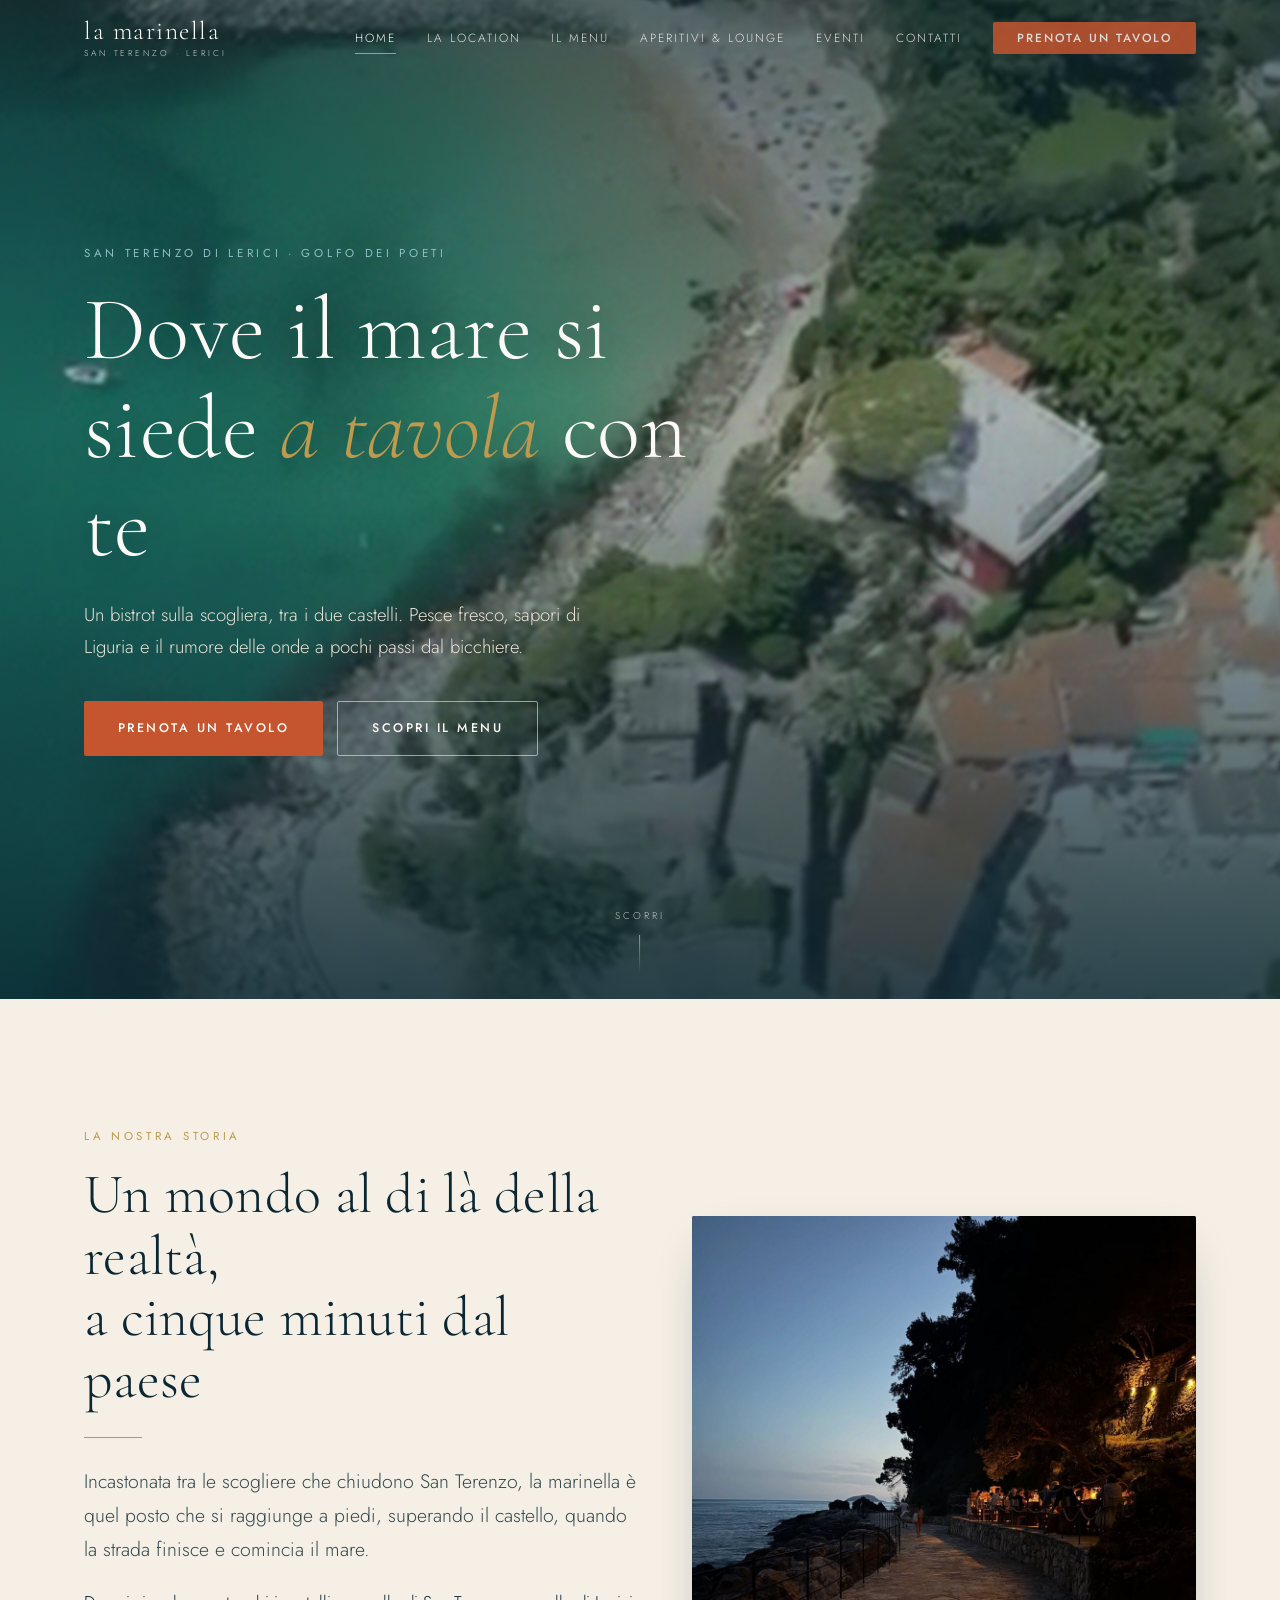
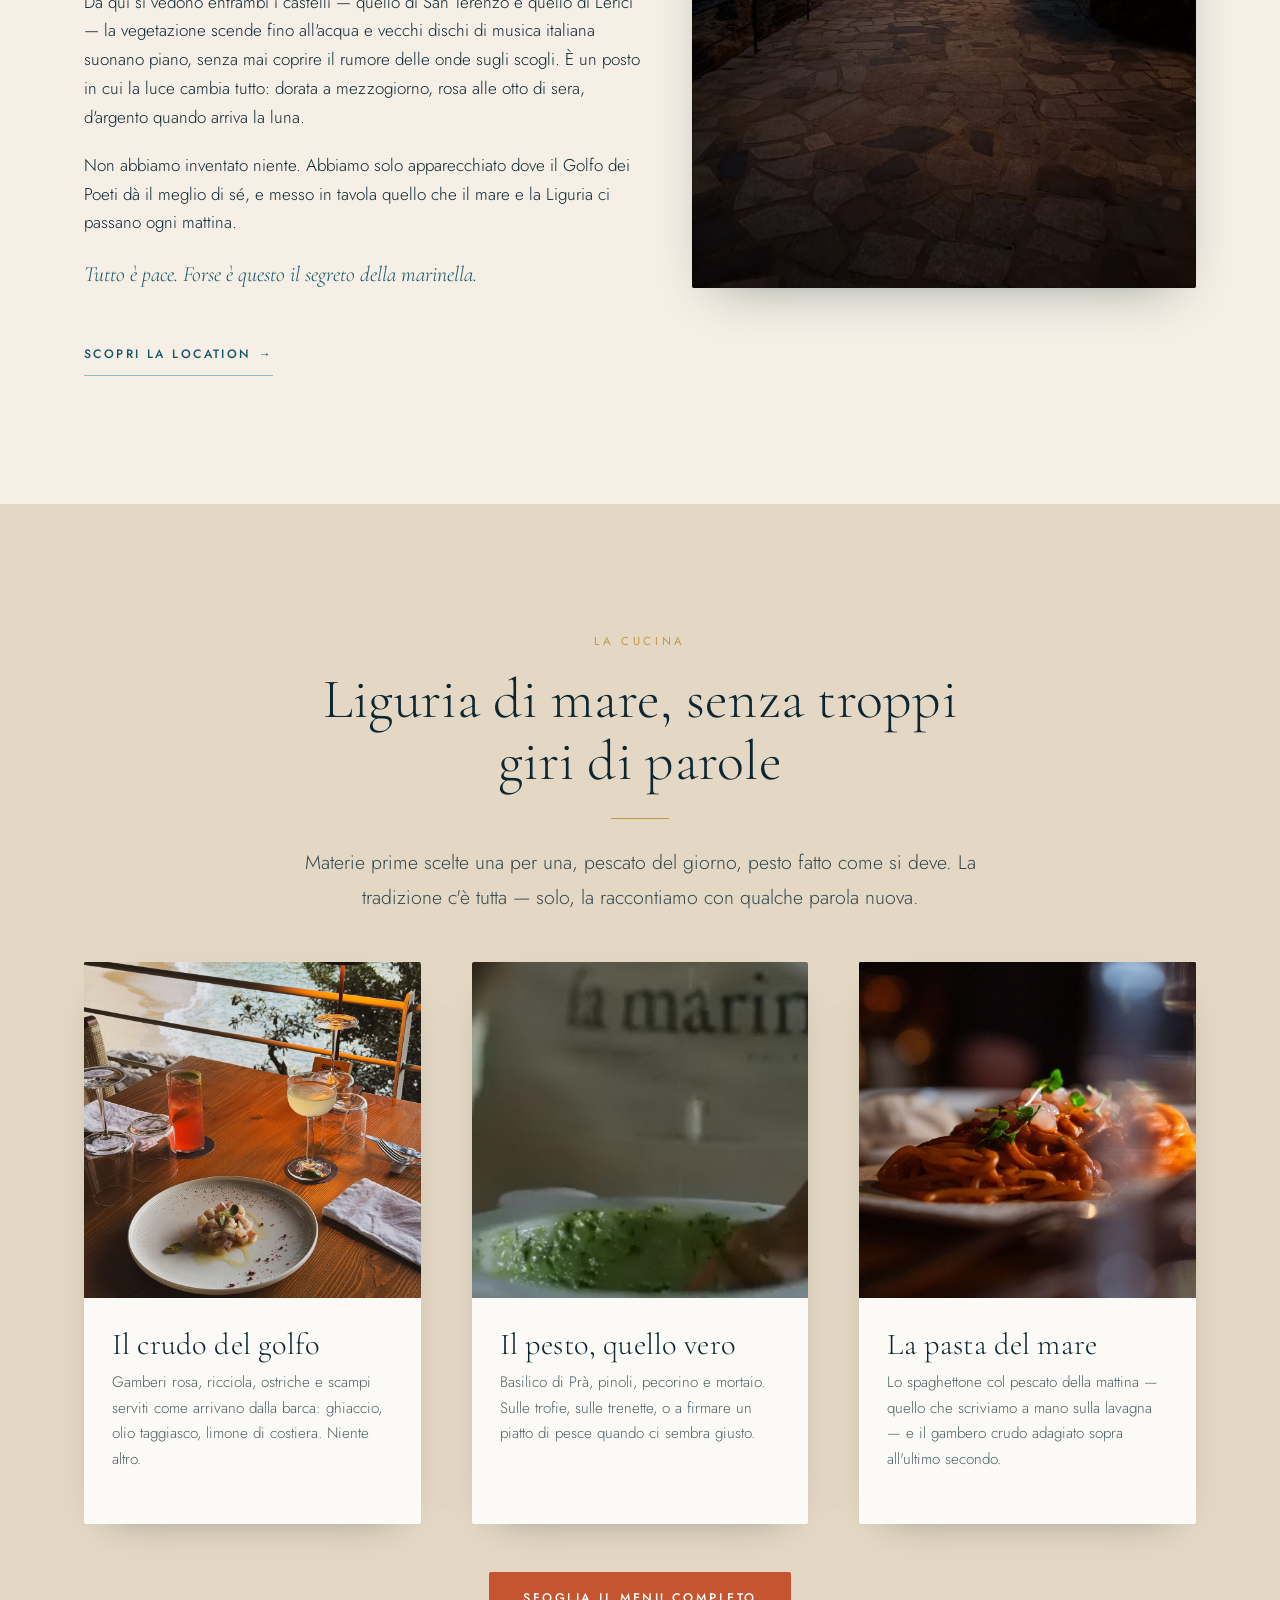
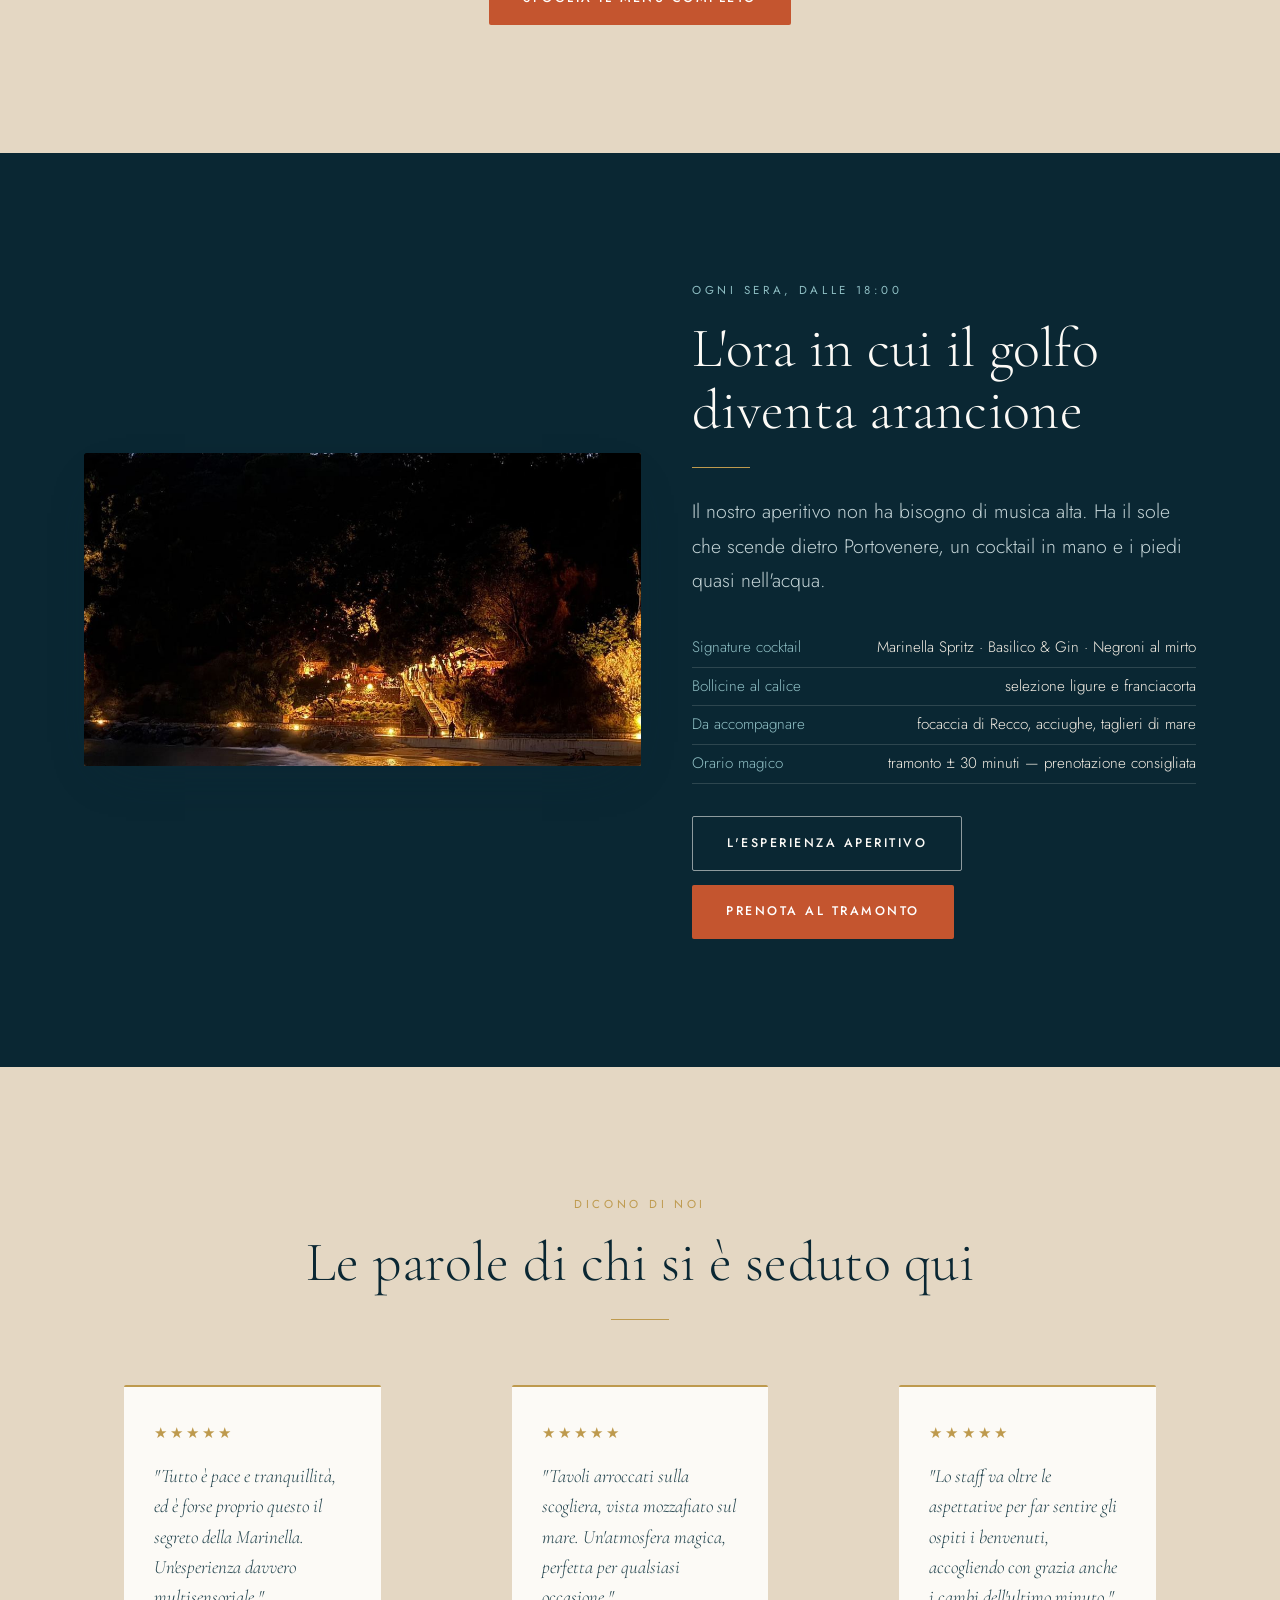
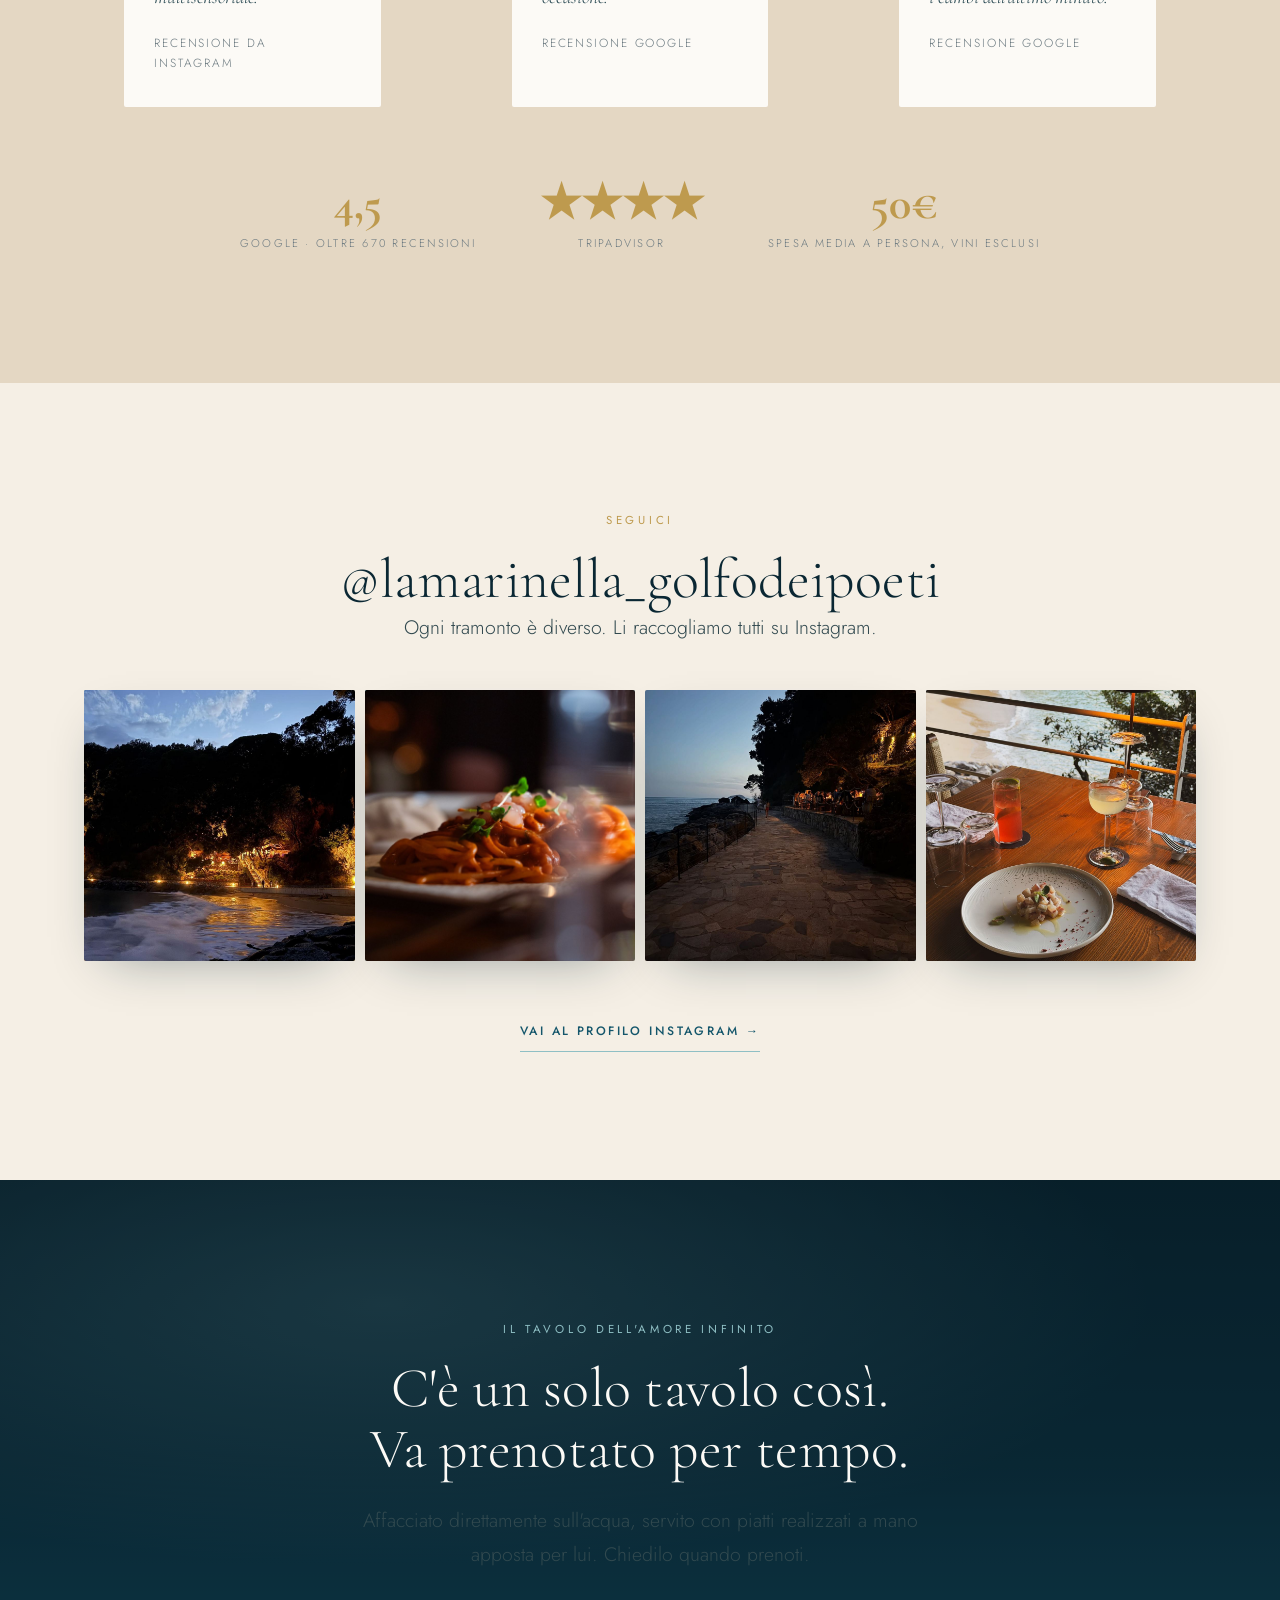
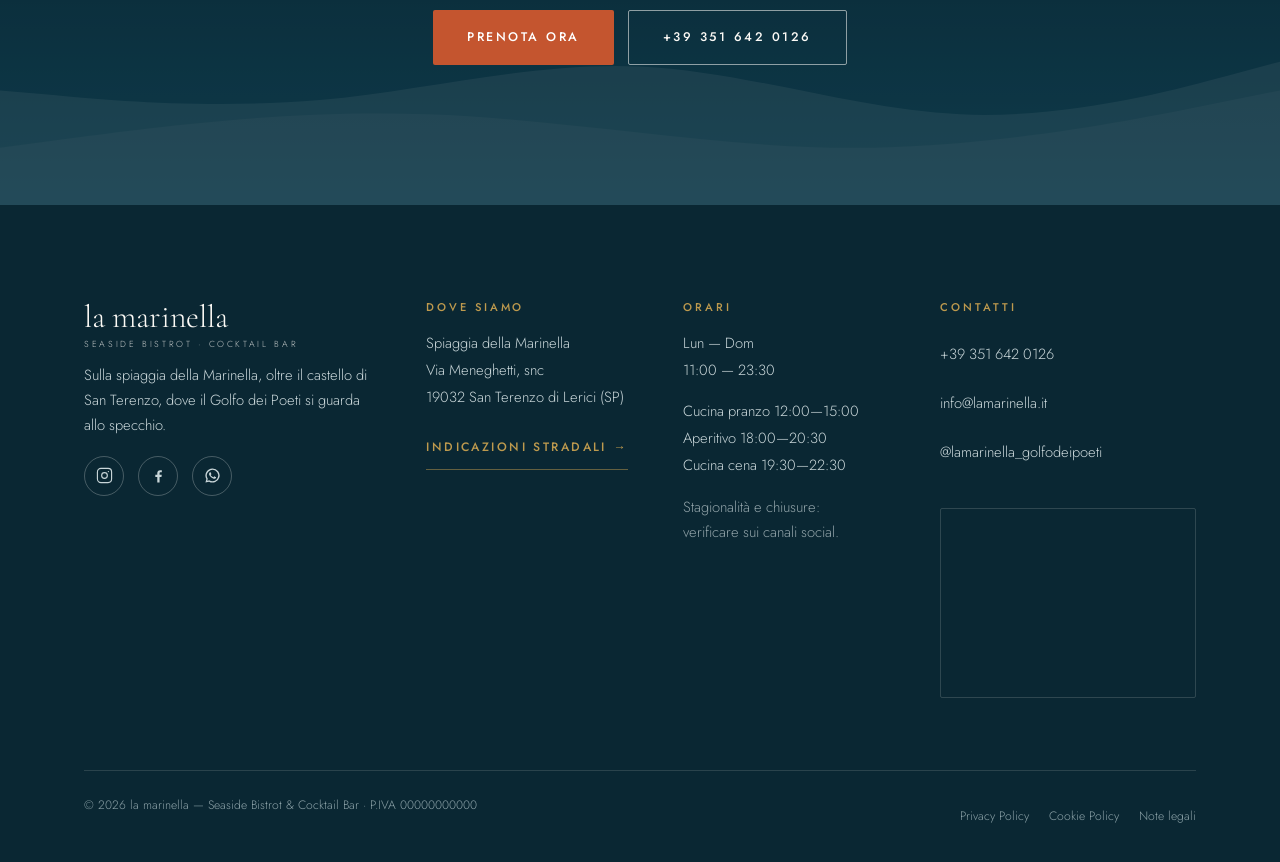
==== index.html @ 36047cd0 "sistema struttura" ====
<!DOCTYPE html>
<html lang="it">
<head>
<meta charset="UTF-8">
<meta name="viewport" content="width=device-width, initial-scale=1">
<title>la marinella | Seaside Bistrot & Cocktail Bar — San Terenzo di Lerici</title>
<meta name="description" content="Ristorante e cocktail bar sulla spiaggia della Marinella a San Terenzo di Lerici. Pesce fresco, cucina ligure, aperitivi al tramonto con vista sul Golfo dei Poeti. Prenota il tuo tavolo.">
<meta name="author" content="la marinella — San Terenzo di Lerici">
<meta name="robots" content="index, follow">
<link rel="canonical" href="https://www.lamarinella.it/">

<!-- Open Graph / social -->
<meta property="og:type" content="restaurant">
<meta property="og:locale" content="it_IT">
<meta property="og:site_name" content="la marinella | Seaside Bistrot &amp; Cocktail Bar">
<meta property="og:title" content="la marinella | Seaside Bistrot & Cocktail Bar — San Terenzo di Lerici">
<meta property="og:description" content="Ristorante e cocktail bar sulla spiaggia della Marinella a San Terenzo di Lerici. Pesce fresco, cucina ligure, aperitivi al tramonto con vista sul Golfo dei Poeti. Prenota il tuo tavolo.">
<meta property="og:url" content="https://www.lamarinella.it/">
<meta name="twitter:card" content="summary_large_image">

<!-- Tipografia -->
<link rel="preconnect" href="https://fonts.googleapis.com">
<link rel="preconnect" href="https://fonts.gstatic.com" crossorigin>
<link href="https://fonts.googleapis.com/css2?family=Cormorant+Garamond:ital,wght@0,300;0,400;0,500;1,300;1,400&family=Jost:wght@300;400;500&display=swap" rel="stylesheet">
<link rel="preload" as="image" href="assets/video/hero-poster.jpg" fetchpriority="high">
<link rel="stylesheet" href="assets/style.css">
<link rel="icon" href="data:image/svg+xml,<svg xmlns='http://www.w3.org/2000/svg' viewBox='0 0 100 100'><rect width='100' height='100' fill='%230A2733'/><text y='72' x='50' text-anchor='middle' font-size='62' font-family='Georgia,serif' fill='%23BE9A4E'>m</text></svg>">
</head>
<body>
<header class="nav nav--trasparente">
  <div class="wrap nav__inner">
    <a href="index.html" class="nav__logo" aria-label="la marinella — torna alla home">la marinella<small>San Terenzo · Lerici</small></a>
    <nav class="nav__menu" aria-label="Navigazione principale">
      <a href="index.html" aria-current="page">Home</a>
      <a href="location.html">La Location</a>
      <a href="menu.html">Il Menu</a>
      <a href="aperitivi.html">Aperitivi & Lounge</a>
      <a href="eventi.html">Eventi</a>
      <a href="contatti.html">Contatti</a>
      <a href="https://wa.me/393516420126?text=Buongiorno%20la%20marinella%2C%20vorrei%20prenotare%20un%20tavolo." target="_blank" rel="noopener" class="btn btn--primario nav__cta">Prenota un tavolo</a>
    </nav>
    <button class="burger" aria-label="Apri il menu" aria-expanded="false"><span></span><span></span><span></span></button>
  </div>
</header>

<!-- ===================== HERO ===================== -->
<section class="hero">
  <div class="hero__sfondo">
    <div class="scena">
      <div class="scena__sole"></div>
      <div class="scena__riflesso"></div>
      <div class="scena__onde"><svg viewBox="0 0 1440 320" preserveAspectRatio="none" aria-hidden="true">
<path fill="rgba(252,250,246,.28)" d="M0,192L60,197C120,203,240,213,360,202.7C480,192,600,160,720,165.3C840,171,960,213,1080,218.7C1200,224,1320,192,1380,176L1440,160L1440,320L0,320Z"></path>
<path fill="rgba(252,250,246,.18)" d="M0,256L80,245.3C160,235,320,213,480,218.7C640,224,800,256,960,256C1120,256,1280,224,1360,208L1440,192L1440,320L0,320Z"></path>
</svg></div>
    </div>
    <!-- Video di sfondo. Se il file manca o il browser non lo riproduce,
         resta visibile il poster e, sotto, la scena in CSS: non si rompe mai. -->
    <video class="hero__video" autoplay muted loop playsinline preload="auto"
           poster="assets/video/hero-poster.jpg" aria-hidden="true"
           disablepictureinpicture onerror="this.remove()">
      <source src="assets/video/hero-marinella.mp4" type="video/mp4">
    </video>
  </div>
  <div class="hero__velo"></div>
  <div class="wrap hero__contenuto">
    <span class="eyebrow eyebrow--chiaro">San Terenzo di Lerici · Golfo dei Poeti</span>
    <h1>Dove il mare si siede <em>a tavola</em> con te</h1>
    <p class="hero__sub">Un bistrot sulla scogliera, tra i due castelli. Pesce fresco, sapori di Liguria
    e il rumore delle onde a pochi passi dal bicchiere.</p>
    <div class="hero__azioni">
      <a href="https://wa.me/393516420126?text=Buongiorno%20la%20marinella%2C%20vorrei%20prenotare%20un%20tavolo." target="_blank" rel="noopener" class="btn btn--primario">Prenota un tavolo</a>
      <a href="menu.html" class="btn btn--chiaro">Scopri il menu</a>
    </div>
  </div>
  <div class="hero__scroll">Scorri</div>
</section>

<!-- ===================== STORYTELLING ===================== -->
<section>
  <div class="wrap griglia g-2-asim">
    <div class="rivela">
      <span class="eyebrow">La nostra storia</span>
      <h2>Un mondo al di là della realtà,<br>a cinque minuti dal paese</h2>
      <div class="filetto"></div>
      <p class="lead">Incastonata tra le scogliere che chiudono San Terenzo, la marinella è quel posto
      che si raggiunge a piedi, superando il castello, quando la strada finisce e comincia il mare.</p>
      <p>Da qui si vedono entrambi i castelli — quello di San Terenzo e quello di Lerici — la vegetazione
      scende fino all'acqua e vecchi dischi di musica italiana suonano piano, senza mai coprire il rumore
      delle onde sugli scogli. È un posto in cui la luce cambia tutto: dorata a mezzogiorno, rosa alle
      otto di sera, d'argento quando arriva la luna.</p>
      <p>Non abbiamo inventato niente. Abbiamo solo apparecchiato dove il Golfo dei Poeti dà il meglio
      di sé, e messo in tavola quello che il mare e la Liguria ci passano ogni mattina.</p>
      <p class="firma">Tutto è pace. Forse è questo il segreto della marinella.</p>
      <a href="location.html" class="link-freccia mt-1">Scopri la location →</a>
    </div>
    <div class="rivela">
      <div class="foto foto--alta foto--tramonto" data-nota="Foto · I tavoli sulla scogliera al crepuscolo"><img src="assets/img/passeggiata.jpg" alt="I tavoli illuminati sulla scogliera, lungo la passeggiata al crepuscolo" decoding="async" fetchpriority="high" onload="this.classList.add('caricata')" onerror="this.closest('.foto').classList.remove('foto--carica');this.remove()"></div>
    </div>
  </div>
</section>

<!-- ===================== CUCINA & MENU ===================== -->
<section class="sezione--sabbia">
  <div class="wrap">
    <div class="centro rivela" style="max-width:720px;margin-inline:auto">
      <span class="eyebrow">La cucina</span>
      <h2>Liguria di mare, senza troppi giri di parole</h2>
      <div class="filetto"></div>
      <p class="lead">Materie prime scelte una per una, pescato del giorno, pesto fatto come si deve.
      La tradizione c'è tutta — solo, la raccontiamo con qualche parola nuova.</p>
    </div>

    <div class="griglia g-3 mt-3">
      <article class="card rivela">
        <div class="foto foto--quadra" data-nota="Foto · Tartare di pesce con vista"><img src="assets/img/tartare.jpg" alt="Tartare di pesce servita in terrazza, con la spiaggia sotto" decoding="async" onload="this.classList.add('caricata')" onerror="this.closest('.foto').classList.remove('foto--carica');this.remove()"></div>
        <div class="card__corpo">
          <h3>Il crudo del golfo</h3>
          <p>Gamberi rosa, ricciola, ostriche e scampi serviti come arrivano dalla barca:
          ghiaccio, olio taggiasco, limone di costiera. Niente altro.</p>
        </div>
      </article>
      <article class="card rivela">
        <div class="foto foto--quadra foto--sabbia"><video muted loop playsinline preload="metadata" poster="assets/video/pesto-poster.jpg" aria-label="Il pesto lavorato al mortaio alla marinella" disablepictureinpicture onerror="this.remove()"><source src="assets/video/pesto.mp4" type="video/mp4"></video></div>
        <div class="card__corpo">
          <h3>Il pesto, quello vero</h3>
          <p>Basilico di Prà, pinoli, pecorino e mortaio. Sulle trofie, sulle trenette,
          o a firmare un piatto di pesce quando ci sembra giusto.</p>
        </div>
      </article>
      <article class="card rivela">
        <div class="foto foto--quadra foto--notte" data-nota="Foto · La pasta del mare"><img src="assets/img/pasta-del-mare.jpg" alt="Spaghettone del mare con gambero crudo e germogli" decoding="async" onload="this.classList.add('caricata')" onerror="this.closest('.foto').classList.remove('foto--carica');this.remove()"></div>
        <div class="card__corpo">
          <h3>La pasta del mare</h3>
          <p>Lo spaghettone col pescato della mattina — quello che scriviamo a mano sulla
          lavagna — e il gambero crudo adagiato sopra all'ultimo secondo.</p>
        </div>
      </article>
    </div>

    <div class="centro mt-3 rivela">
      <a href="menu.html" class="btn btn--primario">Sfoglia il menu completo</a>
    </div>
  </div>
</section>

<!-- ===================== APERITIVO AL TRAMONTO ===================== -->
<section class="sezione--scura">
  <div class="wrap griglia g-2-asim">
    <div class="rivela">
      <div class="foto foto--larga foto--tramonto" data-nota="Foto · La cala all'ora blu"><img src="assets/img/cala-di-notte.jpg" alt="La marinella illuminata sulla cala all'ora blu" decoding="async" onload="this.classList.add('caricata')" onerror="this.closest('.foto').classList.remove('foto--carica');this.remove()"></div>
    </div>
    <div class="rivela">
      <span class="eyebrow eyebrow--chiaro">Ogni sera, dalle 18:00</span>
      <h2>L'ora in cui il golfo<br>diventa arancione</h2>
      <div class="filetto"></div>
      <p class="lead">Il nostro aperitivo non ha bisogno di musica alta. Ha il sole che scende dietro
      Portovenere, un cocktail in mano e i piedi quasi nell'acqua.</p>
      <ul class="info-lista mt-2">
        <li><span>Signature cocktail</span><span>Marinella Spritz · Basilico &amp; Gin · Negroni al mirto</span></li>
        <li><span>Bollicine al calice</span><span>selezione ligure e franciacorta</span></li>
        <li><span>Da accompagnare</span><span>focaccia di Recco, acciughe, taglieri di mare</span></li>
        <li><span>Orario magico</span><span>tramonto ± 30 minuti — prenotazione consigliata</span></li>
      </ul>
      <div class="hero__azioni" style="margin-top:2rem">
        <a href="aperitivi.html" class="btn btn--chiaro">L'esperienza aperitivo</a>
        <a href="https://wa.me/393516420126?text=Buongiorno%20la%20marinella%2C%20vorrei%20prenotare%20un%20tavolo." target="_blank" rel="noopener" class="btn btn--primario">Prenota al tramonto</a>
      </div>
    </div>
  </div>
</section>

<!-- ===================== RECENSIONI ===================== -->
<section class="sezione--sabbia">
  <div class="wrap">
    <div class="centro rivela">
      <span class="eyebrow">Dicono di noi</span>
      <h2>Le parole di chi si è seduto qui</h2>
      <div class="filetto"></div>
    </div>
    <div class="griglia g-3 mt-3">
      <blockquote class="recensione rivela">
        <div class="stelle">★★★★★</div>
        <p>"Tutto è pace e tranquillità, ed è forse proprio questo il segreto della Marinella.
        Un'esperienza davvero multisensoriale."</p>
        <footer>Recensione da Instagram</footer>
      </blockquote>
      <blockquote class="recensione rivela">
        <div class="stelle">★★★★★</div>
        <p>"Tavoli arroccati sulla scogliera, vista mozzafiato sul mare. Un'atmosfera magica,
        perfetta per qualsiasi occasione."</p>
        <footer>Recensione Google</footer>
      </blockquote>
      <blockquote class="recensione rivela">
        <div class="stelle">★★★★★</div>
        <p>"Lo staff va oltre le aspettative per far sentire gli ospiti i benvenuti,
        accogliendo con grazia anche i cambi dell'ultimo minuto."</p>
        <footer>Recensione Google</footer>
      </blockquote>
    </div>
    <div class="punteggi rivela">
      <div class="punteggio"><strong>4,5</strong><span>Google · oltre 670 recensioni</span></div>
      <div class="punteggio"><strong>★★★★</strong><span>Tripadvisor</span></div>
      <div class="punteggio"><strong>50€</strong><span>spesa media a persona, vini esclusi</span></div>
    </div>
  </div>
</section>

<!-- ===================== INSTAGRAM ===================== -->
<section>
  <div class="wrap">
    <div class="centro rivela" style="margin-bottom:46px">
      <span class="eyebrow">Seguici</span>
      <h2>@lamarinella_golfodeipoeti</h2>
      <p class="lead" style="max-width:56ch;margin-inline:auto">Ogni tramonto è diverso.
      Li raccogliamo tutti su Instagram.</p>
    </div>
    <!-- Sostituire con il widget del feed reale (es. LightWidget / Elfsight) -->
    <div class="ig-griglia rivela">
      <a href="https://www.instagram.com/lamarinella_golfodeipoeti/" target="_blank" rel="noopener" class="foto foto--tramonto" data-nota="IG · la cala di notte"><img src="assets/img/cala-di-notte.jpg" alt="La cala della Marinella illuminata di notte" decoding="async" onload="this.classList.add('caricata')" onerror="this.closest('.foto').classList.remove('foto--carica');this.remove()"></a>
      <a href="https://www.instagram.com/lamarinella_golfodeipoeti/" target="_blank" rel="noopener" class="foto" data-nota="IG · la pasta del mare"><img src="assets/img/pasta-del-mare.jpg" alt="Lo spaghettone del mare della marinella" decoding="async" onload="this.classList.add('caricata')" onerror="this.closest('.foto').classList.remove('foto--carica');this.remove()"></a>
      <a href="https://www.instagram.com/lamarinella_golfodeipoeti/" target="_blank" rel="noopener" class="foto foto--sabbia" data-nota="IG · la passeggiata"><img src="assets/img/passeggiata.jpg" alt="La passeggiata e i tavoli al crepuscolo" decoding="async" onload="this.classList.add('caricata')" onerror="this.closest('.foto').classList.remove('foto--carica');this.remove()"></a>
      <a href="https://www.instagram.com/lamarinella_golfodeipoeti/" target="_blank" rel="noopener" class="foto foto--notte" data-nota="IG · tartare e cocktail"><img src="assets/img/tartare.jpg" alt="Tartare e cocktail con vista sulla spiaggia" decoding="async" onload="this.classList.add('caricata')" onerror="this.closest('.foto').classList.remove('foto--carica');this.remove()"></a>
    </div>
    <div class="centro mt-3 rivela">
      <a href="https://www.instagram.com/lamarinella_golfodeipoeti/" target="_blank" rel="noopener" class="link-freccia">Vai al profilo Instagram →</a>
    </div>
  </div>
</section>

<!-- ===================== BANDA CTA ===================== -->
<section class="banda">
  <div class="scena scena--notte"><div class="scena__onde"><svg viewBox="0 0 1440 320" preserveAspectRatio="none" aria-hidden="true">
<path fill="rgba(252,250,246,.28)" d="M0,192L60,197C120,203,240,213,360,202.7C480,192,600,160,720,165.3C840,171,960,213,1080,218.7C1200,224,1320,192,1380,176L1440,160L1440,320L0,320Z"></path>
<path fill="rgba(252,250,246,.18)" d="M0,256L80,245.3C160,235,320,213,480,218.7C640,224,800,256,960,256C1120,256,1280,224,1360,208L1440,192L1440,320L0,320Z"></path>
</svg></div></div>
  <div class="banda__velo"></div>
  <div class="wrap">
    <span class="eyebrow eyebrow--chiaro">Il tavolo dell'amore infinito</span>
    <h2>C'è un solo tavolo così.<br>Va prenotato per tempo.</h2>
    <p class="lead" style="max-width:52ch;margin:1.4rem auto 2.2rem">Affacciato direttamente sull'acqua,
    servito con piatti realizzati a mano apposta per lui. Chiedilo quando prenoti.</p>
    <div class="hero__azioni" style="justify-content:center">
      <a href="https://wa.me/393516420126?text=Buongiorno%20la%20marinella%2C%20vorrei%20prenotare%20un%20tavolo." target="_blank" rel="noopener" class="btn btn--primario">Prenota ora</a>
      <a href="tel:+393516420126" class="btn btn--chiaro">+39 351 642 0126</a>
    </div>
  </div>
</section>
<footer class="footer">
  <div class="wrap footer__griglia">
    <div>
      <div class="footer__logo">la marinella<small>Seaside Bistrot · Cocktail Bar</small></div>
      <p style="max-width:34ch">Sulla spiaggia della Marinella, oltre il castello di San Terenzo, dove il Golfo dei Poeti si guarda allo specchio.</p>
      <div class="social">
        <a href="https://www.instagram.com/lamarinella_golfodeipoeti/" target="_blank" rel="noopener" aria-label="Instagram">
          <svg viewBox="0 0 24 24" fill="none" stroke="currentColor" stroke-width="1.6"><rect x="2" y="2" width="20" height="20" rx="5"/><circle cx="12" cy="12" r="4"/><circle cx="17.5" cy="6.5" r="1" fill="currentColor" stroke="none"/></svg>
        </a>
        <a href="https://www.facebook.com/search/top?q=la%20marinella%20san%20terenzo" target="_blank" rel="noopener" aria-label="Facebook">
          <svg viewBox="0 0 24 24" fill="currentColor"><path d="M13.5 22v-8h2.7l.4-3.1h-3.1V8.9c0-.9.25-1.5 1.55-1.5h1.65V4.6c-.29-.04-1.27-.13-2.41-.13-2.38 0-4.01 1.45-4.01 4.13v2.3H7.5V14h2.78v8z"/></svg>
        </a>
        <a href="https://wa.me/393516420126" target="_blank" rel="noopener" aria-label="WhatsApp">
          <svg viewBox="0 0 24 24" fill="currentColor"><path d="M12 2a10 10 0 00-8.6 15.05L2 22l5.1-1.33A10 10 0 1012 2zm0 18.1a8.1 8.1 0 01-4.12-1.13l-.3-.18-3.03.79.81-2.95-.19-.3A8.1 8.1 0 1112 20.1zm4.45-6.06c-.24-.12-1.44-.71-1.66-.79s-.39-.12-.55.12-.63.79-.77.95-.28.18-.52.06a6.63 6.63 0 01-1.95-1.2 7.3 7.3 0 01-1.35-1.68c-.14-.24 0-.37.11-.49s.24-.28.36-.42a1.6 1.6 0 00.24-.4.44.44 0 000-.42c-.06-.12-.55-1.32-.75-1.81s-.4-.41-.55-.42h-.47a.9.9 0 00-.65.3 2.72 2.72 0 00-.85 2.03 4.74 4.74 0 001 2.5 10.85 10.85 0 004.15 3.67 13.9 13.9 0 001.39.51 3.33 3.33 0 001.53.1 2.5 2.5 0 001.64-1.16 2.03 2.03 0 00.14-1.16c-.06-.1-.22-.16-.46-.28z"/></svg>
        </a>
      </div>
    </div>
    <div>
      <h4>Dove siamo</h4>
      <ul>
        <li>Spiaggia della Marinella</li>
        <li>Via Meneghetti, snc</li>
        <li>19032 San Terenzo di Lerici (SP)</li>
        <li class="mt-1"><a href="https://www.google.com/maps/search/?api=1&query=Spiaggia+della+Marinella+San+Terenzo+Lerici" target="_blank" rel="noopener" class="link-freccia" style="color:var(--oro);border-color:rgba(190,154,78,.5)">Indicazioni stradali →</a></li>
      </ul>
    </div>
    <div>
      <h4>Orari</h4>
      <ul>
        <li>Lun — Dom</li>
        <li>11:00 — 23:30</li>
        <li class="mt-1">Cucina pranzo 12:00—15:00</li>
        <li>Aperitivo 18:00—20:30</li>
        <li>Cucina cena 19:30—22:30</li>
        <li class="mt-1" style="opacity:.7">Stagionalità e chiusure:<br>verificare sui canali social.</li>
      </ul>
    </div>
    <div>
      <h4>Contatti</h4>
      <ul>
        <li><a href="tel:+393516420126">+39 351 642 0126</a></li>
        <li><a href="mailto:info@lamarinella.it">info@lamarinella.it</a></li>
        <li><a href="https://www.instagram.com/lamarinella_golfodeipoeti/" target="_blank" rel="noopener">@lamarinella_golfodeipoeti</a></li>
      </ul>
      <div class="mappa mt-2">
        <iframe src="https://www.google.com/maps?q=Spiaggia+della+Marinella,+San+Terenzo,+Lerici+SP&output=embed" loading="lazy" referrerpolicy="no-referrer-when-downgrade" title="Mappa — la marinella, San Terenzo di Lerici"></iframe>
      </div>
    </div>
  </div>
  <div class="wrap">
    <div class="footer__coda">
      <span>© <span data-anno></span> la marinella — Seaside Bistrot &amp; Cocktail Bar · P.IVA 00000000000</span>
      <nav>
        <a href="#">Privacy Policy</a>
        <a href="#">Cookie Policy</a>
        <a href="#">Note legali</a>
      </nav>
    </div>
  </div>
</footer>

<div class="barra-mobile">
  <a href="index.html" class="barra-mobile__icona" aria-current="page" aria-label="Torna alla home"><svg viewBox="0 0 24 24" fill="none" stroke="currentColor" stroke-width="1.6" aria-hidden="true" style="width:17px;height:17px"><path d="M3 11l9-8 9 8"/><path d="M5 10v10h14V10"/></svg><span>Home</span></a>
  <a href="tel:+393516420126" class="barra-mobile__icona" aria-label="Chiama la marinella"><svg viewBox="0 0 24 24" fill="currentColor" aria-hidden="true" style="width:16px;height:16px"><path d="M6.6 10.8a15 15 0 006.6 6.6l2.2-2.2c.3-.3.7-.4 1-.2 1.1.4 2.3.6 3.6.6.6 0 1 .4 1 1V20c0 .6-.4 1-1 1A17 17 0 013 4c0-.6.4-1 1-1h3.5c.6 0 1 .4 1 1 0 1.3.2 2.5.6 3.6.1.3 0 .7-.2 1l-2.3 2.2z"/></svg><span>Chiama</span></a>
  <a href="https://wa.me/393516420126?text=Buongiorno%20la%20marinella%2C%20vorrei%20prenotare%20un%20tavolo." target="_blank" rel="noopener" class="btn btn--primario">Prenota</a>
</div>

<script src="assets/script.js"></script>
</body>
</html>
---- assets/style.css ----
/* ============================================================
   la marinella — Seaside Bistrot & Cocktail Bar
   San Terenzo di Lerici — Golfo dei Poeti
   Foglio di stile globale
   ============================================================ */

/* ---------- 1. Design tokens ---------- */
:root{
  /* Palette */
  --abisso:#0A2733;        /* blu profondo — testi, fondali notturni */
  --mare:#14566B;          /* blu mare — accenti, link */
  --acqua:#8FBFC4;         /* azzurro chiaro — dettagli, hover */
  --sabbia:#E4D7C3;        /* sabbia — superfici calde */
  --sabbia-light:#F5EFE5;  /* sabbia chiara — sfondo pagina */
  --corallo:#C4552F;       /* terracotta/corallo — CTA */
  --corallo-scuro:#A5411F;
  --oro:#BE9A4E;           /* oro caldo — tramonto, filetti */
  --bianco:#FCFAF6;
  --grigio:#6C7A80;

  /* Tipografia */
  --display:"Cormorant Garamond", Georgia, "Times New Roman", serif;
  --testo:"Jost", "Helvetica Neue", Arial, sans-serif;

  /* Misure */
  --max:1240px;
  --gutter:clamp(20px, 5vw, 64px);
  --radius:2px;
  --shadow:0 18px 50px -24px rgba(10,39,51,.45);
  --nav-h:76px;
}

/* ---------- 2. Reset ---------- */
*,*::before,*::after{box-sizing:border-box;}
html{scroll-behavior:smooth;-webkit-text-size-adjust:100%;}
body{
  margin:0;
  background:var(--sabbia-light);
  color:var(--abisso);
  font-family:var(--testo);
  font-weight:300;
  font-size:17px;
  line-height:1.7;
  overflow-x:hidden;
}
img{max-width:100%;display:block;}
a{color:inherit;text-decoration:none;}
button{font-family:inherit;cursor:pointer;border:0;background:none;color:inherit;}
input,select,textarea{font-family:inherit;font-size:16px;}

/* ---------- 3. Tipografia ---------- */
h1,h2,h3,h4{font-family:var(--display);font-weight:300;line-height:1.1;margin:0;letter-spacing:.005em;overflow-wrap:anywhere;}
p,li,span,a{overflow-wrap:break-word;}
h1{font-size:clamp(2.9rem,7.5vw,5.6rem);}
h2{font-size:clamp(2.1rem,4.6vw,3.5rem);}
h3{font-size:clamp(1.4rem,2.4vw,1.9rem);}
p{margin:0 0 1.1em;}
.eyebrow{
  font-family:var(--testo);font-size:.72rem;font-weight:400;
  letter-spacing:.32em;text-transform:uppercase;color:var(--oro);
  margin:0 0 1.1rem;display:block;
}
.eyebrow--chiaro{color:var(--acqua);}
.lead{font-size:clamp(1.05rem,1.6vw,1.22rem);line-height:1.75;color:#31494f;}
.firma{font-family:var(--display);font-style:italic;font-size:1.35rem;color:var(--mare);}

/* ---------- 4. Layout ---------- */
.wrap{max-width:var(--max);margin-inline:auto;padding-inline:var(--gutter);}
.wrap--stretto{max-width:820px;}
section{padding-block:clamp(72px,10vw,132px);}
section[id],[id]{scroll-margin-top:90px;}
.sezione--sabbia{background:var(--sabbia);}
.sezione--scura{background:var(--abisso);color:var(--sabbia-light);}
.sezione--scura .lead{color:#c3d3d6;}
.sezione--scura h2{color:var(--bianco);}
.griglia{display:grid;gap:clamp(28px,4vw,56px);}
@media(min-width:900px){
  .g-2{grid-template-columns:repeat(2,1fr);}
  .g-3{grid-template-columns:repeat(3,1fr);}
  .g-2-asim{grid-template-columns:1.05fr .95fr;align-items:center;}
}
@media(min-width:640px) and (max-width:899px){ .g-3{grid-template-columns:repeat(2,1fr);} }

/* ---------- 5. Bottoni ---------- */
.btn{
  display:inline-flex;align-items:center;justify-content:center;gap:.6em;
  padding:16px 34px;border-radius:var(--radius);
  font-size:.78rem;font-weight:500;letter-spacing:.2em;text-transform:uppercase;
  transition:all .35s cubic-bezier(.2,.7,.3,1);white-space:nowrap;
}
.btn--primario{background:var(--corallo);color:#fff;}
.btn--primario:hover{background:var(--corallo-scuro);transform:translateY(-2px);box-shadow:0 12px 28px -14px rgba(196,85,47,.9);}
.btn--fantasma{border:1px solid currentColor;color:inherit;}
.btn--fantasma:hover{background:currentColor;}
.btn--fantasma:hover span{color:var(--abisso);}
.btn--chiaro{border:1px solid rgba(252,250,246,.55);color:var(--bianco);}
.btn--chiaro:hover{background:var(--bianco);color:var(--abisso);}
.btn--wa{background:#1FA855;color:#fff;}
.btn--wa:hover{background:#178643;transform:translateY(-2px);}
.link-freccia{
  display:inline-flex;align-items:center;gap:.55em;
  font-size:.76rem;letter-spacing:.2em;text-transform:uppercase;font-weight:500;
  color:var(--mare);border-bottom:1px solid var(--acqua);padding-bottom:5px;
  transition:gap .3s,border-color .3s;
}
.link-freccia:hover{gap:1.1em;border-color:var(--corallo);}

/* ---------- 6. Navigazione ---------- */
.nav{
  position:fixed;inset:0 0 auto 0;z-index:100;height:var(--nav-h);
  padding-top:env(safe-area-inset-top,0px);box-sizing:content-box;
  display:flex;align-items:center;
  transition:background .4s,box-shadow .4s,height .4s;
}
.nav__inner{display:flex;align-items:center;justify-content:space-between;width:100%;}
.nav__logo{position:relative;z-index:210;font-family:var(--display);font-size:1.6rem;letter-spacing:.06em;color:var(--bianco);line-height:1;}
.nav__logo small{display:block;font-family:var(--testo);font-size:.53rem;letter-spacing:.34em;text-transform:uppercase;opacity:.8;margin-top:5px;}
.nav__menu{display:flex;align-items:center;gap:clamp(18px,2.4vw,34px);}
.nav__menu a{
  font-size:.74rem;letter-spacing:.17em;text-transform:uppercase;color:var(--bianco);
  opacity:.85;transition:opacity .25s;position:relative;padding-block:6px;
}
.nav__menu a::after{content:"";position:absolute;left:0;bottom:0;width:0;height:1px;background:var(--oro);transition:width .3s;}
.nav__menu a:hover,.nav__menu a[aria-current="page"]{opacity:1;}
.nav__menu a:hover::after,.nav__menu a[aria-current="page"]::after{width:100%;}
.nav__cta{padding:12px 24px;font-size:.7rem;}
.nav--solid{background:rgba(10,39,51,.96);backdrop-filter:blur(12px);height:66px;box-shadow:0 1px 0 rgba(255,255,255,.08);}
.nav--interna{background:rgba(10,39,51,.96);backdrop-filter:blur(12px);}
.burger{display:none;width:30px;height:20px;position:relative;z-index:210;}
.burger span{position:absolute;left:0;width:100%;height:1.5px;background:var(--bianco);transition:.35s;}
.burger span:nth-child(1){top:0;} .burger span:nth-child(2){top:9px;} .burger span:nth-child(3){top:18px;}
body.menu-open .burger span:nth-child(1){top:9px;transform:rotate(45deg);}
body.menu-open .burger span:nth-child(2){opacity:0;}
body.menu-open .burger span:nth-child(3){top:9px;transform:rotate(-45deg);}
@media(max-width:1000px){
  .burger{display:block;}
  /* Niente backdrop-filter sul telefono: crea un blocco di contenimento e
     il pannello a tutto schermo resterebbe imprigionato nella striscia del menu. */
  .nav--solid,.nav--interna{backdrop-filter:none;background:rgba(10,39,51,.97);}
  /* Pannello pieno: fondo compatto, voci allineate a sinistra e ben distanziate,
     pagina bloccata sotto. Logo e pulsante di chiusura restano sopra al pannello. */
  .nav__menu{
    position:fixed;inset:0;z-index:200;
    background:var(--abisso);
    display:flex;flex-direction:column;justify-content:center;align-items:stretch;gap:0;
    padding:calc(env(safe-area-inset-top,0px) + 104px) clamp(24px,7vw,48px)
            calc(env(safe-area-inset-bottom,0px) + 40px);
    overflow-y:auto;overscroll-behavior:contain;
    transform:translateY(-100%);visibility:hidden;pointer-events:none;
    transition:transform .45s cubic-bezier(.7,0,.3,1), visibility 0s linear .45s;
  }
  .nav__menu a{
    font-size:1.12rem;letter-spacing:.18em;opacity:1;text-align:left;
    padding:19px 2px;border-bottom:1px solid rgba(252,250,246,.13);
  }
  .nav__menu a::after{display:none;}
  .nav__menu a[aria-current="page"]{color:var(--oro);}
  .nav__cta{
    margin-top:30px;padding:19px 24px;font-size:.78rem;
    text-align:center;justify-content:center;border-bottom:0;
  }
  body.menu-open{overflow:hidden;}
  body.menu-open .nav{background:var(--abisso);backdrop-filter:none;}
  body.menu-open .nav__menu{
    transform:translateY(0);visibility:visible;pointer-events:auto;
    transition:transform .45s cubic-bezier(.7,0,.3,1), visibility 0s;
  }
}

/* ---------- 7. Hero ---------- */
.hero{
  position:relative;min-height:100svh;display:flex;align-items:flex-end;
  color:var(--bianco);overflow:hidden;
}
.hero--interno{min-height:62svh;align-items:center;}
.hero__sfondo{position:absolute;inset:0;z-index:0;}
/* Scena "mare al tramonto" costruita in CSS: sostituibile con una foto reale */
.scena{
  position:absolute;inset:0;
  background:
    radial-gradient(120% 80% at 72% 74%, rgba(190,154,78,.55) 0%, rgba(190,154,78,0) 55%),
    radial-gradient(90% 60% at 78% 68%, rgba(196,85,47,.45) 0%, rgba(196,85,47,0) 60%),
    linear-gradient(180deg,#0A2733 0%,#13485C 38%,#256A7C 58%,#7C8E86 76%,#C4713F 90%,#8F4526 100%);
}
.scena--notte{
  background:
    radial-gradient(100% 70% at 30% 20%, rgba(143,191,196,.28) 0%, rgba(143,191,196,0) 60%),
    linear-gradient(180deg,#05161E 0%,#0A2733 45%,#14566B 100%);
}
.scena--giorno{
  background:
    radial-gradient(110% 70% at 60% 22%, rgba(255,245,220,.5) 0%, rgba(255,245,220,0) 55%),
    linear-gradient(180deg,#5DA3B8 0%,#8FBFC4 42%,#CFE0DA 68%,#E4D7C3 100%);
}
.scena__sole{
  position:absolute;left:72%;top:63%;width:clamp(90px,13vw,170px);aspect-ratio:1;
  border-radius:50%;background:radial-gradient(circle,#FFE9B0 0%,#F2B25C 55%,rgba(242,178,92,0) 72%);
  filter:blur(1px);opacity:.92;
}
.scena__riflesso{
  position:absolute;left:62%;top:72%;width:clamp(120px,20vw,280px);height:30%;
  background:radial-gradient(ellipse 50% 100% at 50% 0%, rgba(255,222,155,.55) 0%, rgba(255,205,130,.16) 45%, rgba(255,205,130,0) 100%);
  filter:blur(22px);opacity:.85;
}
.scena__onde{position:absolute;inset:auto 0 0 0;height:46%;opacity:.5;}
.scena__onde svg{width:100%;height:100%;}
.hero__velo{
  position:absolute;inset:0;z-index:1;
  background:linear-gradient(180deg,rgba(10,39,51,.62) 0%,rgba(10,39,51,.15) 38%,rgba(10,39,51,.78) 100%);
}
.hero__contenuto{position:relative;z-index:2;padding-bottom:clamp(64px,9vw,118px);padding-top:calc(var(--nav-h) + 40px);width:100%;}
.hero h1{max-width:15ch;text-shadow:0 2px 40px rgba(0,0,0,.35);}
.hero h1 em{font-style:italic;color:var(--oro);}
.hero__sub{max-width:46ch;font-size:clamp(1rem,1.5vw,1.16rem);color:#e8e2d6;margin-top:1.4rem;}
.hero__azioni{display:flex;flex-wrap:wrap;gap:14px;margin-top:2.4rem;}
.hero__scroll{
  position:absolute;left:50%;bottom:26px;transform:translateX(-50%);z-index:2;
  font-size:.62rem;letter-spacing:.3em;text-transform:uppercase;color:rgba(252,250,246,.7);
  display:flex;flex-direction:column;align-items:center;gap:10px;
}
.hero__scroll::after{content:"";width:1px;height:38px;background:linear-gradient(var(--oro),transparent);animation:scorri 2.4s infinite;}
@keyframes scorri{0%{opacity:0;transform:scaleY(.2);transform-origin:top;}50%{opacity:1;}100%{opacity:0;transform:scaleY(1);transform-origin:bottom;}}
.hero--interno h1{font-size:clamp(2.4rem,5.6vw,4.2rem);}
.hero--interno .hero__contenuto{padding-block:clamp(90px,12vw,140px);}


/* ---------- 7b. Immagine di sfondo della hero ---------- */
/* Se il file non esiste ancora, l'<img> si rimuove da sola (onerror)
   e resta visibile la scena in CSS: il sito non si rompe mai. */
.hero__img{
  position:absolute;inset:0;z-index:0;
  width:100%;height:100%;object-fit:cover;object-position:center;
}
.hero__img + .hero__velo,
.hero__sfondo:has(.hero__img) + .hero__velo{
  background:linear-gradient(180deg,rgba(10,39,51,.72) 0%,rgba(10,39,51,.28) 40%,rgba(10,39,51,.82) 100%);
}

/* ---------- 7c. Video di sfondo della hero ---------- */
/* Il sorgente è girato in verticale (9:16): sul telefono riempie
   lo schermo, sul desktop viene ritagliato al centro. */
.hero__video{
  position:absolute;inset:0;z-index:1;
  width:100%;height:100%;object-fit:cover;object-position:center;
  background:var(--abisso);
}
/* Su schermi larghi il video viene ingrandito molto oltre la sua
   risoluzione nativa: una sfocatura minima nasconde la sgranatura
   e legge come profondità di campo, non come difetto. */
@media(min-width:900px){
  .hero__video{filter:blur(1px) saturate(1.05) contrast(1.02);transform:scale(1.02);}
}
/* Con il video attivo serve un velo un po' più denso per tenere
   leggibile il titolo su qualsiasi fotogramma. */
.hero__sfondo:has(.hero__video) + .hero__velo{
  background:linear-gradient(180deg,rgba(10,39,51,.68) 0%,rgba(10,39,51,.34) 42%,rgba(10,39,51,.86) 100%);
}
@media(prefers-reduced-motion:reduce){
  .hero__video{filter:none;transform:none;}
}

/* ---------- 8. Slot fotografici ---------- */
/* .foto = contenitore per le immagini reali. Sostituire il background
   con <img src="..."> mantenendo la classe per proporzioni e ombra.      */
.foto{
  position:relative;overflow:hidden;border-radius:var(--radius);
  background:linear-gradient(145deg,#1D5D72 0%,#8FBFC4 48%,#E4D7C3 100%);
  box-shadow:var(--shadow);aspect-ratio:4/3;
}
.foto img{width:100%;height:100%;object-fit:cover;position:relative;z-index:2;}
/* L'etichetta del riquadro sparisce solo quando l'immagine è davvero comparsa. */
.foto img:not(.caricata){animation:comparsa .35s ease both;}
@keyframes comparsa{from{opacity:0}to{opacity:1}}
.foto::before{
  content:"";position:absolute;inset:0;z-index:1;pointer-events:none;opacity:.35;
  background-image:url("data:image/svg+xml,%3Csvg xmlns='http://www.w3.org/2000/svg' width='160' height='160'%3E%3Cfilter id='n'%3E%3CfeTurbulence type='fractalNoise' baseFrequency='.85' numOctaves='3'/%3E%3C/filter%3E%3Crect width='160' height='160' filter='url(%23n)' opacity='.5'/%3E%3C/svg%3E");
  mix-blend-mode:overlay;
}
.foto--alta{aspect-ratio:3/4;}
.foto--larga{aspect-ratio:16/9;}
.foto--quadra{aspect-ratio:1;}
.foto--tramonto{background:linear-gradient(160deg,#14566B 0%,#C4713F 62%,#BE9A4E 100%);}
.foto--notte{background:linear-gradient(160deg,#05161E 0%,#14566B 70%,#8FBFC4 100%);}
.foto--sabbia{background:linear-gradient(150deg,#E4D7C3 0%,#C9B392 60%,#8FBFC4 100%);}
.foto::after{
  content:attr(data-nota);
  position:absolute;left:0;right:0;bottom:0;padding:14px 18px;
  font-size:.64rem;letter-spacing:.22em;text-transform:uppercase;
  color:rgba(252,250,246,.92);background:linear-gradient(transparent,rgba(10,39,51,.72));
}

/* Un video può stare in uno slot .foto esattamente come un'immagine. */
.foto video{
  width:100%;height:100%;object-fit:cover;display:block;
  position:relative;z-index:2;
}
.foto:has(video)::after,.foto:has(video)::before{content:none;}
.foto:has(img.caricata)::after{content:none;}
.foto:has(img.caricata)::before{content:none;}

/* ---------- 9. Card ---------- */
.card{
  background:var(--bianco);border-radius:var(--radius);overflow:hidden;
  box-shadow:0 14px 40px -28px rgba(10,39,51,.6);
  display:flex;flex-direction:column;transition:transform .4s,box-shadow .4s;
}
.card:hover{transform:translateY(-6px);box-shadow:0 26px 60px -30px rgba(10,39,51,.6);}
.card__corpo{padding:30px 28px 34px;flex:1;}
.card__corpo h3{margin-bottom:.5rem;}
.card__corpo p{font-size:.95rem;color:#4a5f65;}
.card .foto{border-radius:0;box-shadow:none;}

/* ---------- 10. Menu ---------- */
.menu-filtri{display:flex;flex-wrap:wrap;gap:10px;justify-content:center;margin-bottom:54px;}
.filtro{
  padding:11px 22px;border:1px solid rgba(20,86,107,.3);border-radius:999px;
  font-size:.72rem;letter-spacing:.16em;text-transform:uppercase;color:var(--mare);
  transition:.3s;
}
.filtro:hover{border-color:var(--mare);}
.filtro.attivo{background:var(--abisso);border-color:var(--abisso);color:var(--bianco);}
.portata{
  display:flex;justify-content:space-between;align-items:baseline;gap:18px;
  padding:20px 0;border-bottom:1px solid rgba(20,86,107,.14);
}
.portata__nome{font-family:var(--display);font-size:1.32rem;line-height:1.25;}
.portata__desc{font-size:.9rem;color:#5b6d72;margin:.3rem 0 0;max-width:62ch;}
.portata__prezzo{font-family:var(--display);font-size:1.28rem;color:var(--corallo);white-space:nowrap;}
.tag{
  display:inline-block;margin-left:8px;padding:3px 9px;border-radius:999px;
  font-size:.58rem;letter-spacing:.14em;text-transform:uppercase;
  background:rgba(143,191,196,.28);color:var(--mare);vertical-align:middle;
}
.tag--veg{background:rgba(122,168,110,.22);color:#4A6B3F;}
.tag--top{background:rgba(190,154,78,.25);color:#8A6E28;}
.menu-blocco{margin-bottom:64px;}
.menu-blocco h3{
  padding-bottom:14px;margin-bottom:8px;border-bottom:1px solid var(--oro);
  display:flex;align-items:baseline;justify-content:space-between;
}
.menu-blocco h3 span{font-family:var(--testo);font-size:.68rem;letter-spacing:.24em;text-transform:uppercase;color:var(--grigio);}

/* ---------- 11. Recensioni ---------- */
.recensione{padding:34px 30px;background:var(--bianco);border-radius:var(--radius);border-top:2px solid var(--oro);}
.recensione p{font-family:var(--display);font-size:1.18rem;font-style:italic;line-height:1.6;color:#22434d;}
.recensione footer{font-size:.74rem;letter-spacing:.16em;text-transform:uppercase;color:var(--grigio);margin-top:16px;}
.stelle{color:var(--oro);letter-spacing:.2em;font-size:.95rem;margin-bottom:14px;}
.punteggi{display:flex;flex-wrap:wrap;gap:clamp(24px,5vw,64px);justify-content:center;margin-top:56px;}
.punteggio{text-align:center;}
.punteggio strong{display:block;font-family:var(--display);font-size:2.9rem;color:var(--oro);line-height:1;}
.punteggio span{font-size:.7rem;letter-spacing:.2em;text-transform:uppercase;color:var(--grigio);}

/* ---------- 12. Instagram ---------- */
.ig-griglia{display:grid;grid-template-columns:repeat(2,1fr);gap:10px;}
@media(min-width:700px){.ig-griglia{grid-template-columns:repeat(4,1fr);}}
.ig-griglia .foto{aspect-ratio:1;border-radius:var(--radius);}

/* ---------- 13. Form prenotazione ---------- */
.form-prenota{background:var(--bianco);padding:clamp(28px,4vw,46px);border-radius:var(--radius);box-shadow:var(--shadow);}
.campo{margin-bottom:20px;}
.campo label{display:block;font-size:.68rem;letter-spacing:.2em;text-transform:uppercase;color:var(--mare);margin-bottom:8px;}
.campo input,.campo select,.campo textarea{
  width:100%;padding:14px 16px;border:1px solid rgba(20,86,107,.25);
  border-radius:var(--radius);background:#fff;color:var(--abisso);transition:border-color .25s,box-shadow .25s;
}
.campo input:focus,.campo select:focus,.campo textarea:focus{
  outline:none;border-color:var(--mare);box-shadow:0 0 0 3px rgba(143,191,196,.3);
}
.campo textarea{min-height:96px;resize:vertical;}
/* Data in tre tendine: nessuna ambiguità tra formato italiano e inglese. */
.campo-data{display:grid;grid-template-columns:4.4em minmax(0,1fr) 5.4em;gap:6px;}
.campo-data select{width:100%;padding-inline:8px;text-overflow:ellipsis;}
.errore-data{margin:8px 0 0;font-size:.8rem;color:var(--corallo);}
.campo-riga{display:grid;gap:20px;}
@media(min-width:620px){.campo-riga{grid-template-columns:1fr 1fr;}}
.scelta-area{display:grid;gap:10px;grid-template-columns:repeat(auto-fit,minmax(150px,1fr));}
.scelta-area{position:relative;}
.scelta-area input{position:absolute;left:0;top:0;width:1px;height:1px;opacity:0;pointer-events:none;}
.scelta-area label{
  display:block;padding:14px 12px;text-align:center;cursor:pointer;
  border:1px solid rgba(20,86,107,.25);border-radius:var(--radius);
  font-size:.72rem;letter-spacing:.14em;text-transform:uppercase;color:var(--mare);
  margin:0;transition:.25s;
}
.scelta-area input:checked + label{background:var(--abisso);border-color:var(--abisso);color:var(--bianco);}
.privacy{display:flex;gap:10px;align-items:flex-start;font-size:.82rem;color:#5b6d72;margin-bottom:22px;}
.privacy input{width:auto;margin-top:5px;}
.nota-form{font-size:.8rem;color:var(--grigio);margin-top:18px;line-height:1.6;}

/* ---------- 14. Banda CTA ---------- */
.banda{position:relative;overflow:hidden;color:var(--bianco);text-align:center;padding-block:clamp(80px,11vw,140px);}
.banda .scena{position:absolute;inset:0;z-index:0;}
.banda__velo{position:absolute;inset:0;background:rgba(10,39,51,.55);z-index:1;}
.banda .wrap{position:relative;z-index:2;}

/* ---------- 15. Info / orari ---------- */
.info-lista{list-style:none;margin:0;padding:0;}
.info-lista li{display:flex;justify-content:space-between;gap:20px;padding:12px 0;border-bottom:1px solid rgba(20,86,107,.14);font-size:.95rem;}
.info-lista li span:first-child{color:var(--grigio);}
.sezione--scura .info-lista li{border-color:rgba(252,250,246,.14);}
.sezione--scura .info-lista li span:first-child{color:var(--acqua);}

/* ---------- 16. Footer ---------- */
.footer{background:var(--abisso);color:#c9d6d9;padding-top:clamp(64px,8vw,96px);font-size:.92rem;}
.footer a:hover{color:var(--oro);}
.footer h4{font-family:var(--testo);font-size:.7rem;letter-spacing:.26em;text-transform:uppercase;color:var(--oro);margin-bottom:18px;font-weight:500;}
.footer__griglia{display:grid;gap:44px;}
@media(min-width:860px){.footer__griglia{grid-template-columns:1.4fr 1fr 1fr 1.2fr;}}
.footer__logo{font-family:var(--display);font-size:2rem;color:var(--bianco);line-height:1;margin-bottom:14px;}
.footer__logo small{display:block;font-family:var(--testo);font-size:.55rem;letter-spacing:.3em;text-transform:uppercase;opacity:.75;margin-top:7px;}
.footer ul{list-style:none;margin:0;padding:0;}
.footer li{margin-bottom:9px;}
.mappa{border-radius:var(--radius);overflow:hidden;border:1px solid rgba(252,250,246,.15);height:190px;}
.mappa iframe{width:100%;height:100%;border:0;filter:grayscale(.3) brightness(.92);}
.social{display:flex;gap:14px;margin-top:18px;}
.social a{
  width:40px;height:40px;border:1px solid rgba(252,250,246,.25);border-radius:50%;
  display:grid;place-items:center;transition:.3s;
}
.social a:hover{background:var(--oro);border-color:var(--oro);color:var(--abisso);}
.social svg{width:17px;height:17px;}
.footer__coda{
  margin-top:clamp(48px,6vw,72px);padding:24px 0;border-top:1px solid rgba(252,250,246,.13);
  display:flex;flex-wrap:wrap;gap:14px;justify-content:space-between;
  font-size:.76rem;color:#8ba1a7;
}
.footer__coda nav{display:flex;gap:20px;flex-wrap:wrap;}

/* ---------- 17. Barra mobile ---------- */
.barra-mobile{
  position:fixed;left:0;right:0;bottom:0;z-index:90;display:none;
  background:rgba(10,39,51,.97);backdrop-filter:blur(10px);
  padding:10px 14px calc(10px + env(safe-area-inset-bottom));gap:10px;
}
.barra-mobile .btn{flex:1.3;padding:14px 10px;font-size:.68rem;}
.barra-mobile__icona{
  flex:1;display:flex;flex-direction:column;align-items:center;justify-content:center;gap:4px;
  padding:9px 6px;border:1px solid rgba(252,250,246,.28);border-radius:var(--radius);
  color:var(--bianco);font-size:.58rem;letter-spacing:.16em;text-transform:uppercase;
  transition:border-color .25s,color .25s;
}
.barra-mobile__icona:hover,.barra-mobile__icona[aria-current="page"]{
  border-color:var(--oro);color:var(--oro);
}
@media(max-width:740px){ .barra-mobile{display:flex;} body{padding-bottom:78px;} }

/* ---------- 18. Animazioni d'ingresso ---------- */
.rivela{opacity:0;transform:translateY(16px);transition:opacity .55s ease,transform .55s cubic-bezier(.2,.7,.3,1);}
.rivela.visibile{opacity:1;transform:none;}
@media(prefers-reduced-motion:reduce){
  .rivela{opacity:1;transform:none;transition:none;}
  html{scroll-behavior:auto;}
  .hero__scroll::after{animation:none;}
}

/* ---------- 19. Utility ---------- */
.centro{text-align:center;}
.mt-1{margin-top:1rem;} .mt-2{margin-top:2rem;} .mt-3{margin-top:3rem;}
.mb-0{margin-bottom:0;}
.filetto{width:58px;height:1px;background:var(--oro);margin:26px 0;}
.centro .filetto{margin-inline:auto;}
.nascosto{position:absolute;width:1px;height:1px;overflow:hidden;clip:rect(0 0 0 0);}


/* ---------- 20. Rifiniture emerse dal collaudo ---------- */

/* Schermi molto stretti (320px): i pulsanti non devono sbordare.
   A pieno larghezza si toccano anche meglio. */
@media(max-width:430px){
  .btn{
    padding:15px 20px;font-size:.72rem;letter-spacing:.13em;
    white-space:normal;text-align:center;
  }
  .hero__azioni{width:100%;}
  .hero__azioni .btn{width:100%;}
  .banda .hero__azioni .btn{width:100%;}
}

/* Bersagli da toccare: sotto i 44px il dito sbaglia.
   Allargo l'area sensibile senza spostare quello che si vede. */
.burger{
  width:44px;height:44px;margin-right:-7px;
  display:none;place-items:center;
}
@media(max-width:1000px){ .burger{display:grid;} }
.burger span{left:7px;width:30px;}
.burger span:nth-child(1){top:12px;}
.burger span:nth-child(2){top:21px;}
.burger span:nth-child(3){top:30px;}
body.menu-open .burger span:nth-child(1){top:21px;}
body.menu-open .burger span:nth-child(3){top:21px;}

.nav__logo{display:inline-block;padding-block:4px;}

/* Filtri del menu e link in linea: un po' più alti sotto il dito */
.filtro{padding:14px 22px;}
.link-freccia{padding-block:12px 10px;}
.footer li a,.footer__coda nav a{display:inline-block;padding-block:11px;}
.footer li{margin-bottom:2px;}

/* Le caselle di spunta erano da 13px: impossibili da centrare */
.privacy{align-items:center;gap:12px;padding-block:6px;}
.privacy input[type="checkbox"]{
  width:22px;height:22px;margin:0;flex:0 0 auto;accent-color:var(--corallo);
}
.nota-form a{display:inline-block;padding-block:6px;}

/* I contatti in elenco non sono testo in mezzo a una frase:
   meritano un'area sensibile piena. */
.info-lista a{display:inline-block;padding-block:9px;}
.info-lista li{padding-block:6px;}
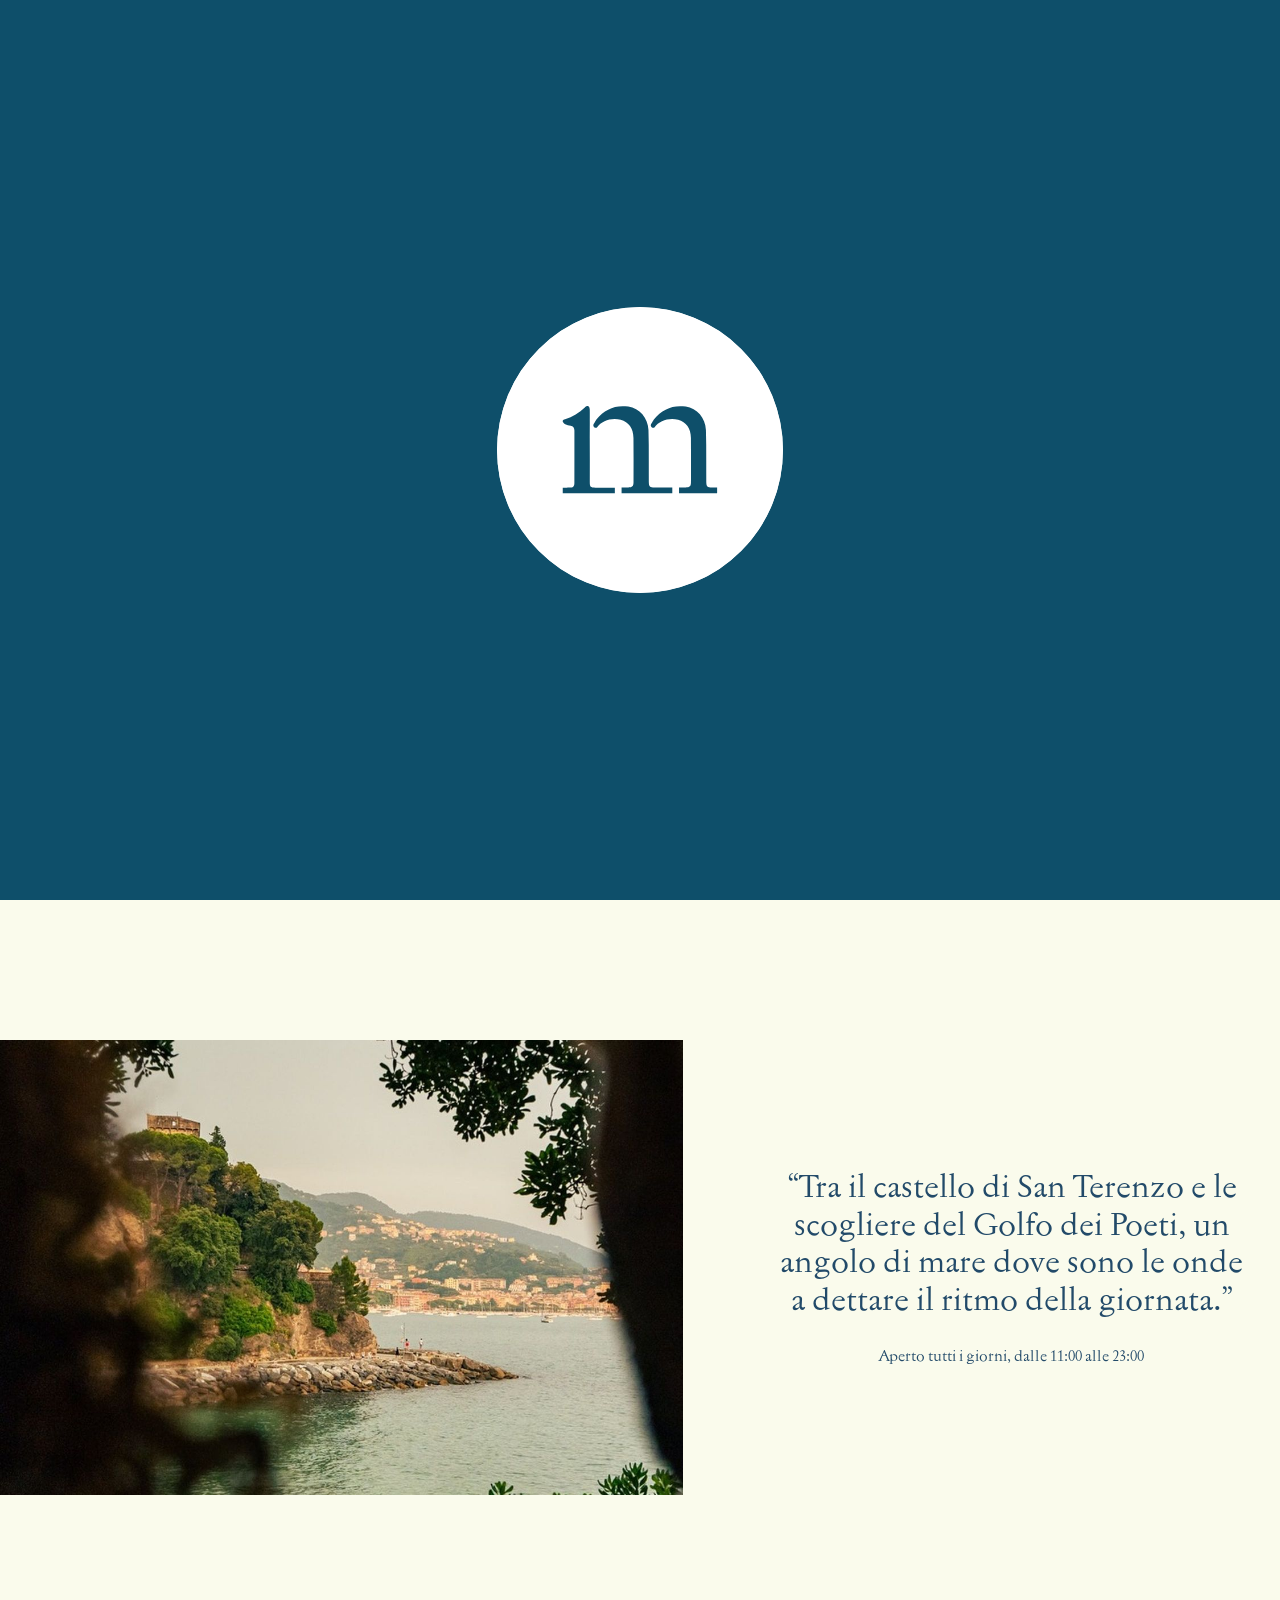
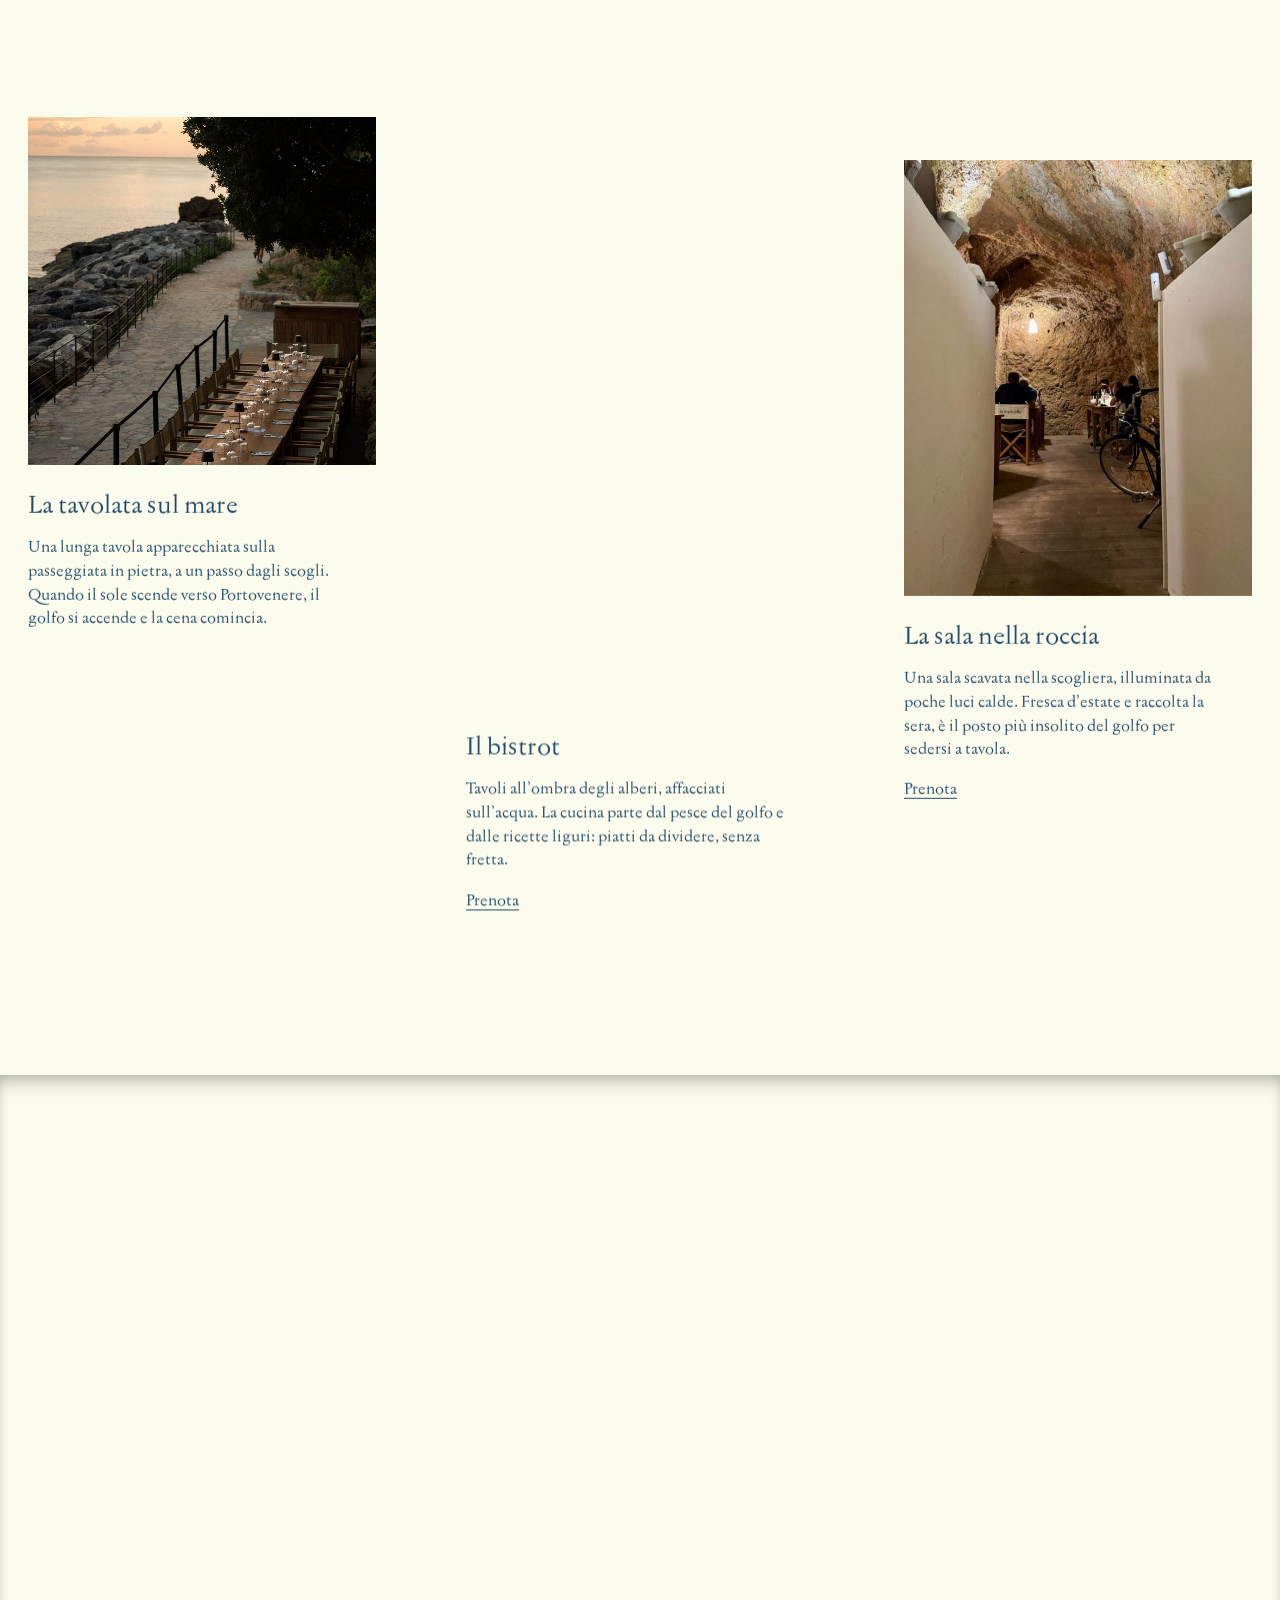
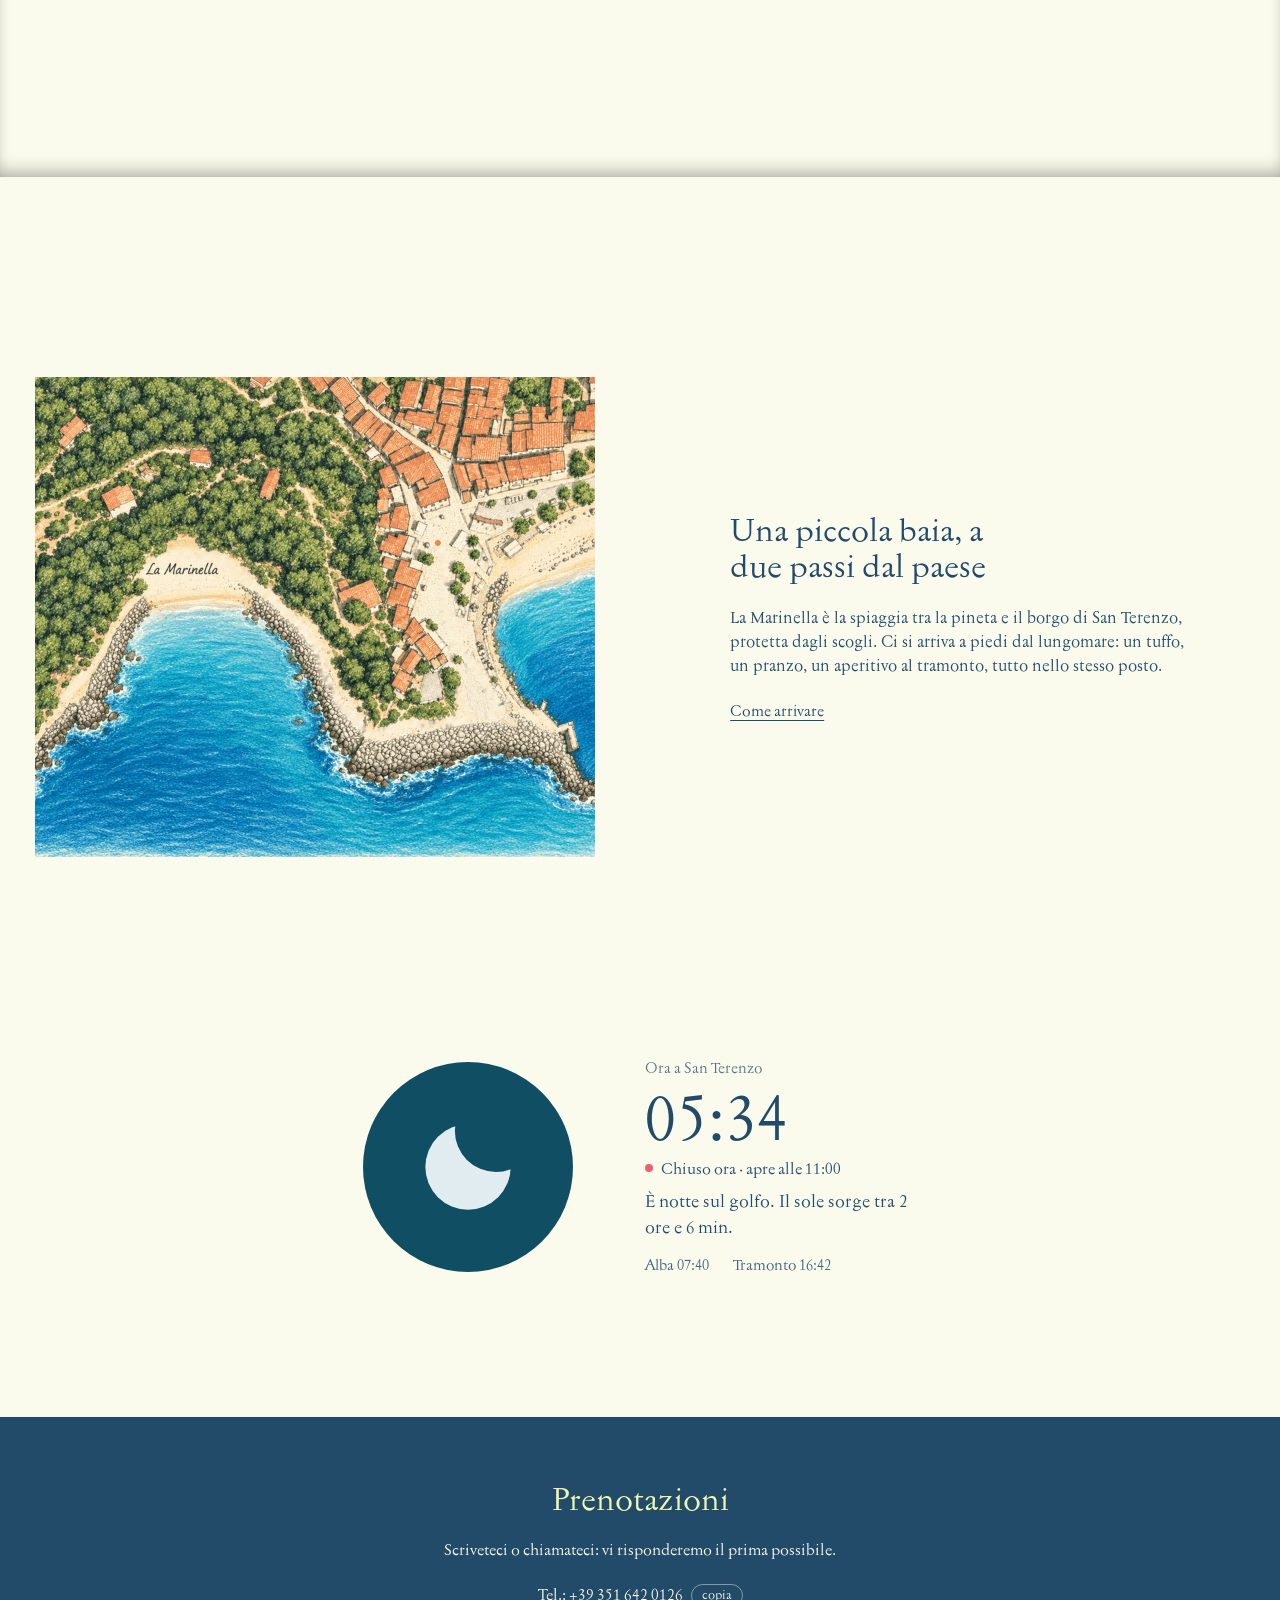
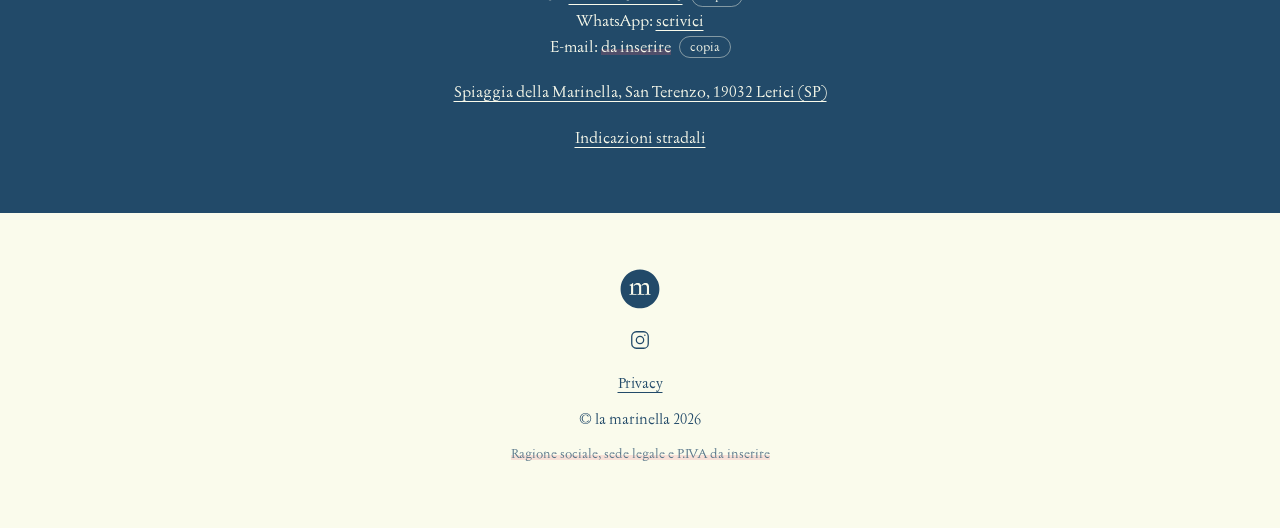
==== commit 6d15d86b: "Nuovo sito la marinella Pagina unica sullo schema di Le Sirenuse Mare: apertura animata, hero a scor" ====
--- a/index.html
+++ b/index.html
@@ -1,318 +1,701 @@
-<!DOCTYPE html>
+<!doctype html>
 <html lang="it">
 <head>
-<meta charset="UTF-8">
-<meta name="viewport" content="width=device-width, initial-scale=1">
-<title>la marinella | Seaside Bistrot & Cocktail Bar — San Terenzo di Lerici</title>
-<meta name="description" content="Ristorante e cocktail bar sulla spiaggia della Marinella a San Terenzo di Lerici. Pesce fresco, cucina ligure, aperitivi al tramonto con vista sul Golfo dei Poeti. Prenota il tuo tavolo.">
-<meta name="author" content="la marinella — San Terenzo di Lerici">
-<meta name="robots" content="index, follow">
-<link rel="canonical" href="https://www.lamarinella.it/">
-
-<!-- Open Graph / social -->
+<meta charset="utf-8">
+<meta name="viewport" content="width=device-width, initial-scale=1, viewport-fit=cover">
+<link rel="icon" href="favicon.png">
+<title>la marinella</title>
+<meta name="description" content="Stabilimento, bistrot e cocktail bar sulla spiaggia della Marinella a San Terenzo, nel Golfo dei Poeti. Pesce del golfo, cucina ligure, una sala scavata nella roccia e cene sugli scogli al tramonto.">
 <meta property="og:type" content="restaurant">
+<meta property="og:site_name" content="la marinella">
+<meta property="og:title" content="la marinella · San Terenzo, Golfo dei Poeti">
+<meta property="og:description" content="Stabilimento, bistrot e cocktail bar sulla spiaggia della Marinella a San Terenzo.">
+<meta property="og:image" content="https://pierinosimeone300-hue.github.io/la-marinella/og.jpg">
+<meta property="og:url" content="https://pierinosimeone300-hue.github.io/la-marinella/">
+<link rel="canonical" href="https://pierinosimeone300-hue.github.io/la-marinella/">
 <meta property="og:locale" content="it_IT">
-<meta property="og:site_name" content="la marinella | Seaside Bistrot &amp; Cocktail Bar">
-<meta property="og:title" content="la marinella | Seaside Bistrot & Cocktail Bar — San Terenzo di Lerici">
-<meta property="og:description" content="Ristorante e cocktail bar sulla spiaggia della Marinella a San Terenzo di Lerici. Pesce fresco, cucina ligure, aperitivi al tramonto con vista sul Golfo dei Poeti. Prenota il tuo tavolo.">
-<meta property="og:url" content="https://www.lamarinella.it/">
+<meta property="og:locale:alternate" content="en_GB">
 <meta name="twitter:card" content="summary_large_image">
-
-<!-- Tipografia -->
-<link rel="preconnect" href="https://fonts.googleapis.com">
-<link rel="preconnect" href="https://fonts.gstatic.com" crossorigin>
-<link href="https://fonts.googleapis.com/css2?family=Cormorant+Garamond:ital,wght@0,300;0,400;0,500;1,300;1,400&family=Jost:wght@300;400;500&display=swap" rel="stylesheet">
-<link rel="preload" as="image" href="assets/video/hero-poster.jpg" fetchpriority="high">
-<link rel="stylesheet" href="assets/style.css">
-<link rel="icon" href="data:image/svg+xml,<svg xmlns='http://www.w3.org/2000/svg' viewBox='0 0 100 100'><rect width='100' height='100' fill='%230A2733'/><text y='72' x='50' text-anchor='middle' font-size='62' font-family='Georgia,serif' fill='%23BE9A4E'>m</text></svg>">
+<meta name="theme-color" content="#224A69">
+<script type="application/ld+json">{"@context": "https://schema.org", "@type": "Restaurant", "name": "la marinella", "description": "Stabilimento balneare, bistrot e cocktail bar sulla spiaggia della Marinella a San Terenzo, nel Golfo dei Poeti.", "image": "https://pierinosimeone300-hue.github.io/la-marinella/og.jpg", "telephone": "+39 351 642 0126", "servesCuisine": ["Ligure", "Pesce"], "address": {"@type": "PostalAddress", "streetAddress": "Spiaggia della Marinella", "addressLocality": "Lerici", "postalCode": "19032", "addressRegion": "SP", "addressCountry": "IT"}, "sameAs": ["https://www.instagram.com/lamarinella_golfodeipoeti/"], "geo": {"@type": "GeoCoordinates", "latitude": 44.0829062, "longitude": 9.8942976}, "hasMap": "https://www.google.com/maps/search/?api=1&query=la+marinella+Seaside+Bistrot+%26+Cocktail+Bar+Lerici&query_place_id=ChIJ1ZrVNWj91BIRyTwbo7Sh448", "openingHoursSpecification": [{"@type": "OpeningHoursSpecification", "dayOfWeek": ["Monday", "Tuesday", "Wednesday", "Thursday", "Friday", "Saturday", "Sunday"], "opens": "11:00", "closes": "23:00"}]}</script>
+<style>
+@font-face{font-family:"Jannon Text";src:url([data-uri]) format("opentype");font-weight:400;font-style:normal;font-display:swap}
+/* Layout: scheletro Sirenuse Mare — barra fissa trasparente sull'hero a tutto schermo, poi fondo chiaro, un solo inchiostro, un solo serif, blocchi asimmetrici e molto respiro */
+:root{
+  --bg:#FAFBEC;        /* fondo: crema con un filo del lime del logo */
+  --ink:#224A69;       /* l'unico inchiostro: il blu del logo */
+  --lime:#EEF6B1;      /* lime del logo, per la fascia prenotazioni */
+  --coral:#F35E6F;     /* corallo dell'onda, solo dettaglio */
+  --ph-a:#E6EDD6;      /* segnaposto chiaro */
+  --ph-b:#D6E2CC;
+  --hero-a:#1D4260;    /* segnaposto hero scuro per il testo bianco */
+  --hero-b:#2F6386;
+  --white:#FFFFFF;
+  --serif:"Jannon Text","Iowan Old Style","Palatino Linotype",Palatino,Georgia,serif;
+  --side-l:max(16px, env(safe-area-inset-left, 0px));
+  --side-r:max(16px, env(safe-area-inset-right, 0px));
+  --hdr:84px;
+  color-scheme:light;
+}
+*,*::before,*::after{box-sizing:border-box}
+html{scroll-behavior:smooth}
+body{background:var(--bg);color:var(--ink);font-family:var(--serif);font-synthesis:none;font-size:17px;line-height:1.55;font-weight:400;overflow-x:hidden}
+body::before{content:"";position:fixed;inset:0 0 auto;height:env(safe-area-inset-top,0px);z-index:60;background:var(--bg)}
+a,button{-webkit-tap-highlight-color:transparent}
+a{color:inherit;text-underline-offset:4px;text-decoration-thickness:1px}
+a:hover{text-decoration-color:var(--coral)}
+h1,h2,h3{font-weight:400;margin:0;line-height:1.15;text-wrap:balance}
+h2{font-size:clamp(1.65rem,2.4vw,2rem)}
+h3{font-size:clamp(1.4rem,1.9vw,1.65rem)}
+p{margin:0}
+:focus-visible{outline:1.5px solid var(--coral);outline-offset:4px}
+.todo{background:linear-gradient(transparent 62%, color-mix(in srgb,var(--coral) 22%, transparent) 62%)}
+svg.logo{display:block;fill:currentColor}
+
+/* ---------- Barra fissa ---------- */
+#top{position:fixed;top:env(safe-area-inset-top,0px);left:0;right:0;z-index:50;color:var(--white);background:transparent;transition:background-color .35s,color .35s}
+#top.solid{background:var(--bg);color:var(--ink)}
+#top .bar{height:var(--hdr);display:grid;grid-template-columns:1fr auto 1fr;align-items:center;padding-left:max(28px,env(safe-area-inset-left,0px));padding-right:max(28px,env(safe-area-inset-right,0px))}
+.bar-l{display:flex;align-items:center;gap:2rem;font-size:.98rem}
+.bar-l a{text-decoration:none;font-weight:500}
+.lang{display:flex;gap:.4rem;align-items:center;font-size:.85rem}
+.lang button{background:none;border:0;font:inherit;color:inherit;opacity:.55;cursor:pointer;padding:12px 6px;margin:-12px -2px}
+.lang button[aria-pressed="true"]{opacity:1}
+.brand{display:block;color:inherit}
+.brand .wm{width:150px;height:auto;transition:width .35s}
+#top.solid .brand .wm{width:128px}
+.bar-r{display:flex;justify-content:flex-end}
+.bar-r a{font-size:.98rem}
+.mob-book{display:none}
+@media (max-width:760px){
+  :root{--hdr:66px}
+  #top .bar{grid-template-columns:1fr auto 1fr;padding-left:var(--side-l);padding-right:var(--side-r)}
+  .bar-r a{display:none}
+  .brand{justify-self:center}
+  .brand .wm{width:122px}
+  #top.solid .brand .wm{width:112px}
+  .mob-book{display:flex;position:fixed;left:0;right:0;bottom:0;z-index:50;justify-content:center;align-items:center;background:var(--bg);color:var(--ink);padding:14px var(--side-r) calc(14px + env(safe-area-inset-bottom,0px)) var(--side-l);border-top:1px solid color-mix(in srgb,var(--ink) 14%,transparent)}
+  body{padding-bottom:58px}
+}
+
+/* ---------- Segnaposto foto ---------- */
+.ph{position:relative;overflow:hidden;background:var(--ph-a);max-width:100%;isolation:isolate}
+.ph::before{content:"";position:absolute;inset:-30%;z-index:-1;
+  background:
+    radial-gradient(60% 40% at 30% 70%, var(--ph-b), transparent 70%),
+    radial-gradient(50% 35% at 75% 30%, color-mix(in srgb,var(--lime) 70%,var(--ph-a)), transparent 70%);
+  animation:float 16s ease-in-out infinite alternate}
+.ph::after{content:"";position:absolute;inset:0;z-index:-1;opacity:.55;
+  background:repeating-linear-gradient(180deg, transparent 0 13px, color-mix(in srgb,var(--white) 55%,transparent) 13px 14px);
+  -webkit-mask:linear-gradient(transparent 45%, #000);mask:linear-gradient(transparent 45%, #000);
+  animation:tide 7s ease-in-out infinite alternate}
+.ph .tag{position:absolute;inset:auto auto 14px 16px;display:flex;align-items:center;gap:10px;font-size:.78rem;font-style:italic;color:color-mix(in srgb,var(--ink) 70%,transparent)}
+.ph .tag .mk{width:22px;height:22px;color:var(--ink);opacity:.75}
+@keyframes float{to{transform:translate3d(8%,-6%,0) rotate(4deg)}}
+@keyframes tide{to{transform:translateY(-10px)}}
+/* rivelazione all'ingresso (a riposo è visibile).
+   Solo transform: il browser le anima sulla scheda grafica, senza ridisegnare la foto a ogni fotogramma. */
+.js .reveal{position:relative;overflow:hidden}
+.js .reveal > .cover{position:absolute;inset:-1px;z-index:3;background:var(--bg);pointer-events:none;
+  transform:scaleY(0);transform-origin:50% 0;will-change:transform;backface-visibility:hidden;
+  transition:transform 1.3s cubic-bezier(.77,0,.18,1)}
+.js .reveal.wait > .cover{transform:scaleY(1)}
+.js .reveal img{will-change:transform;backface-visibility:hidden}
+.js .fade{transition:transform 1.2s cubic-bezier(.2,.7,.2,1)}
+.js .fade.wait{transform:translate3d(0,24px,0)}
+/* niente transizioni mentre si preparano gli stati di attesa */
+.prep .reveal > .cover,.prep .reveal img,.prep .fade,.prep .trio li > *{transition:none!important}
+/* tre riquadri: laterali si aprono dall'alto in giù, centrale dal basso in su; foto che si assesta; testo che sale */
+.js .trio .ph.reveal > .cover{transform-origin:50% 100%;transition:transform 1.4s cubic-bezier(.77,0,.18,1)}
+.js .trio li:nth-child(2) .ph.reveal > .cover{transform-origin:50% 0}
+.js .trio .ph.reveal img{transition:transform 1.9s cubic-bezier(.2,.7,.2,1)}
+.js .trio li > :not(.ph){transition:transform 1.1s cubic-bezier(.2,.7,.2,1) .35s;will-change:transform}
+.js .trio li.wait .ph.reveal > .cover{transform:scaleY(1)}
+.js .trio li.wait .ph.reveal img{transform:scale3d(1.2,1.2,1)}
+.js .trio li.wait > :not(.ph){transform:translate3d(0,34px,0)}
+/* uscita (superati scrollando giù): stesso movimento al contrario, più rapido, testo per primo */
+.js .trio li.out .ph.reveal > .cover{transition:transform .95s cubic-bezier(.65,0,.35,1) .08s}
+.js .trio li.out .ph.reveal img{transition:transform 1.05s cubic-bezier(.65,0,.35,1) .08s}
+.js .trio li.out > :not(.ph){transition:transform .6s cubic-bezier(.65,0,.35,1) 0s}
+
+
+/* ---------- Apertura: il marchio si disegna a 60 fps, poi la pagina ruota fuori dallo schermo ---------- */
+#intro{position:fixed;inset:0;z-index:100;background:#0E4F6A;display:grid;place-items:center;
+  transform-origin:0% 100%;will-change:transform;backface-visibility:hidden;
+  box-shadow:0 0 0 rgba(0,0,0,0);
+  transition:transform 1.15s cubic-bezier(.72,0,.24,1), box-shadow 1.15s ease;
+}
+html:not(.js) #intro{animation:introSafety .8s ease 6s forwards}   /* senza script sparisce da sola */
+.intro-mark{width:min(34vh,62vw);height:auto;display:block;overflow:visible}
+#intro.bye{transform:rotate(-92deg);box-shadow:30px 0 80px rgba(0,0,0,.35);pointer-events:none}
+@keyframes introSafety{to{opacity:0;visibility:hidden}}
+html.intro-on, html.intro-on body{overflow:hidden}
+.intro-on .hero-copy > *{animation-play-state:paused}
+
+
+/* ---------- Spaccatura: la pagina si strappa e sotto resta ferma una foto ---------- */
+.rift{position:relative;height:clamp(380px,78vh,820px);margin-top:200px;clip-path:inset(0);-webkit-clip-path:inset(0)}
+.rift-bg{position:fixed;left:0;right:0;top:0;height:100vh;height:100lvh;z-index:-1;pointer-events:none}
+.rift-bg picture{display:block;width:100%;height:100%}
+.rift-bg img{width:100%;height:100%;max-width:none;object-fit:cover;object-position:60% 55%;display:block}
+.rift::after{content:"";position:absolute;inset:0;z-index:1;pointer-events:none;box-shadow:inset 0 14px 22px -14px rgba(0,0,0,.45), inset 0 -14px 22px -14px rgba(0,0,0,.45)}
+@media (max-width:820px){.rift{height:64svh;margin-top:110px}.rift-bg img{object-position:50% 50%}}
+
+/* ---------- 1. Hero ---------- */
+.hero{position:relative;height:100svh;min-height:520px;max-height:1000px;display:flex;align-items:flex-end;justify-content:center;color:var(--white);overflow:hidden}
+.hero .ph{position:absolute;inset:0;background:#141414}
+.hero .ph.has-img{background:transparent}
+.hero .ph::before{inset:-20%;background:
+  radial-gradient(70% 50% at 50% 100%, color-mix(in srgb,var(--hero-b) 80%,var(--lime) 20%), transparent 70%),
+  radial-gradient(60% 45% at 20% 20%, var(--hero-b), transparent 70%),
+  linear-gradient(180deg, color-mix(in srgb,var(--hero-a) 80%,#000), var(--hero-a));
+  animation:kenburns 26s ease-in-out infinite alternate}
+.hero .ph::after{opacity:.22}
+.ph.has-img::before{display:none}
+.ph.has-img::after{opacity:1;animation:none;-webkit-mask:none;mask:none;z-index:1;
+  background:linear-gradient(180deg, rgba(0,0,0,.42) 0%, rgba(0,0,0,0) 20%)}
+.ph.has-img img{position:absolute;inset:0;width:100%;height:100%;max-width:none;object-fit:cover;object-position:38% 45%}
+@keyframes kenburns-img{from{transform:scale(1.02)}to{transform:scale(1.1) translate3d(1%,-1%,0)}}
+@media (max-width:760px){.ph.has-img img{object-position:30% 50%}.slide[data-slot="hero-1"] img{object-position:50% 45%}.slide[data-slot="hero-2"] img{object-position:50% 50%!important}.slide[data-slot="hero-3"] img{object-position:50% 50%!important}.slide[data-slot="hero-4"] img{object-position:50% 50%!important}}
+.ph.photo::before,.ph.photo::after{display:none}
+.ph.photo img,.ph.photo video{position:absolute;inset:0;width:100%;height:100%;max-width:none;object-fit:cover;display:block}
+.sr-only{position:absolute;width:1px;height:1px;margin:-1px;padding:0;overflow:hidden;clip:rect(0 0 0 0);white-space:nowrap;border:0}
+/* carosello: dissolvenza incrociata, la prima foto è visibile a riposo */
+.slides{position:absolute;inset:0}
+.hero .slide{transform:translateX(100%);will-change:transform}
+.hero .slide.is-on{transform:none}
+.hero .slide::before,.hero .slide::after{animation:none!important}
+.hero .slide.alt::before{background:
+  radial-gradient(70% 50% at 70% 90%, color-mix(in srgb,var(--hero-b) 70%,var(--coral) 30%), transparent 70%),
+  radial-gradient(60% 45% at 80% 15%, var(--hero-b), transparent 70%),
+  linear-gradient(180deg, color-mix(in srgb,var(--hero-a) 80%,#000), var(--hero-a))}
+
+.hero h1,.hero .sub{text-shadow:0 1px 18px rgba(0,0,0,.35)}
+.hero .ph .tag{inset:auto auto 22px 28px;color:color-mix(in srgb,var(--white) 70%,transparent)}
+.hero .ph .tag .mk{color:var(--white)}
+.hero-copy{position:relative;text-align:center;padding:0 var(--side-r) clamp(64px,13vh,140px) var(--side-l);display:flex;flex-direction:column;align-items:center;gap:14px}
+.hero h1{font-size:clamp(1.75rem,2.6vw,2.15rem)}
+.hero .sub{font-size:.95rem;display:flex;gap:.9rem;align-items:center;flex-wrap:wrap;justify-content:center}
+.hero .sub i.dot{display:inline-block;width:3px;height:3px;border-radius:50%;background:currentColor;opacity:.8}
+.hero .wave{width:96px;height:12px;color:var(--coral)}
+.wave path{fill:none;stroke:currentColor;stroke-width:1.6;stroke-dasharray:160;stroke-dashoffset:160;animation:draw 2.2s .8s ease forwards}
+.hero-copy > *{animation:rise 1.4s cubic-bezier(.2,.7,.2,1) both}
+.hero-copy > *:nth-child(2){animation-delay:.15s}
+.hero-copy > *:nth-child(3){animation-delay:.3s}
+@keyframes kenburns{to{transform:scale(1.12) translate3d(2%,-2%,0)}}
+@keyframes draw{to{stroke-dashoffset:0}}
+@keyframes rise{from{transform:translateY(18px)}to{transform:none}}
+
+/* ---------- 2. Immagine + citazione ---------- */
+.intro{margin-top:140px;display:grid;grid-template-columns:minmax(0,54%) 1fr;align-items:center;gap:clamp(32px,6vw,90px);padding-right:var(--side-r)}
+.intro .ph{aspect-ratio:3/2}
+.intro .q{display:flex;flex-direction:column;align-items:center;text-align:center;gap:28px;max-width:470px;justify-self:center}
+.intro blockquote{margin:0;font-size:clamp(1.55rem,2.4vw,2rem);font-weight:500;line-height:1.22;text-wrap:balance}
+.intro .hours{font-size:.92rem}
+@media (max-width:820px){.intro{grid-template-columns:1fr;margin-top:56px;padding-left:0;padding-right:0}.intro .q{padding-left:var(--side-l);padding-right:var(--side-r)}}
+
+/* ---------- 3. Tre colonne sfalsate ---------- */
+.trio{margin-top:200px;display:grid;grid-template-columns:repeat(3,minmax(0,1fr));gap:clamp(24px,7vw,120px);align-items:start;padding-left:max(28px,env(safe-area-inset-left,0px));padding-right:max(28px,env(safe-area-inset-right,0px));list-style:none;margin-bottom:0}
+.trio li{display:flex;flex-direction:column;gap:16px;min-width:0}
+.trio li:nth-child(2){margin-top:140px}
+.trio li:nth-child(3){margin-top:60px}
+.trio .ph{aspect-ratio:525/657}
+.trio li:nth-child(1) .ph{aspect-ratio:1/1}
+.trio li:nth-child(2) .ph{aspect-ratio:4/5}
+.trio h3{margin-top:10px}
+.trio p{font-size:.96rem;max-width:40ch}
+.trio a{font-size:.96rem;align-self:flex-start}
+.trio .ph{transition:transform 1.2s cubic-bezier(.2,.7,.2,1)}
+.trio li:hover .ph{transform:scale(.985)}
+@media (max-width:820px){
+  .trio{grid-template-columns:1fr;margin-top:96px;gap:72px;padding-left:var(--side-l);padding-right:var(--side-r)}
+  .trio li:nth-child(n){margin-top:0}
+  .trio li:nth-child(2){padding-left:12%}
+  .trio li:nth-child(3){padding-right:12%}
+}
+
+/* ---------- 4. Dove siamo / L'arte di vivere ---------- */
+.duo{display:grid;grid-template-columns:minmax(0,1fr) minmax(0,1fr);align-items:center;gap:clamp(32px,6vw,90px);padding-left:max(28px,env(safe-area-inset-left,0px));padding-right:max(28px,env(safe-area-inset-right,0px))}
+.duo.where{margin-top:240px}
+.duo.art{margin-top:200px}
+.duo .txt{display:flex;flex-direction:column;gap:22px;max-width:470px;justify-self:center;min-width:0}
+.duo .txt p{font-size:.98rem}
+.duo .txt p + p{margin-top:-10px}
+.duo .fig{display:flex;justify-content:center}
+.duo.where .ph{width:min(400px,100%);aspect-ratio:435/876;max-height:820px}
+.duo.art .ph{width:min(560px,100%);aspect-ratio:435/373}
+.duo.art .fig{order:-1}
+.duo .expand{font-size:.92rem}
+@media (max-width:820px){
+  .duo{grid-template-columns:1fr;padding-left:var(--side-l);padding-right:var(--side-r)}
+  .duo.where{margin-top:110px}
+  .duo.art{margin-top:110px}
+  .duo.art .fig{order:0}
+  .duo.where .ph{width:min(300px,100%)}
+}
+
+/* ---------- Ora a San Terenzo: sole o luna in tempo reale ---------- */
+.sky{margin:200px auto 0;max-width:900px;padding-left:var(--side-l);padding-right:var(--side-r);display:flex;align-items:center;justify-content:center;gap:clamp(28px,6vw,72px)}
+.sky-icon{flex:none;width:clamp(150px,20vw,210px);aspect-ratio:1;border-radius:50%;background:#104E63;display:grid;place-items:center;overflow:hidden}
+.sky-icon svg{width:100%;height:100%;display:block}
+.sky .rays{stroke:#F7BF58;stroke-width:7;stroke-linecap:butt;transform-origin:0 0;transition:opacity 1.2s ease, transform 1.2s cubic-bezier(.65,0,.35,1);animation:raysTurn 40s linear infinite}
+.sky .disc{fill:#F7BF58;transition:fill 1.4s ease}
+.sky .cut{transition:transform 1.4s cubic-bezier(.65,0,.35,1)}
+.sky.night .rays{opacity:0;transform:scale(.6)}
+.sky.night .disc{fill:#E1ECF0}
+.sky.night .cut{transform:translate(-62px,26px)}
+.sky.golden .disc{fill:#F4A25A}
+.sky.golden .rays{stroke:#F4A25A}
+@keyframes raysTurn{to{rotate:360deg}}
+.sky-txt{display:flex;flex-direction:column;gap:8px;min-width:0}
+.sky-label{font-size:.9rem;opacity:.75}
+.sky-time{font-size:clamp(2.6rem,6vw,3.8rem);line-height:1;font-variant-numeric:tabular-nums;letter-spacing:.01em}
+.sky-open{display:inline-flex;align-items:center;gap:8px;font-size:.95rem}
+.sky-open i{width:8px;height:8px;border-radius:50%;background:#3E9B6B;flex:none}
+.sky-open.closed i{background:var(--coral)}
+.sky-status{font-size:1.05rem;max-width:34ch}
+.sky-times{display:flex;gap:24px;font-size:.9rem;opacity:.85;margin-top:6px}
+.sky-times b{font-weight:400;font-variant-numeric:tabular-nums}
+@media (max-width:640px){.sky-open{justify-content:center}.sky{flex-direction:column;text-align:center;margin-top:110px;gap:24px}.sky-times{justify-content:center}.sky-status{margin-inline:auto}}
+
+/* ---------- 6. Prenotazioni ---------- */
+@media (pointer:coarse){
+  .book a,.book .copy,footer a,.duo .expand,.trio a{display:inline-block;padding-block:11px;margin-block:-11px}
+  .book p button.copy{padding:9px 14px;margin-block:-8px}
+  .book div.lines{gap:16px}
+  footer .ig{width:26px;height:26px} footer a[aria-label^="Instagram"]{padding:10px;margin:-10px}
+}
+
+.book{margin-top:140px;background:var(--ink);color:var(--lime);text-align:center;padding-block:64px;padding-left:var(--side-l);padding-right:var(--side-r);display:flex;flex-direction:column;align-items:center;gap:22px}
+.book p{font-size:.95rem;color:var(--bg)}
+.book .lines{display:flex;flex-direction:column;gap:2px}
+.book a{color:var(--bg)}
+.book a.maps:hover{color:var(--lime)}
+.book .copy{background:none;border:1px solid color-mix(in srgb,var(--bg) 45%,transparent);color:var(--bg);font:inherit;font-size:.75rem;font-style:italic;border-radius:999px;padding:1px 10px;margin-left:8px;cursor:pointer;vertical-align:1px}
+.book .copy:hover{border-color:var(--lime);color:var(--lime)}
+
+/* ---------- 7. Footer ---------- */
+footer{text-align:center;padding-block:56px 64px;padding-left:var(--side-l);padding-right:var(--side-r);display:flex;flex-direction:column;align-items:center;gap:14px;font-size:.9rem}
+footer .ig{width:22px;height:22px}
+footer .small{font-size:.78rem;opacity:.75;max-width:60ch}
+footer .mk{width:40px;height:40px;margin-bottom:6px}
+
+@media (prefers-reduced-motion:reduce){
+  .sky .rays{animation:none}
+  #intro{display:none}
+  *,*::before,*::after{animation:none!important;transition:none!important}
+  .wave path{stroke-dashoffset:0}
+  .js .reveal > .cover{display:none}.js .fade.wait,.js .trio li.wait > *{transform:none}.js .trio li.wait .ph img{transform:none}
+  html{scroll-behavior:auto}
+}
+</style>
+<style>html,body{margin:0}img{max-width:100%}[hidden]{display:none!important}:root{padding-top:env(safe-area-inset-top);padding-bottom:env(safe-area-inset-bottom)}</style>
 </head>
 <body>
-<header class="nav nav--trasparente">
-  <div class="wrap nav__inner">
-    <a href="index.html" class="nav__logo" aria-label="la marinella — torna alla home">la marinella<small>San Terenzo · Lerici</small></a>
-    <nav class="nav__menu" aria-label="Navigazione principale">
-      <a href="index.html" aria-current="page">Home</a>
-      <a href="location.html">La Location</a>
-      <a href="menu.html">Il Menu</a>
-      <a href="aperitivi.html">Aperitivi & Lounge</a>
-      <a href="eventi.html">Eventi</a>
-      <a href="contatti.html">Contatti</a>
-      <a href="https://wa.me/393516420126?text=Buongiorno%20la%20marinella%2C%20vorrei%20prenotare%20un%20tavolo." target="_blank" rel="noopener" class="btn btn--primario nav__cta">Prenota un tavolo</a>
-    </nav>
-    <button class="burger" aria-label="Apri il menu" aria-expanded="false"><span></span><span></span><span></span></button>
+
+
+<svg width="0" height="0" style="position:absolute" aria-hidden="true">
+  <defs>
+    <symbol id="wm" viewBox="144 232 554 132">
+
+<path fill-rule="nonzero" fill="currentColor" d="M 523.86 320.46 C 520.64 320.46 520.14 319.96 520.14 316.71 C 520.13 307.16 520.21 297.60 520.10 288.05 C 520.01 279.82 515.31 273.98 507.64 272.51 C 502.18 271.46 497.02 272.57 492.48 275.71 C 490.14 277.33 488.20 279.53 486.10 281.45 C 486.10 279.05 486.14 276.44 486.07 273.84 C 486.06 273.27 485.73 272.25 485.47 272.23 C 484.76 272.16 483.82 272.29 483.33 272.75 C 479.83 276 475.88 278.41 471.31 279.84 C 470.77 280.01 469.99 280.78 470.05 281.16 C 470.13 281.76 470.73 282.52 471.30 282.78 C 472.35 283.26 473.54 283.45 474.68 283.70 C 476.20 284.04 476.95 284.94 476.95 286.50 C 476.95 296.92 476.97 307.35 476.94 317.77 C 476.93 319.68 476.09 320.41 474.17 320.45 C 472.80 320.48 471.44 320.46 470.01 320.46 L 470.01 323.82 L 493.71 323.82 L 493.71 320.46 C 492.11 320.46 490.59 320.47 489.07 320.46 C 486.64 320.44 486.11 319.92 486.10 317.47 C 486.10 308.38 486.10 299.28 486.10 290.19 C 486.10 287.23 487.35 284.87 489.61 283.03 C 492.02 281.07 494.85 280.06 497.91 279.83 C 504.91 279.30 510.95 283.17 510.98 291.18 C 511.02 299.96 511.02 308.75 511.00 317.54 C 511 319.91 510.38 320.44 507.93 320.46 C 506.42 320.47 504.90 320.46 503.33 320.46 L 503.33 323.81 L 527.03 323.81 C 527.06 323.23 527.09 322.73 527.10 322.23 C 527.11 321.69 527.10 321.14 527.10 320.46 C 525.89 320.46 524.87 320.46 523.86 320.46 "/>
+<path fill-rule="nonzero" fill="currentColor" d="M 205.20 309.85 C 204.60 314.57 200.61 317.98 196.32 318.12 C 191.66 318.28 189.44 315.65 190.35 311.03 C 190.85 308.46 192.03 306.23 193.80 304.33 C 197.00 300.89 201.03 298.79 205.75 296.89 C 205.58 301.42 205.73 305.67 205.20 309.85 M 223.58 315.19 C 222.23 316.49 220.65 317.21 218.82 317.40 C 216.32 317.65 214.81 316.51 214.42 314.03 C 214.27 313.12 214.22 312.19 214.24 311.28 C 214.38 305.71 214.58 300.15 214.69 294.58 C 214.79 290.34 214.92 286.10 214.79 281.87 C 214.68 277.99 212.62 275.16 209.05 273.73 C 207.05 272.94 204.84 272.44 202.69 272.28 C 195.73 271.77 189.52 273.57 184.74 278.97 C 182.87 281.08 181.64 283.51 181.67 286.44 C 181.69 287.69 182.21 288.66 183.50 288.92 C 186.28 289.48 189.57 288.13 190.14 285.08 C 190.87 281.20 193.51 278.90 197.34 278.03 C 202.52 276.84 205.49 279.17 205.57 284.47 C 205.61 286.87 205.50 289.27 205.63 291.67 C 205.69 292.92 205.22 293.43 204.12 293.88 C 198.61 296.10 193.35 298.79 188.77 302.64 C 184.98 305.83 181.97 309.53 181.18 314.65 C 180.40 319.70 183.23 324.23 188.08 325.39 C 191.99 326.33 195.68 325.69 199.09 323.55 C 202.13 321.64 204.5 319.07 206.34 315.85 C 206.47 316.04 206.52 316.08 206.53 316.12 C 206.62 316.63 206.70 317.13 206.81 317.63 C 207.57 321.01 209.22 323.71 212.71 324.82 C 218.28 326.57 225.01 322.06 225.55 316.21 C 225.60 315.72 225.29 315.05 224.92 314.73 C 224.73 314.57 223.90 314.87 223.58 315.19 "/>
+<path fill-rule="nonzero" fill="currentColor" d="M 375.04 309.92 C 374.44 314.56 370.47 317.95 366.26 318.12 C 361.56 318.31 359.18 315.69 360.25 311.12 C 360.71 309.15 361.60 307.14 362.78 305.49 C 365.88 301.21 370.48 299 375.61 296.88 C 375.44 301.49 375.57 305.75 375.04 309.92 M 394.74 314.71 C 394.50 314.55 393.89 314.89 393.48 315.09 C 392.01 315.82 390.62 316.89 389.06 317.28 C 386.37 317.96 384.64 316.60 384.23 313.83 C 384.10 312.98 384.07 312.10 384.09 311.23 C 384.23 305.67 384.43 300.10 384.55 294.53 C 384.64 290.35 384.78 286.16 384.66 281.97 C 384.54 277.97 382.44 275.08 378.72 273.66 C 376.75 272.91 374.60 272.42 372.49 272.27 C 365.54 271.79 359.33 273.58 354.57 279.00 C 352.70 281.12 351.47 283.56 351.53 286.48 C 351.55 287.74 352.10 288.68 353.40 288.93 C 355.99 289.43 359.39 288.28 360.01 285.04 C 360.74 281.22 363.30 278.81 367.10 278.09 C 372.52 277.07 375.27 278.75 375.42 284.51 C 375.49 286.86 375.37 289.22 375.48 291.56 C 375.54 292.83 375.12 293.42 373.93 293.90 C 368.42 296.12 363.16 298.82 358.58 302.67 C 354.80 305.87 351.80 309.57 351.02 314.69 C 350.26 319.74 353.12 324.25 357.98 325.40 C 361.90 326.32 365.58 325.67 368.98 323.52 C 372.02 321.61 374.37 319.04 376.31 315.66 C 376.47 316.58 376.56 317.13 376.67 317.68 C 377.68 322.78 381.28 325.55 386.40 325.16 C 390.52 324.83 395.31 320.04 395.44 316.02 C 395.45 315.57 395.11 314.96 394.74 314.71 "/>
+<path fill-rule="nonzero" fill="currentColor" d="M 672.14 309.83 C 671.55 314.56 667.57 317.97 663.28 318.12 C 658.61 318.29 656.25 315.63 657.35 311.06 C 657.83 309.09 658.72 307.08 659.91 305.44 C 663.02 301.18 667.61 298.96 672.69 296.89 C 672.53 301.41 672.67 305.66 672.14 309.83 M 691.90 314.75 C 691.60 314.58 690.96 314.94 690.52 315.15 C 689.03 315.87 687.64 316.91 686.07 317.30 C 683.46 317.94 681.75 316.57 681.33 313.90 C 681.20 313.05 681.16 312.17 681.18 311.31 C 681.32 305.74 681.52 300.17 681.64 294.61 C 681.73 290.37 681.86 286.12 681.74 281.89 C 681.63 278.01 679.58 275.17 676.02 273.75 C 674.02 272.94 671.81 272.44 669.66 272.28 C 662.70 271.77 656.49 273.55 651.70 278.95 C 649.83 281.06 648.59 283.49 648.61 286.41 C 648.62 287.60 649.08 288.59 650.27 288.88 C 653.17 289.58 656.54 288.08 657.08 285.11 C 657.79 281.23 660.43 278.92 664.26 278.03 C 669.44 276.83 672.43 279.16 672.51 284.44 C 672.55 286.84 672.45 289.25 672.57 291.64 C 672.63 292.87 672.21 293.42 671.08 293.87 C 665.57 296.08 660.31 298.78 655.73 302.63 C 651.94 305.81 648.92 309.50 648.13 314.62 C 647.34 319.69 650.15 324.20 655.00 325.38 C 658.01 326.12 660.99 325.95 663.84 324.69 C 667.96 322.87 670.96 319.83 673.38 315.70 C 673.53 316.46 673.63 316.96 673.73 317.46 C 674.65 322.57 678.15 325.45 683.11 325.18 C 687.44 324.95 692.28 320.31 692.51 316.09 C 692.54 315.63 692.25 314.94 691.90 314.75 "/>
+<path fill-rule="nonzero" fill="currentColor" d="M 566.27 285.50 C 564.64 285.91 562.97 286.20 561.30 286.31 C 555.71 286.69 550.11 286.96 544.26 287.28 C 547.76 279.68 557.26 275.50 564.71 277.98 C 566.69 278.64 568.33 279.71 568.60 282.03 C 568.83 284.09 568.28 285.01 566.27 285.50 M 569.52 273.88 C 559.52 269.52 546.66 273.50 540.08 282.89 C 535.42 289.54 533.97 296.92 534.96 304.86 C 535.58 309.92 537.17 314.64 540.64 318.48 C 546.52 325.01 553.97 326.88 562.35 325.23 C 568.57 324.00 573.65 320.87 576.85 315.20 C 577.38 314.26 577.70 313.10 577.74 312.03 C 577.76 311.48 577.05 310.75 576.48 310.39 C 576.19 310.21 575.34 310.54 575.00 310.89 C 572.60 313.35 569.65 314.78 566.33 315.45 C 559.85 316.75 553.62 316.16 548.38 311.78 C 541.83 306.32 541.60 299.01 542.91 291.18 L 544.85 291.18 L 575.05 291.17 C 577.71 291.17 578.81 290.05 578.66 287.41 C 578.31 281.10 575.41 276.44 569.52 273.88 "/>
+<path fill-rule="nonzero" fill="currentColor" d="M 168.20 320.46 C 166.02 320.43 165.40 319.87 165.42 317.75 C 165.64 291.03 164.80 264.31 166.09 237.60 C 166.15 236.33 165.35 235.71 164.06 236.07 C 163.63 236.19 163.22 236.42 162.80 236.62 C 159.00 238.38 155.13 239.92 150.95 240.57 C 150.23 240.68 149.39 240.69 149.27 241.75 C 149.16 242.83 149.51 243.67 150.52 244.13 C 151.21 244.44 151.96 244.64 152.68 244.90 C 155.40 245.86 156.14 246.86 156.25 249.73 C 156.27 250.5 156.27 251.26 156.27 252.03 C 156.27 270.83 156.27 289.64 156.27 308.44 C 156.27 311.41 156.30 314.37 156.26 317.33 C 156.23 319.73 155.51 320.44 153.14 320.46 C 151.88 320.47 150.62 320.46 149.32 320.46 L 149.32 323.82 L 172.28 323.82 L 172.28 320.46 C 170.84 320.46 169.52 320.48 168.20 320.46 "/>
+<path fill-rule="nonzero" fill="currentColor" d="M 605.20 320.46 C 602.87 320.44 602.29 319.89 602.31 317.55 C 602.55 290.88 601.68 264.21 603.02 237.55 C 603.08 236.42 602.58 236.03 601.66 236.04 C 601.08 236.04 600.48 236.28 599.94 236.53 C 596.08 238.28 592.17 239.88 587.95 240.56 C 587.19 240.68 586.26 240.65 586.16 241.80 C 586.07 242.89 586.44 243.72 587.46 244.15 C 588.26 244.5 589.07 244.79 589.91 245.03 C 592.14 245.68 593.11 247.23 593.14 249.47 C 593.14 250.29 593.17 251.11 593.17 251.92 C 593.17 273.28 593.17 294.64 593.17 316.00 C 593.17 316.57 593.18 317.13 593.15 317.69 C 593.05 319.69 592.31 320.42 590.29 320.46 C 588.94 320.48 587.58 320.46 586.24 320.46 L 586.24 323.80 L 609.19 323.80 L 609.19 320.46 C 607.75 320.46 606.47 320.47 605.20 320.46 "/>
+<path fill-rule="nonzero" fill="currentColor" d="M 635.77 320.46 C 632.75 320.46 632.35 320.07 632.35 317.00 C 632.35 297.99 632.29 278.98 632.39 259.98 C 632.42 252.57 632.80 245.17 633.03 237.76 C 633.08 236.27 632.30 235.65 630.87 236.12 C 630.44 236.26 630.04 236.49 629.62 236.68 C 625.81 238.42 621.93 239.94 617.76 240.63 C 617.21 240.72 616.30 241.37 616.31 241.73 C 616.33 242.49 616.69 243.41 617.23 243.93 C 617.77 244.45 618.70 244.57 619.47 244.84 C 622.36 245.84 623.10 246.83 623.19 249.87 C 623.21 250.43 623.21 251 623.21 251.56 C 623.22 273.12 623.22 294.68 623.21 316.25 C 623.21 316.76 623.22 317.27 623.19 317.78 C 623.08 319.69 622.34 320.41 620.40 320.45 C 619.04 320.48 617.67 320.46 616.26 320.46 L 616.26 323.82 L 639.21 323.82 L 639.21 320.46 C 638 320.46 636.88 320.46 635.77 320.46 "/>
+<path fill-rule="nonzero" fill="currentColor" d="M 427.95 272.60 C 424.56 273.36 421.80 275.03 419.60 277.62 C 418.21 279.28 417.03 281.11 415.58 283.08 C 415.58 279.94 415.62 277.00 415.55 274.07 C 415.54 273.42 415.31 272.49 414.85 272.18 C 414.07 271.66 413.29 272.16 412.58 272.83 C 409.22 276.05 405.30 278.37 400.85 279.82 C 400.30 280 399.44 280.78 399.52 281.08 C 399.69 281.75 400.26 282.5 400.87 282.81 C 401.75 283.26 402.82 283.36 403.80 283.62 C 405.98 284.19 406.44 284.70 406.44 286.89 C 406.46 297.06 406.46 307.23 406.44 317.40 C 406.44 319.77 405.67 320.44 403.25 320.46 C 402.00 320.47 400.75 320.46 399.47 320.46 L 399.47 323.80 L 426.13 323.80 L 426.13 320.61 C 425.91 320.55 425.82 320.49 425.72 320.49 C 423.21 320.48 420.71 320.49 418.21 320.45 C 416.24 320.42 415.60 319.82 415.60 317.89 C 415.58 309.25 415.53 300.62 415.62 291.98 C 415.66 288.61 416.91 285.58 419.40 283.21 C 422.27 280.48 425.19 280.71 427.61 283.83 C 428.59 285.10 429.77 285.77 431.41 285.67 C 434.04 285.51 435.59 284.27 436.22 281.59 C 437.56 275.93 433.80 271.29 427.95 272.60 "/>
+<path fill-rule="nonzero" fill="currentColor" d="M 459.26 320.46 C 456.53 320.45 456.06 319.99 456.06 317.25 C 456.05 305.09 456.04 292.93 456.08 280.77 C 456.09 278.53 456.36 276.29 456.43 274.05 C 456.45 273.42 456.19 272.78 456.05 272.15 C 455.27 272.33 454.30 272.29 453.73 272.74 C 449.95 275.75 445.96 278.34 441.31 279.82 C 440.76 280 439.92 280.78 439.99 281.10 C 440.15 281.76 440.72 282.53 441.33 282.82 C 442.32 283.30 443.46 283.46 444.56 283.69 C 446.16 284.01 446.91 284.95 446.91 286.58 C 446.91 296.95 446.92 307.32 446.89 317.69 C 446.89 319.69 446.07 320.42 444.05 320.46 C 442.69 320.48 441.33 320.46 439.99 320.46 L 439.99 323.90 L 462.82 323.90 L 462.82 320.46 C 461.51 320.46 460.39 320.46 459.26 320.46 "/>
+<path fill-rule="nonzero" fill="currentColor" d="M 451.64 260.15 C 454.83 260.16 457.35 257.55 457.33 254.23 C 457.32 251.12 454.80 248.56 451.73 248.52 C 448.64 248.48 445.69 251.31 445.72 254.29 C 445.75 257.38 448.55 260.14 451.64 260.15 "/>
+<path fill-rule="nonzero" fill="currentColor" d="M 270.58 320.46 C 267.61 320.46 267.19 320.05 267.19 317.13 C 267.18 308.39 267.25 299.66 267.16 290.92 L 267.18 282.22 C 267.18 279.17 267.23 276.57 267.16 273.96 C 267.14 273.35 266.93 272.46 266.50 272.19 C 265.71 271.69 264.94 272.12 264.23 272.82 C 260.90 276.08 256.98 278.41 252.50 279.77 C 251.75 280 250.82 280.23 251.09 281.19 C 251.28 281.84 251.93 282.55 252.56 282.84 C 253.56 283.30 254.70 283.46 255.79 283.71 C 257.32 284.05 258.04 284.98 258.03 286.53 C 258.03 296.90 258.05 307.27 258.03 317.65 C 258.02 319.72 257.20 320.43 255.07 320.46 C 253.75 320.48 252.44 320.46 251.10 320.46 L 251.10 323.81 L 282.08 323.81 L 282.08 320.46 C 280.62 320.46 271.95 320.46 270.58 320.46 "/>
+<path fill-rule="nonzero" fill="currentColor" d="M 339.79 320.46 C 337.01 320.46 336.38 319.87 336.35 317.03 C 336.32 312.79 336.36 308.55 336.34 304.31 C 336.30 298.33 336.40 292.35 336.15 286.38 C 335.85 279.20 330.86 273.44 324.16 272.45 C 316.43 271.30 310.14 274.04 305.24 280.05 C 305.03 280.31 304.28 281.61 303.61 282.82 C 302.96 283.99 304.10 285.45 305.34 284.96 C 305.48 284.90 305.60 284.82 305.66 284.73 C 308.39 280.66 314.52 278.81 319.67 280.25 C 324.40 281.58 327.18 285.37 327.24 291.04 C 327.34 299.82 327.29 308.61 327.27 317.40 C 327.26 319.78 326.53 320.44 324.09 320.46 C 322.78 320.47 321.48 320.46 320.18 320.46 L 320.18 323.81 L 342.80 323.81 L 342.80 320.46 C 341.71 320.46 340.75 320.46 339.79 320.46 "/>
+<path fill-rule="nonzero" fill="currentColor" d="M 305.68 320.46 C 302.89 320.46 302.26 319.87 302.24 317.03 C 302.21 312.79 302.25 308.55 302.23 304.31 C 302.19 298.33 302.29 292.35 302.04 286.38 C 301.74 279.20 296.75 273.44 290.05 272.45 C 282.32 271.30 276.03 274.04 271.13 280.05 C 270.92 280.31 270.17 281.61 269.50 282.82 C 268.85 283.99 269.99 285.45 271.23 284.96 C 271.37 284.90 271.49 284.82 271.55 284.73 C 274.28 280.66 280.41 278.81 285.56 280.25 C 290.29 281.58 293.07 285.37 293.13 291.04 C 293.23 299.82 293.18 308.61 293.16 317.40 C 293.16 319.78 292.42 320.44 289.98 320.46 C 288.67 320.47 287.37 320.46 286.07 320.46 L 286.07 323.81 L 316.19 323.81 L 316.19 320.46 C 315.10 320.46 306.64 320.46 305.68 320.46 "/>
+<path fill-rule="nonzero" fill="currentColor" d="M 149.25 356.91 L 149.59 356.55 C 150.67 357.57 151.86 358.10 153.35 358.10 C 155.12 358.10 156.27 357.13 156.27 355.85 L 156.27 355.82 C 156.27 354.62 155.58 353.98 153.12 353.47 C 150.62 352.98 149.65 352.19 149.65 350.71 L 149.65 350.69 C 149.65 349.23 151.03 348.05 152.96 348.05 C 154.36 348.05 155.47 348.48 156.43 349.24 L 156.12 349.64 C 155.19 348.89 154.12 348.50 152.93 348.50 C 151.25 348.50 150.14 349.50 150.14 350.64 L 150.14 350.67 C 150.14 351.85 150.83 352.51 153.31 353.02 C 155.85 353.53 156.76 354.35 156.76 355.78 L 156.76 355.81 C 156.76 357.38 155.41 358.55 153.32 358.55 C 151.73 358.55 150.41 357.98 149.25 356.91 "/>
+<path fill="none" stroke-width="1" stroke-linecap="butt" stroke-linejoin="round" stroke="rgb(13.22%, 29.06%, 41.23%)" stroke-opacity="1" stroke-miterlimit="10" d="M 0.00 0.00 L 0.33 0.36 C 1.41 -0.65 2.61 -1.18 4.10 -1.18 C 5.87 -1.18 7.02 -0.21 7.02 1.06 L 7.02 1.09 C 7.02 2.29 6.34 2.93 3.86 3.44 C 1.37 3.94 0.39 4.73 0.39 6.20 L 0.39 6.23 C 0.39 7.69 1.78 8.87 3.70 8.87 C 5.11 8.87 6.22 8.44 7.18 7.68 L 6.88 7.28 C 5.94 8.03 4.87 8.42 3.68 8.42 C 1.99 8.42 0.89 7.42 0.89 6.27 L 0.89 6.25 C 0.89 5.06 1.57 4.40 4.06 3.89 C 6.60 3.38 7.52 2.57 7.52 1.13 L 7.52 1.10 C 7.52 -0.46 6.16 -1.63 4.07 -1.63 C 2.48 -1.63 1.15 -1.06 0.00 0.00 Z M 0.00 0.00 " transform="matrix(0.99, 0, 0, -0.99, 149.25, 356.91)"/>
+<path fill-rule="nonzero" fill="currentColor" stroke-width="1" stroke-linecap="butt" stroke-linejoin="round" stroke="rgb(13.22%, 29.06%, 41.23%)" stroke-opacity="1" stroke-miterlimit="10" d="M 0.00 -0.00 L -2.95 6.28 L -5.88 -0.00 Z M -3.17 6.86 L -2.70 6.86 L 2.14 -3.43 L 1.60 -3.43 L 0.22 -0.45 L -6.10 -0.45 L -7.50 -3.43 L -8.01 -3.43 Z M -3.17 6.86 " transform="matrix(0.99, 0, 0, -0.99, 175.32, 354.97)"/>
+<path fill-rule="nonzero" fill="currentColor" stroke-width="1" stroke-linecap="butt" stroke-linejoin="round" stroke="rgb(13.22%, 29.06%, 41.23%)" stroke-opacity="1" stroke-miterlimit="10" d="M 0.00 0.00 L 0.45 0.00 L 7.93 -9.37 L 7.93 0.00 L 8.41 0.00 L 8.41 -10.22 L 8.01 -10.22 L 0.48 -0.77 L 0.48 -10.22 L 0.00 -10.22 Z M 0.00 0.00 " transform="matrix(0.99, 0, 0, -0.99, 188.70, 348.19)"/>
+<path fill-rule="nonzero" fill="currentColor" stroke-width="1" stroke-linecap="butt" stroke-linejoin="round" stroke="rgb(13.22%, 29.06%, 41.23%)" stroke-opacity="1" stroke-miterlimit="10" d="M -0.00 -0.00 L -3.63 -0.00 L -3.63 0.45 L 4.14 0.45 L 4.14 -0.00 L 0.49 -0.00 L 0.49 -9.77 L -0.00 -9.77 Z M -0.00 -0.00 " transform="matrix(0.99, 0, 0, -0.99, 225.09, 348.64)"/>
+<path fill-rule="nonzero" fill="currentColor" stroke-width="1" stroke-linecap="butt" stroke-linejoin="round" stroke="rgb(13.22%, 29.06%, 41.23%)" stroke-opacity="1" stroke-miterlimit="10" d="M 0.00 0.00 L 7.20 0.00 L 7.20 -0.45 L 0.49 -0.45 L 0.49 -4.84 L 6.55 -4.84 L 6.55 -5.30 L 0.49 -5.30 L 0.49 -9.77 L 7.27 -9.77 L 7.27 -10.22 L 0.00 -10.22 Z M 0.00 0.00 " transform="matrix(0.99, 0, 0, -0.99, 240.44, 348.19)"/>
+<path fill-rule="nonzero" fill="currentColor" stroke-width="1" stroke-linecap="butt" stroke-linejoin="round" stroke="rgb(13.22%, 29.06%, 41.23%)" stroke-opacity="1" stroke-miterlimit="10" d="M 0.00 -0.00 C 2.10 -0.00 3.30 1.01 3.30 2.46 L 3.30 2.49 C 3.30 4.03 2.11 4.95 0.10 4.95 L -3.59 4.95 L -3.59 -0.00 Z M -4.08 5.40 L 0.13 5.40 C 1.42 5.40 2.42 5.03 3.05 4.42 C 3.52 3.94 3.79 3.28 3.79 2.52 L 3.79 2.49 C 3.79 0.77 2.46 -0.23 0.58 -0.39 L 3.98 -4.81 L 3.35 -4.81 L 0.02 -0.45 L -3.59 -0.45 L -3.59 -4.81 L -4.08 -4.81 Z M -4.08 5.40 " transform="matrix(0.99, 0, 0, -0.99, 263.18, 353.59)"/>
+<path fill-rule="nonzero" fill="currentColor" stroke-width="1" stroke-linecap="butt" stroke-linejoin="round" stroke="rgb(13.22%, 29.06%, 41.23%)" stroke-opacity="1" stroke-miterlimit="10" d="M 0.00 0.00 L 7.20 0.00 L 7.20 -0.45 L 0.49 -0.45 L 0.49 -4.84 L 6.55 -4.84 L 6.55 -5.30 L 0.49 -5.30 L 0.49 -9.77 L 7.27 -9.77 L 7.27 -10.22 L 0.00 -10.22 Z M 0.00 0.00 " transform="matrix(0.99, 0, 0, -0.99, 278.74, 348.19)"/>
+<path fill-rule="nonzero" fill="currentColor" stroke-width="1" stroke-linecap="butt" stroke-linejoin="round" stroke="rgb(13.22%, 29.06%, 41.23%)" stroke-opacity="1" stroke-miterlimit="10" d="M 0.00 0.00 L 0.45 0.00 L 7.92 -9.37 L 7.92 0.00 L 8.41 0.00 L 8.41 -10.22 L 8.01 -10.22 L 0.48 -0.77 L 0.48 -10.22 L 0.00 -10.22 Z M 0.00 0.00 " transform="matrix(0.99, 0, 0, -0.99, 297.40, 348.19)"/>
+<path fill-rule="nonzero" fill="currentColor" stroke-width="1" stroke-linecap="butt" stroke-linejoin="round" stroke="rgb(13.22%, 29.06%, 41.23%)" stroke-opacity="1" stroke-miterlimit="10" d="M -0.00 0.00 L 7.24 9.49 L 0.24 9.49 L 0.24 9.94 L 7.94 9.94 L 7.94 9.66 L 0.69 0.17 L 7.91 0.17 L 7.91 -0.27 L -0.00 -0.27 Z M -0.00 0.00 " transform="matrix(0.99, 0, 0, -0.99, 317.22, 358.13)"/>
+<path fill-rule="nonzero" fill="currentColor" d="M 345.07 353.33 L 345.07 353.30 C 345.07 350.71 343.19 348.47 340.48 348.47 C 337.75 348.47 335.89 350.69 335.89 353.27 L 335.89 353.30 C 335.89 355.88 337.78 358.12 340.51 358.12 C 343.22 358.12 345.07 355.91 345.07 353.33 M 335.39 353.31 L 335.39 353.28 C 335.39 350.5 337.40 348.02 340.49 348.02 C 343.58 348.02 345.58 350.5 345.58 353.28 L 345.58 353.31 C 345.58 356.10 343.57 358.58 340.48 358.58 C 337.39 358.58 335.39 356.10 335.39 353.31 "/>
+<path fill="none" stroke-width="1" stroke-linecap="butt" stroke-linejoin="round" stroke="rgb(13.22%, 29.06%, 41.23%)" stroke-opacity="1" stroke-miterlimit="10" d="M 0.00 -0.00 L 0.00 0.03 C 0.00 2.61 -1.88 4.86 -4.60 4.86 C -7.33 4.86 -9.18 2.64 -9.18 0.05 L -9.18 0.03 C -9.18 -2.55 -7.30 -4.80 -4.57 -4.80 C -1.85 -4.80 0.00 -2.58 0.00 -0.00 Z M -9.69 0.01 L -9.69 0.04 C -9.69 2.83 -7.68 5.31 -4.58 5.31 C -1.48 5.31 0.50 2.83 0.50 0.04 L 0.50 0.01 C 0.50 -2.77 -1.50 -5.25 -4.60 -5.25 C -7.69 -5.25 -9.69 -2.77 -9.69 0.01 Z M -9.69 0.01 " transform="matrix(0.99, 0, 0, -0.99, 345.07, 353.33)"/>
+<path fill-rule="nonzero" fill="currentColor" d="M 436.22 353.33 L 436.22 353.30 C 436.22 350.55 438.19 348.02 441.26 348.02 C 442.87 348.02 443.86 348.50 444.89 349.34 L 444.56 349.72 C 443.67 348.98 442.74 348.47 441.24 348.47 C 438.52 348.47 436.73 350.77 436.73 353.28 L 436.73 353.31 C 436.73 355.95 438.44 358.14 441.31 358.14 C 442.74 358.14 443.98 357.51 444.80 356.83 L 444.80 353.69 L 441.16 353.69 L 441.16 353.21 L 445.28 353.21 L 445.28 357.02 C 444.33 357.88 442.94 358.58 441.30 358.58 C 438.08 358.58 436.22 356.19 436.22 353.33 "/>
+<path fill="none" stroke-width="1" stroke-linecap="butt" stroke-linejoin="round" stroke="rgb(13.22%, 29.06%, 41.23%)" stroke-opacity="1" stroke-miterlimit="10" d="M -0.00 -0.00 L -0.00 0.03 C -0.00 2.77 1.97 5.31 5.05 5.31 C 6.65 5.31 7.65 4.83 8.67 3.98 L 8.35 3.60 C 7.46 4.35 6.53 4.86 5.02 4.86 C 2.30 4.86 0.51 2.55 0.51 0.04 L 0.51 0.01 C 0.51 -2.62 2.22 -4.81 5.09 -4.81 C 6.53 -4.81 7.77 -4.18 8.58 -3.50 L 8.58 -0.36 L 4.95 -0.36 L 4.95 0.11 L 9.06 0.11 L 9.06 -3.69 C 8.12 -4.55 6.73 -5.25 5.08 -5.25 C 1.86 -5.25 -0.00 -2.86 -0.00 -0.00 Z M -0.00 -0.00 " transform="matrix(0.99, 0, 0, -0.99, 436.22, 353.33)"/>
+<path fill-rule="nonzero" fill="currentColor" d="M 466.31 353.33 L 466.31 353.30 C 466.31 350.71 464.42 348.47 461.71 348.47 C 458.98 348.47 457.13 350.69 457.13 353.27 L 457.13 353.30 C 457.13 355.88 459.01 358.12 461.74 358.12 C 464.45 358.12 466.31 355.91 466.31 353.33 M 456.62 353.31 L 456.62 353.28 C 456.62 350.5 458.63 348.02 461.73 348.02 C 464.82 348.02 466.82 350.5 466.82 353.28 L 466.82 353.31 C 466.82 356.10 464.80 358.58 461.71 358.58 C 458.62 358.58 456.62 356.10 456.62 353.31 "/>
+<path fill="none" stroke-width="1" stroke-linecap="butt" stroke-linejoin="round" stroke="rgb(13.22%, 29.06%, 41.23%)" stroke-opacity="1" stroke-miterlimit="10" d="M 0.00 -0.00 L 0.00 0.03 C 0.00 2.61 -1.88 4.86 -4.60 4.86 C -7.33 4.86 -9.18 2.64 -9.18 0.05 L -9.18 0.03 C -9.18 -2.55 -7.30 -4.80 -4.57 -4.80 C -1.85 -4.80 0.00 -2.58 0.00 -0.00 Z M -9.69 0.01 L -9.69 0.04 C -9.69 2.83 -7.68 5.31 -4.58 5.31 C -1.48 5.31 0.50 2.83 0.50 0.04 L 0.50 0.01 C 0.50 -2.77 -1.50 -5.25 -4.60 -5.25 C -7.69 -5.25 -9.69 -2.77 -9.69 0.01 Z M -9.69 0.01 " transform="matrix(0.99, 0, 0, -0.99, 466.31, 353.33)"/>
+<path fill-rule="nonzero" fill="currentColor" stroke-width="1" stroke-linecap="butt" stroke-linejoin="round" stroke="rgb(13.22%, 29.06%, 41.23%)" stroke-opacity="1" stroke-miterlimit="10" d="M 0.00 0.00 L 0.49 0.00 L 0.49 -9.77 L 6.66 -9.77 L 6.66 -10.22 L 0.00 -10.22 Z M 0.00 0.00 " transform="matrix(0.99, 0, 0, -0.99, 478.57, 348.19)"/>
+<path fill-rule="nonzero" fill="currentColor" stroke-width="1" stroke-linecap="butt" stroke-linejoin="round" stroke="rgb(13.22%, 29.06%, 41.23%)" stroke-opacity="1" stroke-miterlimit="10" d="M 0.00 0.00 L 7.12 0.00 L 7.12 -0.45 L 0.49 -0.45 L 0.49 -4.98 L 6.48 -4.98 L 6.48 -5.43 L 0.49 -5.43 L 0.49 -10.22 L 0.00 -10.22 Z M 0.00 0.00 " transform="matrix(0.99, 0, 0, -0.99, 496.42, 348.19)"/>
+<path fill-rule="nonzero" fill="currentColor" d="M 523.94 353.33 L 523.94 353.30 C 523.94 350.71 522.06 348.47 519.34 348.47 C 516.62 348.47 514.76 350.69 514.76 353.27 L 514.76 353.30 C 514.76 355.88 516.64 358.12 519.37 358.12 C 522.08 358.12 523.94 355.91 523.94 353.33 M 514.25 353.31 L 514.25 353.28 C 514.25 350.5 516.26 348.02 519.36 348.02 C 522.45 348.02 524.45 350.5 524.45 353.28 L 524.45 353.31 C 524.45 356.10 522.44 358.58 519.34 358.58 C 516.25 358.58 514.25 356.10 514.25 353.31 "/>
+<path fill="none" stroke-width="1" stroke-linecap="butt" stroke-linejoin="round" stroke="rgb(13.22%, 29.06%, 41.23%)" stroke-opacity="1" stroke-miterlimit="10" d="M 0.00 -0.00 L 0.00 0.03 C 0.00 2.61 -1.88 4.86 -4.60 4.86 C -7.33 4.86 -9.18 2.64 -9.18 0.05 L -9.18 0.03 C -9.18 -2.55 -7.30 -4.80 -4.57 -4.80 C -1.85 -4.80 0.00 -2.58 0.00 -0.00 Z M -9.69 0.01 L -9.69 0.04 C -9.69 2.83 -7.68 5.31 -4.58 5.31 C -1.48 5.31 0.51 2.83 0.51 0.04 L 0.51 0.01 C 0.51 -2.77 -1.50 -5.25 -4.60 -5.25 C -7.69 -5.25 -9.69 -2.77 -9.69 0.01 Z M -9.69 0.01 " transform="matrix(0.99, 0, 0, -0.99, 523.94, 353.33)"/>
+<path fill-rule="nonzero" fill="currentColor" stroke-width="1" stroke-linecap="butt" stroke-linejoin="round" stroke="rgb(13.22%, 29.06%, 41.23%)" stroke-opacity="1" stroke-miterlimit="10" d="M -0.00 -0.00 L -0.00 -9.32 L 2.84 -9.32 C 5.78 -9.32 7.75 -7.27 7.75 -4.69 L 7.75 -4.65 C 7.75 -2.07 5.78 -0.00 2.83 -0.00 Z M -0.49 0.45 L 2.83 0.45 C 6.04 0.45 8.26 -1.76 8.26 -4.64 L 8.26 -4.67 C 8.26 -7.55 6.04 -9.77 2.83 -9.77 L -0.49 -9.77 Z M -0.49 0.45 " transform="matrix(0.99, 0, 0, -0.99, 549.81, 348.64)"/>
+<path fill-rule="nonzero" fill="currentColor" stroke-width="1" stroke-linecap="butt" stroke-linejoin="round" stroke="rgb(13.22%, 29.06%, 41.23%)" stroke-opacity="1" stroke-miterlimit="10" d="M -0.00 0.00 L 7.19 0.00 L 7.19 -0.45 L 0.49 -0.45 L 0.49 -4.84 L 6.55 -4.84 L 6.55 -5.30 L 0.49 -5.30 L 0.49 -9.77 L 7.27 -9.77 L 7.27 -10.22 L -0.00 -10.22 Z M -0.00 0.00 " transform="matrix(0.99, 0, 0, -0.99, 569.79, 348.19)"/>
+<path fill-rule="nonzero" fill="currentColor" stroke-width="1" stroke-linecap="butt" stroke-linejoin="round" stroke="rgb(13.22%, 29.06%, 41.23%)" stroke-opacity="1" stroke-miterlimit="10" d="M 588.76 246.65 L 589.25 246.65 L 589.25 236.43 L 588.76 236.43 Z M 588.76 246.65 " transform="matrix(0.99, 0, 0, -0.99, 0.45, 594.55)"/>
+<path fill-rule="nonzero" fill="currentColor" stroke-width="1" stroke-linecap="butt" stroke-linejoin="round" stroke="rgb(13.22%, 29.06%, 41.23%)" stroke-opacity="1" stroke-miterlimit="10" d="M 0.00 0.00 C 2.11 0.00 3.47 0.99 3.47 2.68 L 3.47 2.71 C 3.47 4.39 2.15 5.37 0.05 5.37 L -3.05 5.37 L -3.05 0.00 Z M -3.55 5.82 L 0.10 5.82 C 2.49 5.82 3.97 4.67 3.97 2.73 L 3.97 2.70 C 3.97 0.65 2.32 -0.46 -0.01 -0.46 L -3.05 -0.46 L -3.05 -4.39 L -3.55 -4.39 Z M -3.55 5.82 " transform="matrix(0.99, 0, 0, -0.99, 617.95, 354.01)"/>
+<path fill-rule="nonzero" fill="currentColor" d="M 642.60 353.33 L 642.60 353.30 C 642.60 350.71 640.72 348.47 638.00 348.47 C 635.28 348.47 633.42 350.69 633.42 353.27 L 633.42 353.30 C 633.42 355.88 635.30 358.12 638.03 358.12 C 640.75 358.12 642.60 355.91 642.60 353.33 M 632.91 353.31 L 632.91 353.28 C 632.91 350.5 634.92 348.02 638.02 348.02 C 641.11 348.02 643.11 350.5 643.11 353.28 L 643.11 353.31 C 643.11 356.10 641.10 358.58 638.00 358.58 C 634.91 358.58 632.91 356.10 632.91 353.31 "/>
+<path fill="none" stroke-width="1" stroke-linecap="butt" stroke-linejoin="round" stroke="rgb(13.22%, 29.06%, 41.23%)" stroke-opacity="1" stroke-miterlimit="10" d="M 0.00 -0.00 L 0.00 0.03 C 0.00 2.61 -1.88 4.86 -4.60 4.86 C -7.33 4.86 -9.18 2.64 -9.18 0.05 L -9.18 0.03 C -9.18 -2.55 -7.30 -4.80 -4.57 -4.80 C -1.85 -4.80 0.00 -2.58 0.00 -0.00 Z M -9.69 0.01 L -9.69 0.04 C -9.69 2.83 -7.68 5.31 -4.58 5.31 C -1.49 5.31 0.50 2.83 0.50 0.04 L 0.50 0.01 C 0.50 -2.77 -1.50 -5.25 -4.60 -5.25 C -7.69 -5.25 -9.69 -2.77 -9.69 0.01 Z M -9.69 0.01 " transform="matrix(0.99, 0, 0, -0.99, 642.60, 353.33)"/>
+<path fill-rule="nonzero" fill="currentColor" stroke-width="1" stroke-linecap="butt" stroke-linejoin="round" stroke="rgb(13.22%, 29.06%, 41.23%)" stroke-opacity="1" stroke-miterlimit="10" d="M 0.00 0.00 L 7.20 0.00 L 7.20 -0.45 L 0.49 -0.45 L 0.49 -4.84 L 6.55 -4.84 L 6.55 -5.30 L 0.49 -5.30 L 0.49 -9.77 L 7.27 -9.77 L 7.27 -10.22 L 0.00 -10.22 Z M 0.00 0.00 " transform="matrix(0.99, 0, 0, -0.99, 654.86, 348.19)"/>
+<path fill-rule="nonzero" fill="currentColor" stroke-width="1" stroke-linecap="butt" stroke-linejoin="round" stroke="rgb(13.22%, 29.06%, 41.23%)" stroke-opacity="1" stroke-miterlimit="10" d="M 0.00 -0.00 L -3.63 -0.00 L -3.63 0.45 L 4.14 0.45 L 4.14 -0.00 L 0.49 -0.00 L 0.49 -9.77 L 0.00 -9.77 Z M 0.00 -0.00 " transform="matrix(0.99, 0, 0, -0.99, 676.63, 348.64)"/>
+<path fill-rule="nonzero" fill="currentColor" stroke-width="1" stroke-linecap="butt" stroke-linejoin="round" stroke="rgb(13.22%, 29.06%, 41.23%)" stroke-opacity="1" stroke-miterlimit="10" d="M 692.41 246.65 L 692.90 246.65 L 692.90 236.43 L 692.41 236.43 Z M 692.41 246.65 " transform="matrix(0.99, 0, 0, -0.99, 0.45, 594.55)"/>
+<path fill-rule="nonzero" fill="#F35E6F" d="M 414.48 355.76 C 412.78 355.76 411.18 355.10 409.98 353.90 C 408.12 352.04 405.09 352.04 403.23 353.90 C 402.03 355.10 400.43 355.76 398.73 355.76 C 397.03 355.76 395.43 355.10 394.23 353.90 C 392.37 352.04 389.34 352.04 387.48 353.90 C 386.28 355.10 384.68 355.76 382.98 355.76 C 381.28 355.76 379.68 355.10 378.48 353.90 C 376.62 352.04 373.59 352.04 371.73 353.90 C 370.53 355.10 368.92 355.76 367.23 355.76 C 365.53 355.76 363.93 355.10 362.73 353.90 C 362.41 353.59 362.41 353.09 362.73 352.78 C 363.04 352.47 363.54 352.47 363.85 352.78 C 365.66 354.58 368.80 354.58 370.60 352.78 C 373.08 350.30 377.12 350.30 379.60 352.78 C 381.41 354.58 384.55 354.58 386.35 352.78 C 388.83 350.30 392.87 350.30 395.35 352.78 C 397.16 354.58 400.30 354.58 402.10 352.78 C 404.58 350.30 408.62 350.30 411.10 352.78 C 412.91 354.58 416.05 354.58 417.86 352.78 C 418.17 352.47 418.67 352.47 418.98 352.78 C 419.29 353.09 419.29 353.59 418.98 353.90 C 417.78 355.10 416.18 355.76 414.48 355.76 "/>
+<g >
+
+</g>
+</symbol>
+    <symbol id="mk" viewBox="277 154 288 288">
+<path fill-rule="nonzero" fill="currentColor" d="M 496.61 339.90 L 459.27 339.90 L 459.27 334.36 C 461.42 334.36 463.57 334.37 465.72 334.35 C 469.75 334.32 470.96 333.23 470.98 329.30 C 471.01 314.79 471.09 300.28 470.92 285.76 C 470.82 276.41 466.23 270.15 458.42 267.96 C 449.92 265.57 439.80 268.63 435.29 275.34 C 435.18 275.50 435.00 275.63 434.75 275.73 C 432.71 276.54 430.83 274.12 431.90 272.20 C 433.01 270.21 434.25 268.05 434.59 267.62 C 442.69 257.70 453.07 253.17 465.85 255.07 C 476.90 256.71 485.14 266.21 485.64 278.08 C 486.05 287.94 485.89 297.82 485.95 307.69 C 485.99 314.69 485.92 321.69 485.98 328.70 C 486.01 333.38 487.05 334.35 491.65 334.36 C 493.24 334.36 494.82 334.36 496.61 334.36 Z M 452.67 339.90 L 402.94 339.90 L 402.94 334.36 C 405.08 334.36 407.23 334.37 409.39 334.35 C 413.41 334.32 414.63 333.23 414.64 329.30 C 414.67 314.79 414.76 300.28 414.59 285.76 C 414.49 276.41 409.90 270.15 402.08 267.96 C 393.59 265.57 383.47 268.63 378.96 275.34 C 378.85 275.50 378.66 275.63 378.42 275.73 C 376.37 276.54 374.5 274.12 375.57 272.20 C 376.68 270.21 377.91 268.05 378.26 267.62 C 386.35 257.70 396.74 253.17 409.51 255.07 C 420.57 256.71 428.81 266.21 429.30 278.08 C 429.71 287.94 429.56 297.82 429.62 307.69 C 429.66 314.69 429.58 321.69 429.64 328.70 C 429.68 333.38 430.72 334.35 435.32 334.36 C 436.91 334.36 450.89 334.36 452.67 334.36 Z M 396.34 340.02 L 345.26 340.02 L 345.26 334.49 C 347.47 334.49 349.63 334.51 351.79 334.48 C 355.30 334.44 356.66 333.27 356.67 329.85 C 356.72 312.74 356.68 295.64 356.69 278.53 C 356.69 275.97 355.50 274.44 352.99 273.88 C 351.19 273.48 349.30 273.21 347.66 272.44 C 346.62 271.96 345.55 270.79 345.24 269.71 C 344.79 268.14 346.32 267.75 347.56 267.38 C 354.94 265.14 361.41 261.30 366.91 255.91 C 368.08 254.76 369.35 254.06 370.65 254.89 C 371.36 255.33 371.70 256.79 371.73 257.81 C 371.84 262.10 371.78 266.39 371.78 271.42 L 371.73 285.77 C 371.88 300.18 371.77 314.59 371.78 329.00 C 371.78 333.82 372.48 334.49 377.39 334.49 C 379.64 334.5 393.94 334.49 396.34 334.49 Z M 420.89 157.5 C 343.69 157.5 281.11 220.08 281.11 297.27 C 281.11 374.47 343.69 437.05 420.89 437.05 C 498.08 437.05 560.66 374.47 560.66 297.27 C 560.66 220.08 498.08 157.5 420.89 157.5 "/>
+</symbol>
+  </defs>
+</svg>
+
+<div id="intro" aria-hidden="true">
+  <svg class="intro-mark" viewBox="271 147.60000000000002 300 300" aria-hidden="true">
+    <defs>
+      <clipPath id="w1"><rect x="342.8" y="250.1" height="94.0" width="0">
+        <animate attributeName="width" from="0" to="55.5" begin="introGo.begin+1.15s" dur="0.3500000000000001s" fill="freeze" calcMode="spline" keyTimes="0;1" keySplines="0.55 0 0.3 1"/></rect></clipPath>
+      <clipPath id="w2"><rect x="372.5" y="249.2" height="94.7" width="0">
+        <animate attributeName="width" from="0" to="82.2" begin="introGo.begin+1.45s" dur="0.44999999999999996s" fill="freeze" calcMode="spline" keyTimes="0;1" keySplines="0.55 0 0.3 1"/></rect></clipPath>
+      <clipPath id="w3"><rect x="428.8" y="249.2" height="94.7" width="0">
+        <animate attributeName="width" from="0" to="69.8" begin="introGo.begin+1.85s" dur="0.5s" fill="freeze" calcMode="spline" keyTimes="0;1" keySplines="0.55 0 0.3 1"/></rect></clipPath>
+    </defs>
+    <animate id="introGo" attributeName="opacity" from="1" to="1" dur="0.01s" begin="indefinite"/>
+    <circle cx="421" cy="297.6" r="69.90" fill="none" stroke="#FFFFFF" stroke-width="140.30" pathLength="100" stroke-dasharray="100 100" stroke-dashoffset="100" transform="rotate(-90 421 297.6)">
+      <animate attributeName="stroke-dashoffset" from="100" to="0" begin="introGo.begin+0.15s" dur="0.95s" fill="freeze" calcMode="spline" keyTimes="0;1" keySplines="0.65 0 0.35 1"/>
+    </circle>
+    <circle cx="421" cy="297.6" r="140.20" fill="#FFFFFF" opacity="0">
+      <set attributeName="opacity" to="1" begin="introGo.begin+1.1s" fill="freeze"/>
+    </circle>
+    <g fill="#0E4F6A">
+      <path clip-path="url(#w1)" d="M 396.34 340.02 L 345.26 340.02 L 345.26 334.49 C 347.47 334.49 349.63 334.51 351.79 334.48 C 355.30 334.44 356.66 333.27 356.67 329.85 C 356.72 312.74 356.68 295.64 356.69 278.53 C 356.69 275.97 355.50 274.44 352.99 273.88 C 351.19 273.48 349.30 273.21 347.66 272.44 C 346.62 271.96 345.55 270.79 345.24 269.71 C 344.79 268.14 346.32 267.75 347.56 267.38 C 354.94 265.14 361.41 261.30 366.91 255.91 C 368.08 254.76 369.35 254.06 370.65 254.89 C 371.36 255.33 371.70 256.79 371.73 257.81 C 371.84 262.10 371.78 266.39 371.78 271.42 L 371.73 285.77 C 371.88 300.18 371.77 314.59 371.78 329.00 C 371.78 333.82 372.48 334.49 377.39 334.49 C 379.64 334.5 393.94 334.49 396.34 334.49 Z"/>
+      <path clip-path="url(#w2)" d="M 452.67 339.90 L 402.94 339.90 L 402.94 334.36 C 405.08 334.36 407.23 334.37 409.39 334.35 C 413.41 334.32 414.63 333.23 414.64 329.30 C 414.67 314.79 414.76 300.28 414.59 285.76 C 414.49 276.41 409.90 270.15 402.08 267.96 C 393.59 265.57 383.47 268.63 378.96 275.34 C 378.85 275.50 378.66 275.63 378.42 275.73 C 376.37 276.54 374.5 274.12 375.57 272.20 C 376.68 270.21 377.91 268.05 378.26 267.62 C 386.35 257.70 396.74 253.17 409.51 255.07 C 420.57 256.71 428.81 266.21 429.30 278.08 C 429.71 287.94 429.56 297.82 429.62 307.69 C 429.66 314.69 429.58 321.69 429.64 328.70 C 429.68 333.38 430.72 334.35 435.32 334.36 C 436.91 334.36 450.89 334.36 452.67 334.36 Z"/>
+      <path clip-path="url(#w3)" d="M 496.61 339.90 L 459.27 339.90 L 459.27 334.36 C 461.42 334.36 463.57 334.37 465.72 334.35 C 469.75 334.32 470.96 333.23 470.98 329.30 C 471.01 314.79 471.09 300.28 470.92 285.76 C 470.82 276.41 466.23 270.15 458.42 267.96 C 449.92 265.57 439.80 268.63 435.29 275.34 C 435.18 275.50 435.00 275.63 434.75 275.73 C 432.71 276.54 430.83 274.12 431.90 272.20 C 433.01 270.21 434.25 268.05 434.59 267.62 C 442.69 257.70 453.07 253.17 465.85 255.07 C 476.90 256.71 485.14 266.21 485.64 278.08 C 486.05 287.94 485.89 297.82 485.95 307.69 C 485.99 314.69 485.92 321.69 485.98 328.70 C 486.01 333.38 487.05 334.35 491.65 334.36 C 493.24 334.36 494.82 334.36 496.61 334.36 Z"/>
+    </g>
+  </svg>
+</div>
+<header id="top">
+  <div class="bar">
+    <div class="bar-l">
+      <div class="lang" role="group" aria-label="Lingua" data-i18n-aria-label="a_lang">
+        <button type="button" id="lang-en" aria-pressed="false">en</button><span aria-hidden="true">/</span><button type="button" id="lang-it" aria-pressed="true">it</button>
+      </div>
+    </div>
+    <a class="brand" href="#" aria-label="la marinella, torna su" data-i18n-aria-label="a_brand">
+      <svg class="logo wm" viewBox="0 0 554 132" role="img" aria-label="la marinella"><use href="#wm"/></svg>
+    </a>
+    <div class="bar-r"><a href="https://wa.me/393516420126?text=Ciao%21%20Vorrei%20prenotare%20un%20tavolo%20alla%20Marinella." target="_blank" rel="noopener" data-wa data-i18n="book">Prenota un tavolo</a></div>
   </div>
 </header>
-
-<!-- ===================== HERO ===================== -->
-<section class="hero">
-  <div class="hero__sfondo">
-    <div class="scena">
-      <div class="scena__sole"></div>
-      <div class="scena__riflesso"></div>
-      <div class="scena__onde"><svg viewBox="0 0 1440 320" preserveAspectRatio="none" aria-hidden="true">
-<path fill="rgba(252,250,246,.28)" d="M0,192L60,197C120,203,240,213,360,202.7C480,192,600,160,720,165.3C840,171,960,213,1080,218.7C1200,224,1320,192,1380,176L1440,160L1440,320L0,320Z"></path>
-<path fill="rgba(252,250,246,.18)" d="M0,256L80,245.3C160,235,320,213,480,218.7C640,224,800,256,960,256C1120,256,1280,224,1360,208L1440,192L1440,320L0,320Z"></path>
-</svg></div>
+<a class="mob-book" href="https://wa.me/393516420126?text=Ciao%21%20Vorrei%20prenotare%20un%20tavolo%20alla%20Marinella." target="_blank" rel="noopener" data-wa data-i18n="book">Prenota un tavolo</a>
+
+<main>
+  <!-- 1 · HERO -->
+  <section class="hero" aria-label="Benvenuti" data-i18n-aria-label="a_hero">
+    <div class="slides" aria-roledescription="carosello" aria-label="Foto della Marinella" data-i18n-aria-label="a_slides">
+      <div class="ph has-img slide is-on" data-slot="hero-1"><picture><source media="(max-width:760px)" srcset="hero-m.jpg"><img data-i18n-alt="alt_h1" src="hero.jpg" srcset="hero-1200.jpg 1200w, hero.jpg 2560w" sizes="100vw" alt="Pasta al pesto con foglie di basilico in un piatto fondo bianco" fetchpriority="high"></picture></div>
+      <div class="ph has-img slide" data-slot="hero-2" aria-hidden="true"><picture><source media="(max-width:760px)" srcset="hero-2-m.jpg"><img data-i18n-alt="alt_h2" src="hero-2.jpg" srcset="hero-2-1200.jpg 1200w, hero-2.jpg 2560w" sizes="100vw" alt="Spaghetti in crema con un filetto di acciuga, visti dall'alto" decoding="async" style="object-position:72% 50%"></picture></div>
+      <div class="ph has-img slide" data-slot="hero-3" aria-hidden="true"><picture><source media="(max-width:760px)" srcset="hero-3-m.jpg"><img data-i18n-alt="alt_h3" src="hero-3.jpg" srcset="hero-3-1200.jpg 1200w, hero-3.jpg 2560w" sizes="100vw" alt="Pomodorini colorati e spicchi di pesca su crema di pomodoro con basilico, visti dall'alto" decoding="async" style="object-position:56% 50%"></picture></div>
+      <div class="ph has-img slide" data-slot="hero-4" aria-hidden="true"><picture><source media="(max-width:760px)" srcset="hero-4-m.jpg"><img data-i18n-alt="alt_h4" src="hero-4.jpg" srcset="hero-4-1200.jpg 1200w, hero-4.jpg 2560w" sizes="100vw" alt="Crudo di pesce con micro foglie, perle d'olio e briciole scure su piatto bianco" decoding="async" style="object-position:50% 30%"></picture></div>
     </div>
-    <!-- Video di sfondo. Se il file manca o il browser non lo riproduce,
-         resta visibile il poster e, sotto, la scena in CSS: non si rompe mai. -->
-    <video class="hero__video" autoplay muted loop playsinline preload="auto"
-           poster="assets/video/hero-poster.jpg" aria-hidden="true"
-           disablepictureinpicture onerror="this.remove()">
-      <source src="assets/video/hero-marinella.mp4" type="video/mp4">
-    </video>
+    <h1 class="sr-only" data-i18n="h1">La spiaggia della Marinella, a San Terenzo</h1>
+  </section>
+
+  <!-- 2 · IMMAGINE + CITAZIONE -->
+  <section class="intro">
+    <div class="ph photo" data-slot="intro"><img data-i18n-alt="alt_in" src="intro.jpg" srcset="intro-1200.jpg 1200w, intro.jpg 2400w" sizes="(max-width:820px) 100vw, 54vw" alt="Il castello di San Terenzo sul promontorio e il golfo con Lerici sullo sfondo, incorniciati dalle fronde" loading="lazy"></div>
+    <div class="q fade">
+      <blockquote data-i18n="quote">“Tra il castello di San Terenzo e le scogliere del Golfo dei Poeti, un angolo di mare dove sono le onde a dettare il ritmo della giornata.”</blockquote>
+      <p class="hours" data-i18n="hours">Aperto tutti i giorni, dalle 11:00 alle 23:00</p>
+    </div>
+  </section>
+
+  <!-- 3 · TRE COLONNE SFALSATE -->
+  <ul class="trio" id="spazi">
+    <li class="fade">
+      <div class="ph photo reveal" data-slot="spiaggia"><img data-i18n-alt="alt_c1" src="spiaggia.jpg" srcset="spiaggia-800.jpg 800w, spiaggia.jpg 1600w" sizes="(max-width:820px) 100vw, 30vw" alt="Lunga tavolata apparecchiata sulla passeggiata in pietra lungo gli scogli, con il mare al tramonto" loading="lazy"></div>
+      <h3 data-i18n="c1t">La tavolata sul mare</h3>
+      <p data-i18n="c1p">Una lunga tavola apparecchiata sulla passeggiata in pietra, a un passo dagli scogli. Quando il sole scende verso Portovenere, il golfo si accende e la cena comincia.</p>
+    </li>
+    <li class="fade">
+      <div class="ph photo reveal" data-slot="bistrot"><img data-i18n-alt="alt_c2" src="bistrot.jpg" srcset="bistrot-640.jpg 640w, bistrot.jpg 1280w" sizes="(max-width:820px) 90vw, 30vw" alt="Tavolo per due apparecchiato sotto un albero, con la ringhiera e il mare azzurro sullo sfondo" loading="lazy"></div>
+      <h3 data-i18n="c2t">Il bistrot</h3>
+      <p data-i18n="c2p">Tavoli all’ombra degli alberi, affacciati sull’acqua. La cucina parte dal pesce del golfo e dalle ricette liguri: piatti da dividere, senza fretta.</p>
+      <a href="https://wa.me/393516420126?text=Ciao%21%20Vorrei%20prenotare%20un%20tavolo%20alla%20Marinella." target="_blank" rel="noopener" data-wa data-i18n="c2a">Prenota</a>
+    </li>
+    <li class="fade">
+      <div class="ph photo reveal" data-slot="cocktail"><img data-i18n-alt="alt_c3" src="cocktail.jpg" srcset="cocktail-640.jpg 640w, cocktail.jpg 1280w" sizes="(max-width:820px) 90vw, 30vw" alt="Corridoio che porta alla sala scavata nella roccia, con ospiti ai tavoli e una bicicletta appoggiata" loading="lazy"></div>
+      <h3 data-i18n="c3t">La sala nella roccia</h3>
+      <p data-i18n="c3p">Una sala scavata nella scogliera, illuminata da poche luci calde. Fresca d’estate e raccolta la sera, è il posto più insolito del golfo per sedersi a tavola.</p>
+      <a href="https://wa.me/393516420126?text=Ciao%21%20Vorrei%20prenotare%20un%20tavolo%20alla%20Marinella." target="_blank" rel="noopener" data-wa data-i18n="c3a">Prenota</a>
+    </li>
+  </ul>
+
+
+  <!-- SPACCATURA: la pagina si apre e sotto si vede il golfo, fermo -->
+  <div class="rift" aria-hidden="true">
+    <div class="rift-bg"><picture><source media="(max-width:820px)" srcset="rift-m.jpg"><img src="rift.jpg" srcset="rift-1200.jpg 1200w, rift.jpg 2400w" sizes="100vw" alt="" decoding="async"></picture></div>
   </div>
-  <div class="hero__velo"></div>
-  <div class="wrap hero__contenuto">
-    <span class="eyebrow eyebrow--chiaro">San Terenzo di Lerici · Golfo dei Poeti</span>
-    <h1>Dove il mare si siede <em>a tavola</em> con te</h1>
-    <p class="hero__sub">Un bistrot sulla scogliera, tra i due castelli. Pesce fresco, sapori di Liguria
-    e il rumore delle onde a pochi passi dal bicchiere.</p>
-    <div class="hero__azioni">
-      <a href="https://wa.me/393516420126?text=Buongiorno%20la%20marinella%2C%20vorrei%20prenotare%20un%20tavolo." target="_blank" rel="noopener" class="btn btn--primario">Prenota un tavolo</a>
-      <a href="menu.html" class="btn btn--chiaro">Scopri il menu</a>
+
+  <!-- L'ARTE DI VIVERE -->
+  <section class="duo art">
+    <div class="fig"><div class="ph photo" data-slot="golfo"><video src="mappa.mp4" poster="mappa.jpg" autoplay muted loop playsinline preload="auto" data-i18n-aria-label="a_map" aria-label="Mappa illustrata di San Terenzo con la spiaggia della Marinella, gli scogli e il paese"></video></div></div>
+    <div class="txt fade">
+      <h2 data-i18n="artt">Una piccola baia, a due passi dal paese</h2>
+      <p data-i18n="artp">La Marinella è la spiaggia tra la pineta e il borgo di San Terenzo, protetta dagli scogli. Ci si arriva a piedi dal lungomare: un tuffo, un pranzo, un aperitivo al tramonto, tutto nello stesso posto.</p>
+      <a class="expand" href="https://www.google.com/maps/dir/?api=1&amp;destination=la+marinella+Seaside+Bistrot+%26+Cocktail+Bar+Lerici&amp;destination_place_id=ChIJ1ZrVNWj91BIRyTwbo7Sh448" target="_blank" rel="noopener" data-i18n="how">Come arrivare</a>
     </div>
-  </div>
-  <div class="hero__scroll">Scorri</div>
-</section>
-
-<!-- ===================== STORYTELLING ===================== -->
-<section>
-  <div class="wrap griglia g-2-asim">
-    <div class="rivela">
-      <span class="eyebrow">La nostra storia</span>
-      <h2>Un mondo al di là della realtà,<br>a cinque minuti dal paese</h2>
-      <div class="filetto"></div>
-      <p class="lead">Incastonata tra le scogliere che chiudono San Terenzo, la marinella è quel posto
-      che si raggiunge a piedi, superando il castello, quando la strada finisce e comincia il mare.</p>
-      <p>Da qui si vedono entrambi i castelli — quello di San Terenzo e quello di Lerici — la vegetazione
-      scende fino all'acqua e vecchi dischi di musica italiana suonano piano, senza mai coprire il rumore
-      delle onde sugli scogli. È un posto in cui la luce cambia tutto: dorata a mezzogiorno, rosa alle
-      otto di sera, d'argento quando arriva la luna.</p>
-      <p>Non abbiamo inventato niente. Abbiamo solo apparecchiato dove il Golfo dei Poeti dà il meglio
-      di sé, e messo in tavola quello che il mare e la Liguria ci passano ogni mattina.</p>
-      <p class="firma">Tutto è pace. Forse è questo il segreto della marinella.</p>
-      <a href="location.html" class="link-freccia mt-1">Scopri la location →</a>
+  </section>
+
+
+  <!-- ORA A SAN TERENZO: giorno o notte in tempo reale -->
+  <section class="sky" id="sky" aria-live="polite">
+    <div class="sky-icon" aria-hidden="true">
+      <svg viewBox="-128 -128 256 256">
+        <defs><mask id="moonCut"><rect x="-128" y="-128" width="256" height="256" fill="#fff"/><circle class="cut" cx="96" cy="-70" r="50" fill="#000"/></mask></defs>
+        <g class="rays"><line x1="0" y1="-74" x2="0" y2="-88" transform="rotate(0)"/><line x1="0" y1="-74" x2="0" y2="-88" transform="rotate(30)"/><line x1="0" y1="-74" x2="0" y2="-88" transform="rotate(60)"/><line x1="0" y1="-74" x2="0" y2="-88" transform="rotate(90)"/><line x1="0" y1="-74" x2="0" y2="-88" transform="rotate(120)"/><line x1="0" y1="-74" x2="0" y2="-88" transform="rotate(150)"/><line x1="0" y1="-74" x2="0" y2="-88" transform="rotate(180)"/><line x1="0" y1="-74" x2="0" y2="-88" transform="rotate(210)"/><line x1="0" y1="-74" x2="0" y2="-88" transform="rotate(240)"/><line x1="0" y1="-74" x2="0" y2="-88" transform="rotate(270)"/><line x1="0" y1="-74" x2="0" y2="-88" transform="rotate(300)"/><line x1="0" y1="-74" x2="0" y2="-88" transform="rotate(330)"/></g>
+        <circle class="disc" r="52" mask="url(#moonCut)"/>
+      </svg>
     </div>
-    <div class="rivela">
-      <div class="foto foto--alta foto--tramonto" data-nota="Foto · I tavoli sulla scogliera al crepuscolo"><img src="assets/img/passeggiata.jpg" alt="I tavoli illuminati sulla scogliera, lungo la passeggiata al crepuscolo" decoding="async" fetchpriority="high" onload="this.classList.add('caricata')" onerror="this.closest('.foto').classList.remove('foto--carica');this.remove()"></div>
+    <div class="sky-txt">
+      <p class="sky-label" data-i18n="sky_label">Ora a San Terenzo</p>
+      <p class="sky-time" id="sky-time">--:--</p>
+      <p class="sky-open" id="sky-open">&nbsp;</p>
+      <p class="sky-status" id="sky-status">&nbsp;</p>
+      <p class="sky-times"><span><span data-i18n="sky_rise">Alba</span> <b id="sky-rise">--:--</b></span><span><span data-i18n="sky_set">Tramonto</span> <b id="sky-set">--:--</b></span></p>
     </div>
-  </div>
-</section>
-
-<!-- ===================== CUCINA & MENU ===================== -->
-<section class="sezione--sabbia">
-  <div class="wrap">
-    <div class="centro rivela" style="max-width:720px;margin-inline:auto">
-      <span class="eyebrow">La cucina</span>
-      <h2>Liguria di mare, senza troppi giri di parole</h2>
-      <div class="filetto"></div>
-      <p class="lead">Materie prime scelte una per una, pescato del giorno, pesto fatto come si deve.
-      La tradizione c'è tutta — solo, la raccontiamo con qualche parola nuova.</p>
+  </section>
+
+  <!-- 6 · PRENOTAZIONI -->
+  <section class="book" id="prenota">
+    <h2 data-i18n="bookt">Prenotazioni</h2>
+    <p data-i18n="bookp">Scriveteci o chiamateci: vi risponderemo il prima possibile.</p>
+    <div class="lines">
+      <p>Tel.: <a id="tel" href="tel:+393516420126">+39 351 642 0126</a><button class="copy" type="button" data-copy="tel" data-i18n="copy">copia</button></p>
+      <p>WhatsApp: <a href="https://wa.me/393516420126?text=Ciao%21%20Vorrei%20prenotare%20un%20tavolo%20alla%20Marinella." target="_blank" rel="noopener" data-wa data-i18n="wa_write">scrivici</a></p>
+      <p>E-mail: <span id="mail" class="todo" data-i18n="tbd">da inserire</span><button class="copy" type="button" data-copy="mail" data-i18n="copy">copia</button></p>
     </div>
-
-    <div class="griglia g-3 mt-3">
-      <article class="card rivela">
-        <div class="foto foto--quadra" data-nota="Foto · Tartare di pesce con vista"><img src="assets/img/tartare.jpg" alt="Tartare di pesce servita in terrazza, con la spiaggia sotto" decoding="async" onload="this.classList.add('caricata')" onerror="this.closest('.foto').classList.remove('foto--carica');this.remove()"></div>
-        <div class="card__corpo">
-          <h3>Il crudo del golfo</h3>
-          <p>Gamberi rosa, ricciola, ostriche e scampi serviti come arrivano dalla barca:
-          ghiaccio, olio taggiasco, limone di costiera. Niente altro.</p>
-        </div>
-      </article>
-      <article class="card rivela">
-        <div class="foto foto--quadra foto--sabbia"><video muted loop playsinline preload="metadata" poster="assets/video/pesto-poster.jpg" aria-label="Il pesto lavorato al mortaio alla marinella" disablepictureinpicture onerror="this.remove()"><source src="assets/video/pesto.mp4" type="video/mp4"></video></div>
-        <div class="card__corpo">
-          <h3>Il pesto, quello vero</h3>
-          <p>Basilico di Prà, pinoli, pecorino e mortaio. Sulle trofie, sulle trenette,
-          o a firmare un piatto di pesce quando ci sembra giusto.</p>
-        </div>
-      </article>
-      <article class="card rivela">
-        <div class="foto foto--quadra foto--notte" data-nota="Foto · La pasta del mare"><img src="assets/img/pasta-del-mare.jpg" alt="Spaghettone del mare con gambero crudo e germogli" decoding="async" onload="this.classList.add('caricata')" onerror="this.closest('.foto').classList.remove('foto--carica');this.remove()"></div>
-        <div class="card__corpo">
-          <h3>La pasta del mare</h3>
-          <p>Lo spaghettone col pescato della mattina — quello che scriviamo a mano sulla
-          lavagna — e il gambero crudo adagiato sopra all'ultimo secondo.</p>
-        </div>
-      </article>
-    </div>
-
-    <div class="centro mt-3 rivela">
-      <a href="menu.html" class="btn btn--primario">Sfoglia il menu completo</a>
-    </div>
-  </div>
-</section>
-
-<!-- ===================== APERITIVO AL TRAMONTO ===================== -->
-<section class="sezione--scura">
-  <div class="wrap griglia g-2-asim">
-    <div class="rivela">
-      <div class="foto foto--larga foto--tramonto" data-nota="Foto · La cala all'ora blu"><img src="assets/img/cala-di-notte.jpg" alt="La marinella illuminata sulla cala all'ora blu" decoding="async" onload="this.classList.add('caricata')" onerror="this.closest('.foto').classList.remove('foto--carica');this.remove()"></div>
-    </div>
-    <div class="rivela">
-      <span class="eyebrow eyebrow--chiaro">Ogni sera, dalle 18:00</span>
-      <h2>L'ora in cui il golfo<br>diventa arancione</h2>
-      <div class="filetto"></div>
-      <p class="lead">Il nostro aperitivo non ha bisogno di musica alta. Ha il sole che scende dietro
-      Portovenere, un cocktail in mano e i piedi quasi nell'acqua.</p>
-      <ul class="info-lista mt-2">
-        <li><span>Signature cocktail</span><span>Marinella Spritz · Basilico &amp; Gin · Negroni al mirto</span></li>
-        <li><span>Bollicine al calice</span><span>selezione ligure e franciacorta</span></li>
-        <li><span>Da accompagnare</span><span>focaccia di Recco, acciughe, taglieri di mare</span></li>
-        <li><span>Orario magico</span><span>tramonto ± 30 minuti — prenotazione consigliata</span></li>
-      </ul>
-      <div class="hero__azioni" style="margin-top:2rem">
-        <a href="aperitivi.html" class="btn btn--chiaro">L'esperienza aperitivo</a>
-        <a href="https://wa.me/393516420126?text=Buongiorno%20la%20marinella%2C%20vorrei%20prenotare%20un%20tavolo." target="_blank" rel="noopener" class="btn btn--primario">Prenota al tramonto</a>
-      </div>
-    </div>
-  </div>
-</section>
-
-<!-- ===================== RECENSIONI ===================== -->
-<section class="sezione--sabbia">
-  <div class="wrap">
-    <div class="centro rivela">
-      <span class="eyebrow">Dicono di noi</span>
-      <h2>Le parole di chi si è seduto qui</h2>
-      <div class="filetto"></div>
-    </div>
-    <div class="griglia g-3 mt-3">
-      <blockquote class="recensione rivela">
-        <div class="stelle">★★★★★</div>
-        <p>"Tutto è pace e tranquillità, ed è forse proprio questo il segreto della Marinella.
-        Un'esperienza davvero multisensoriale."</p>
-        <footer>Recensione da Instagram</footer>
-      </blockquote>
-      <blockquote class="recensione rivela">
-        <div class="stelle">★★★★★</div>
-        <p>"Tavoli arroccati sulla scogliera, vista mozzafiato sul mare. Un'atmosfera magica,
-        perfetta per qualsiasi occasione."</p>
-        <footer>Recensione Google</footer>
-      </blockquote>
-      <blockquote class="recensione rivela">
-        <div class="stelle">★★★★★</div>
-        <p>"Lo staff va oltre le aspettative per far sentire gli ospiti i benvenuti,
-        accogliendo con grazia anche i cambi dell'ultimo minuto."</p>
-        <footer>Recensione Google</footer>
-      </blockquote>
-    </div>
-    <div class="punteggi rivela">
-      <div class="punteggio"><strong>4,5</strong><span>Google · oltre 670 recensioni</span></div>
-      <div class="punteggio"><strong>★★★★</strong><span>Tripadvisor</span></div>
-      <div class="punteggio"><strong>50€</strong><span>spesa media a persona, vini esclusi</span></div>
-    </div>
-  </div>
-</section>
-
-<!-- ===================== INSTAGRAM ===================== -->
-<section>
-  <div class="wrap">
-    <div class="centro rivela" style="margin-bottom:46px">
-      <span class="eyebrow">Seguici</span>
-      <h2>@lamarinella_golfodeipoeti</h2>
-      <p class="lead" style="max-width:56ch;margin-inline:auto">Ogni tramonto è diverso.
-      Li raccogliamo tutti su Instagram.</p>
-    </div>
-    <!-- Sostituire con il widget del feed reale (es. LightWidget / Elfsight) -->
-    <div class="ig-griglia rivela">
-      <a href="https://www.instagram.com/lamarinella_golfodeipoeti/" target="_blank" rel="noopener" class="foto foto--tramonto" data-nota="IG · la cala di notte"><img src="assets/img/cala-di-notte.jpg" alt="La cala della Marinella illuminata di notte" decoding="async" onload="this.classList.add('caricata')" onerror="this.closest('.foto').classList.remove('foto--carica');this.remove()"></a>
-      <a href="https://www.instagram.com/lamarinella_golfodeipoeti/" target="_blank" rel="noopener" class="foto" data-nota="IG · la pasta del mare"><img src="assets/img/pasta-del-mare.jpg" alt="Lo spaghettone del mare della marinella" decoding="async" onload="this.classList.add('caricata')" onerror="this.closest('.foto').classList.remove('foto--carica');this.remove()"></a>
-      <a href="https://www.instagram.com/lamarinella_golfodeipoeti/" target="_blank" rel="noopener" class="foto foto--sabbia" data-nota="IG · la passeggiata"><img src="assets/img/passeggiata.jpg" alt="La passeggiata e i tavoli al crepuscolo" decoding="async" onload="this.classList.add('caricata')" onerror="this.closest('.foto').classList.remove('foto--carica');this.remove()"></a>
-      <a href="https://www.instagram.com/lamarinella_golfodeipoeti/" target="_blank" rel="noopener" class="foto foto--notte" data-nota="IG · tartare e cocktail"><img src="assets/img/tartare.jpg" alt="Tartare e cocktail con vista sulla spiaggia" decoding="async" onload="this.classList.add('caricata')" onerror="this.closest('.foto').classList.remove('foto--carica');this.remove()"></a>
-    </div>
-    <div class="centro mt-3 rivela">
-      <a href="https://www.instagram.com/lamarinella_golfodeipoeti/" target="_blank" rel="noopener" class="link-freccia">Vai al profilo Instagram →</a>
-    </div>
-  </div>
-</section>
-
-<!-- ===================== BANDA CTA ===================== -->
-<section class="banda">
-  <div class="scena scena--notte"><div class="scena__onde"><svg viewBox="0 0 1440 320" preserveAspectRatio="none" aria-hidden="true">
-<path fill="rgba(252,250,246,.28)" d="M0,192L60,197C120,203,240,213,360,202.7C480,192,600,160,720,165.3C840,171,960,213,1080,218.7C1200,224,1320,192,1380,176L1440,160L1440,320L0,320Z"></path>
-<path fill="rgba(252,250,246,.18)" d="M0,256L80,245.3C160,235,320,213,480,218.7C640,224,800,256,960,256C1120,256,1280,224,1360,208L1440,192L1440,320L0,320Z"></path>
-</svg></div></div>
-  <div class="banda__velo"></div>
-  <div class="wrap">
-    <span class="eyebrow eyebrow--chiaro">Il tavolo dell'amore infinito</span>
-    <h2>C'è un solo tavolo così.<br>Va prenotato per tempo.</h2>
-    <p class="lead" style="max-width:52ch;margin:1.4rem auto 2.2rem">Affacciato direttamente sull'acqua,
-    servito con piatti realizzati a mano apposta per lui. Chiedilo quando prenoti.</p>
-    <div class="hero__azioni" style="justify-content:center">
-      <a href="https://wa.me/393516420126?text=Buongiorno%20la%20marinella%2C%20vorrei%20prenotare%20un%20tavolo." target="_blank" rel="noopener" class="btn btn--primario">Prenota ora</a>
-      <a href="tel:+393516420126" class="btn btn--chiaro">+39 351 642 0126</a>
-    </div>
-  </div>
-</section>
-<footer class="footer">
-  <div class="wrap footer__griglia">
-    <div>
-      <div class="footer__logo">la marinella<small>Seaside Bistrot · Cocktail Bar</small></div>
-      <p style="max-width:34ch">Sulla spiaggia della Marinella, oltre il castello di San Terenzo, dove il Golfo dei Poeti si guarda allo specchio.</p>
-      <div class="social">
-        <a href="https://www.instagram.com/lamarinella_golfodeipoeti/" target="_blank" rel="noopener" aria-label="Instagram">
-          <svg viewBox="0 0 24 24" fill="none" stroke="currentColor" stroke-width="1.6"><rect x="2" y="2" width="20" height="20" rx="5"/><circle cx="12" cy="12" r="4"/><circle cx="17.5" cy="6.5" r="1" fill="currentColor" stroke="none"/></svg>
-        </a>
-        <a href="https://www.facebook.com/search/top?q=la%20marinella%20san%20terenzo" target="_blank" rel="noopener" aria-label="Facebook">
-          <svg viewBox="0 0 24 24" fill="currentColor"><path d="M13.5 22v-8h2.7l.4-3.1h-3.1V8.9c0-.9.25-1.5 1.55-1.5h1.65V4.6c-.29-.04-1.27-.13-2.41-.13-2.38 0-4.01 1.45-4.01 4.13v2.3H7.5V14h2.78v8z"/></svg>
-        </a>
-        <a href="https://wa.me/393516420126" target="_blank" rel="noopener" aria-label="WhatsApp">
-          <svg viewBox="0 0 24 24" fill="currentColor"><path d="M12 2a10 10 0 00-8.6 15.05L2 22l5.1-1.33A10 10 0 1012 2zm0 18.1a8.1 8.1 0 01-4.12-1.13l-.3-.18-3.03.79.81-2.95-.19-.3A8.1 8.1 0 1112 20.1zm4.45-6.06c-.24-.12-1.44-.71-1.66-.79s-.39-.12-.55.12-.63.79-.77.95-.28.18-.52.06a6.63 6.63 0 01-1.95-1.2 7.3 7.3 0 01-1.35-1.68c-.14-.24 0-.37.11-.49s.24-.28.36-.42a1.6 1.6 0 00.24-.4.44.44 0 000-.42c-.06-.12-.55-1.32-.75-1.81s-.4-.41-.55-.42h-.47a.9.9 0 00-.65.3 2.72 2.72 0 00-.85 2.03 4.74 4.74 0 001 2.5 10.85 10.85 0 004.15 3.67 13.9 13.9 0 001.39.51 3.33 3.33 0 001.53.1 2.5 2.5 0 001.64-1.16 2.03 2.03 0 00.14-1.16c-.06-.1-.22-.16-.46-.28z"/></svg>
-        </a>
-      </div>
-    </div>
-    <div>
-      <h4>Dove siamo</h4>
-      <ul>
-        <li>Spiaggia della Marinella</li>
-        <li>Via Meneghetti, snc</li>
-        <li>19032 San Terenzo di Lerici (SP)</li>
-        <li class="mt-1"><a href="https://www.google.com/maps/search/?api=1&query=Spiaggia+della+Marinella+San+Terenzo+Lerici" target="_blank" rel="noopener" class="link-freccia" style="color:var(--oro);border-color:rgba(190,154,78,.5)">Indicazioni stradali →</a></li>
-      </ul>
-    </div>
-    <div>
-      <h4>Orari</h4>
-      <ul>
-        <li>Lun — Dom</li>
-        <li>11:00 — 23:30</li>
-        <li class="mt-1">Cucina pranzo 12:00—15:00</li>
-        <li>Aperitivo 18:00—20:30</li>
-        <li>Cucina cena 19:30—22:30</li>
-        <li class="mt-1" style="opacity:.7">Stagionalità e chiusure:<br>verificare sui canali social.</li>
-      </ul>
-    </div>
-    <div>
-      <h4>Contatti</h4>
-      <ul>
-        <li><a href="tel:+393516420126">+39 351 642 0126</a></li>
-        <li><a href="mailto:info@lamarinella.it">info@lamarinella.it</a></li>
-        <li><a href="https://www.instagram.com/lamarinella_golfodeipoeti/" target="_blank" rel="noopener">@lamarinella_golfodeipoeti</a></li>
-      </ul>
-      <div class="mappa mt-2">
-        <iframe src="https://www.google.com/maps?q=Spiaggia+della+Marinella,+San+Terenzo,+Lerici+SP&output=embed" loading="lazy" referrerpolicy="no-referrer-when-downgrade" title="Mappa — la marinella, San Terenzo di Lerici"></iframe>
-      </div>
-    </div>
-  </div>
-  <div class="wrap">
-    <div class="footer__coda">
-      <span>© <span data-anno></span> la marinella — Seaside Bistrot &amp; Cocktail Bar · P.IVA 00000000000</span>
-      <nav>
-        <a href="#">Privacy Policy</a>
-        <a href="#">Cookie Policy</a>
-        <a href="#">Note legali</a>
-      </nav>
-    </div>
-  </div>
+    <p><a class="maps" href="https://www.google.com/maps/search/?api=1&amp;query=la+marinella+Seaside+Bistrot+%26+Cocktail+Bar+Lerici&amp;query_place_id=ChIJ1ZrVNWj91BIRyTwbo7Sh448" target="_blank" rel="noopener">Spiaggia della Marinella, San Terenzo, 19032 Lerici (SP)</a></p>
+    <p><a class="maps" href="https://www.google.com/maps/dir/?api=1&amp;destination=la+marinella+Seaside+Bistrot+%26+Cocktail+Bar+Lerici&amp;destination_place_id=ChIJ1ZrVNWj91BIRyTwbo7Sh448" target="_blank" rel="noopener" data-i18n="dir">Indicazioni stradali</a></p>
+  </section>
+</main>
+
+<footer>
+  <svg class="logo mk" viewBox="0 0 288 288" role="img" aria-label="la marinella"><use href="#mk"/></svg>
+  <a href="https://www.instagram.com/lamarinella_golfodeipoeti/" target="_blank" rel="noopener" aria-label="Instagram @lamarinella_golfodeipoeti">
+    <svg class="ig" viewBox="0 0 24 24" fill="none" stroke="currentColor" stroke-width="1.4"><rect x="3" y="3" width="18" height="18" rx="5"/><circle cx="12" cy="12" r="4"/><circle cx="17.3" cy="6.7" r=".8" fill="currentColor" stroke="none"/></svg>
+  </a>
+  <a href="#">Privacy</a>
+  <p>© la marinella 2026</p>
+  <p class="small"><span class="todo" data-i18n="legal">Ragione sociale, sede legale e P.IVA da inserire</span></p>
 </footer>
 
-<div class="barra-mobile">
-  <a href="index.html" class="barra-mobile__icona" aria-current="page" aria-label="Torna alla home"><svg viewBox="0 0 24 24" fill="none" stroke="currentColor" stroke-width="1.6" aria-hidden="true" style="width:17px;height:17px"><path d="M3 11l9-8 9 8"/><path d="M5 10v10h14V10"/></svg><span>Home</span></a>
-  <a href="tel:+393516420126" class="barra-mobile__icona" aria-label="Chiama la marinella"><svg viewBox="0 0 24 24" fill="currentColor" aria-hidden="true" style="width:16px;height:16px"><path d="M6.6 10.8a15 15 0 006.6 6.6l2.2-2.2c.3-.3.7-.4 1-.2 1.1.4 2.3.6 3.6.6.6 0 1 .4 1 1V20c0 .6-.4 1-1 1A17 17 0 013 4c0-.6.4-1 1-1h3.5c.6 0 1 .4 1 1 0 1.3.2 2.5.6 3.6.1.3 0 .7-.2 1l-2.3 2.2z"/></svg><span>Chiama</span></a>
-  <a href="https://wa.me/393516420126?text=Buongiorno%20la%20marinella%2C%20vorrei%20prenotare%20un%20tavolo." target="_blank" rel="noopener" class="btn btn--primario">Prenota</a>
-</div>
-
-<script src="assets/script.js"></script>
+<script>
+(function(){
+  var root=document.documentElement; root.classList.add('js','prep');
+  var reduce=matchMedia('(prefers-reduced-motion: reduce)').matches;
+  if(reduce){[].forEach.call(document.querySelectorAll('video[autoplay]'),function(v){v.removeAttribute('autoplay');try{v.pause()}catch(e){}})}
+  [].forEach.call(document.querySelectorAll('.reveal'),function(el){var c=document.createElement('i');c.className='cover';c.setAttribute('aria-hidden','true');el.appendChild(c)});
+  // apertura: il marchio si disegna; finita l'animazione, la pagina ruota via alla prima interazione
+  var intro=document.getElementById('intro'), startHero=function(){};
+  (function(){
+    if(!intro) return;
+    var seen=false; try{seen=sessionStorage.getItem('lm-intro')==='1'}catch(e){}
+    if(reduce||seen){intro.remove();return}
+    try{sessionStorage.setItem('lm-intro','1')}catch(e){}
+    root.classList.add('intro-on');
+    var go=intro.querySelector('#introGo'), drawn=false, wanted=false, done=false, DRAW_MS=2500;
+    function bye(){ if(done) return; done=true;
+      off();
+      // il tocco che chiude l'apertura non deve "passare" al pulsante sotto (es. Prenota su WhatsApp)
+      var until=Date.now()+700, swallow=function(e){ if(Date.now()<until){e.preventDefault();e.stopPropagation();} else removeEventListener('click',swallow,true); };
+      addEventListener('click',swallow,true);
+      intro.classList.add('bye');
+      setTimeout(function(){root.classList.remove('intro-on'); startHero()}, 350);
+      setTimeout(function(){intro.remove()}, 1300);
+    }
+    function poke(e){ if(e && e.type==='keydown' && /^(Shift|Control|Alt|Meta|Tab)$/.test(e.key)) return;
+      wanted=true; if(drawn) bye(); }                    // prima della fine: aspetta che il disegno finisca
+    var evs=['wheel','touchmove','touchstart','pointerdown','keydown'];
+    function off(){evs.forEach(function(n){removeEventListener(n,poke,true)})}
+    evs.forEach(function(n){addEventListener(n,poke,{capture:true,passive:true})});
+    requestAnimationFrame(function(){requestAnimationFrame(function(){
+      try{ go.beginElement(); }catch(e){}
+      setTimeout(function(){ drawn=true; if(wanted) setTimeout(bye,250); else intro.classList.add('ready'); }, DRAW_MS);
+    })});
+  })();
+
+  var top=document.getElementById('top'), hero=document.querySelector('.hero');
+  function hdr(){top.classList.toggle('solid', window.scrollY > hero.offsetHeight - top.offsetHeight - 10)}
+  var hq=false;addEventListener('scroll',function(){if(!hq){hq=true;requestAnimationFrame(function(){hq=false;hdr()})}},{passive:true}); addEventListener('resize',hdr); hdr();
+
+  // rivelazione allo scroll: tutto parte "in attesa" e si apre quando entra davvero nello schermo.
+  // Si usa la soglia di visibilità (non innerHeight né rootMargin), così funziona anche dentro un riquadro incorporato.
+  if('IntersectionObserver' in window){
+    var els=[].slice.call(document.querySelectorAll('.reveal,.fade')).filter(function(el){return !el.closest('.trio')});
+    var io=new IntersectionObserver(function(es){es.forEach(function(e){if(e.isIntersecting){e.target.classList.remove('wait');io.unobserve(e.target)}})},{threshold:0.15});
+    els.forEach(function(el){el.classList.add('wait');io.observe(el)});
+    // tre riquadri: entrano scendendo, escono al contrario quando li superi, rientrano risalendo
+    var items=[].slice.call(document.querySelectorAll('.trio li'));
+    var th=[];for(var q=0;q<=20;q++)th.push(q/20);
+    var io2=new IntersectionObserver(function(es){es.forEach(function(e){
+      var li=e.target, r=e.boundingClientRect, ir=e.intersectionRect, k=e.intersectionRatio;
+      // "sopra" = tagliato dal bordo alto della parte visibile (funziona anche dentro un riquadro incorporato)
+      var above = e.isIntersecting ? (ir.top - r.top > 1 && r.bottom - ir.bottom < 1) : (li.dataset.side==='top');
+      if(e.isIntersecting) li.dataset.side = above ? 'top' : ((r.bottom - ir.bottom > 1) ? 'bottom' : 'in');
+      var hidden=li.classList.contains('wait');
+      if(!e.isIntersecting){
+        if(!above){li.classList.add('wait');li.classList.remove('out')}   // sotto lo schermo: pronto a rientrare
+        return;
+      }
+      if(hidden){
+        if((!above && k>=0.25) || (above && k>=0.6)){li.classList.remove('wait','out')}
+      }else if(above && k<0.45){
+        li.classList.add('wait','out');                                    // superato: esce mentre lo vedi ancora
+      }
+    })},{threshold:th});
+    items.forEach(function(li){li.classList.add('wait');io2.observe(li)});
+  }
+
+  void root.offsetWidth; requestAnimationFrame(function(){requestAnimationFrame(function(){root.classList.remove('prep')})});
+
+  // parallasse leggero sulle tre colonne, come lo sfalsamento dell'originale
+  var cols=[].slice.call(document.querySelectorAll('.trio li')), ticking=false, K=[-.04,.06,-.01];
+  function para(){
+    ticking=false;
+    if(innerWidth<820 || innerHeight>2000){cols.forEach(function(c){c.style.translate=''});return}
+    var mid=innerHeight/2;
+    cols.forEach(function(c,i){var r=c.getBoundingClientRect();if(r.bottom<-200||r.top>innerHeight+200)return;c.style.translate='0 '+((r.top-mid)*K[i]).toFixed(1)+'px'});
+  }
+  if(!reduce){
+    cols.forEach(function(c){c.style.willChange='translate'});
+    addEventListener('scroll',function(){if(!ticking){ticking=true;requestAnimationFrame(para)}},{passive:true});
+  }
+
+  // carosello automatico della hero
+  (function(){
+    var slides=[].slice.call(hero.querySelectorAll('.slide')), i=0, timer=null, DUR=4500;
+    var btns=[];
+    function paint(){}
+    var EASE='transform .75s cubic-bezier(.65,0,.35,1)';
+    function go(k,user){
+      k=(k+slides.length)%slides.length;
+      if(k===i){paint();if(!reduce)arm();return}
+      var dir=(k>i && !(i===0 && k===slides.length-1 && !user)) || (i===slides.length-1 && k===0 && !user) ? 1 : -1;
+      if(user) dir = k>i ? 1 : -1;
+      var out=slides[i], inc=slides[k];
+      inc.style.transition='none'; inc.style.transform='translateX('+(dir*100)+'%)'; void inc.offsetWidth;
+      var tr=reduce?'none':EASE; inc.style.transition=tr; out.style.transition=tr;
+      inc.style.transform='translateX(0)'; out.style.transform='translateX('+(-dir*100)+'%)';
+      out.classList.remove('is-on'); out.setAttribute('aria-hidden','true');
+      inc.classList.add('is-on'); inc.removeAttribute('aria-hidden');
+      i=k; paint(); if(!reduce) arm();
+    }
+    slides.forEach(function(s,k){s.style.transform=k===0?'translateX(0)':'translateX(100%)'});
+    function arm(){clearTimeout(timer);timer=setTimeout(function(){go(i+1)},DUR)}
+    paint();
+    startHero=function(){ if(!reduce) arm(); };
+    if(!document.getElementById('intro') || !root.classList.contains('intro-on')) startHero();
+    function resume(){ if(!reduce && !root.classList.contains('intro-on')) arm(); }
+    // si ferma quando la scheda è nascosta
+    document.addEventListener('visibilitychange',function(){if(document.hidden){clearTimeout(timer)}else{resume()}});
+  })();
+
+  // lingua: italiano / inglese
+  var EN={"dir": "Get directions", "book": "Book a table", "h1": "Marinella beach, in San Terenzo", "quote": "“Between the castle of San Terenzo and the cliffs of the Gulf of Poets, a corner of sea where the waves set the rhythm of the day.”", "hours": "Open every day, from 11 am to 11 pm", "c1t": "The long table by the sea", "c1p": "A long table laid out on the stone promenade, a step away from the rocks. As the sun sinks towards Portovenere, the gulf lights up and dinner begins.", "c2t": "The bistro", "c2p": "Tables in the shade of the trees, looking out over the water. The kitchen starts from the fish of the gulf and Ligurian recipes: dishes to share, with no rush.", "c2a": "Book", "c3t": "The room in the rock", "c3p": "A dining room carved into the cliff, lit by a few warm lights. Cool in summer and intimate in the evening, it is the most unusual place in the gulf to sit down to dinner.", "c3a": "Book", "artt": "A small bay, a short walk from the village", "artp": "La Marinella is the beach between the pine wood and the village of San Terenzo, sheltered by the rocks. You reach it on foot from the seafront: a swim, a lunch, an aperitivo at sunset, all in one place.", "bookt": "Reservations", "bookp": "Write or call us: we will reply as soon as possible.", "tbd": "to be added", "copy": "copy", "copied": "copied", "legal": "Company name, registered office and VAT number to be added", "a_lang": "Language", "a_brand": "la marinella, back to top", "a_hero": "Welcome", "a_slides": "Photos of la Marinella", "a_map": "Illustrated map of San Terenzo with Marinella beach, the rocks and the village", "alt_h1": "Pasta with pesto and basil leaves in a deep white plate", "alt_h2": "Creamy spaghetti with an anchovy fillet, seen from above", "alt_h3": "Colourful cherry tomatoes and peach slices on tomato cream with basil, seen from above", "alt_h4": "Raw fish with micro leaves, olive oil pearls and dark crumbs on a white plate", "alt_in": "The castle of San Terenzo on the headland and the gulf with Lerici in the background, framed by leaves", "alt_c1": "A long table set on the stone promenade along the rocks, with the sea at sunset", "alt_c2": "A table for two set under a tree, with the railing and the blue sea behind", "alt_c3": "Corridor leading to the dining room carved into the rock, with guests at the tables and a bicycle leaning on the wall", "how": "How to get here", "sky_label": "Right now in San Terenzo", "sky_rise": "Sunrise", "sky_set": "Sunset", "wa_write": "message us"}, IT={}, lang='it';
+  var en=document.getElementById('lang-en'), it=document.getElementById('lang-it');
+  [].forEach.call(document.querySelectorAll('[data-i18n]'),function(el){var k=el.dataset.i18n; if(!(k in IT)) IT[k]=el.innerHTML});
+  IT.copied='copiato';
+  var ATTR=['alt','aria-label'];
+  ATTR.forEach(function(a){[].forEach.call(document.querySelectorAll('[data-i18n-'+a+']'),function(el){var k=el.getAttribute('data-i18n-'+a); if(!(k in IT)) IT[k]=el.getAttribute(a)})});
+  function tr(k){return (lang==='en'?EN:IT)[k]}
+  function setLang(l,save){
+    lang=l; root.lang=l;
+    [].forEach.call(document.querySelectorAll('[data-i18n]'),function(el){el.innerHTML=tr(el.dataset.i18n)});
+    ATTR.forEach(function(a){[].forEach.call(document.querySelectorAll('[data-i18n-'+a+']'),function(el){el.setAttribute(a,tr(el.getAttribute('data-i18n-'+a)))})});
+    en.setAttribute('aria-pressed',l==='en'); it.setAttribute('aria-pressed',l==='it');
+    if(window.__skyUpdate) window.__skyUpdate();
+    var waText = l==='en' ? 'Hi! I would like to book a table at la Marinella.' : 'Ciao! Vorrei prenotare un tavolo alla Marinella.';
+    [].forEach.call(document.querySelectorAll('a[data-wa]'),function(a){a.href='https://wa.me/393516420126?text='+encodeURIComponent(waText)});
+    if(save){ try{localStorage.setItem('lm-lang',l)}catch(e){}
+      try{ if(l==='en'){ if(location.hash!=='#en') location.hash='en' } else if(location.hash==='#en'){ history.replaceState(null,'',location.pathname+location.search) } }catch(e){} }
+  }
+
+  // ora a San Terenzo: alba e tramonto calcolati dalle coordinate del locale, aggiornati ogni 20 secondi
+  var sky=document.getElementById('sky');
+  (function(){
+    if(!sky) return;
+    var LAT=44.0829, LON=9.8943, TZ='Europe/Rome', rad=Math.PI/180;
+    function sunTimes(date){ // algoritmo NOAA, restituisce alba e tramonto (Date) del giorno di San Terenzo
+      var p=new Intl.DateTimeFormat('en-CA',{timeZone:TZ,year:'numeric',month:'2-digit',day:'2-digit'}).format(date).split('-');
+      var y=+p[0],mo=+p[1],da=+p[2];
+      var N=Math.floor((Date.UTC(y,mo-1,da)-Date.UTC(y,0,0))/864e5);
+      function calc(rising){
+        var lngHour=LON/15, t=N+((rising?6:18)-lngHour)/24;
+        var M=0.9856*t-3.289;
+        var L=(M+1.916*Math.sin(M*rad)+0.020*Math.sin(2*M*rad)+282.634)%360; if(L<0)L+=360;
+        var RA=Math.atan(0.91764*Math.tan(L*rad))/rad; RA=(RA+360)%360;
+        RA+=Math.floor(L/90)*90-Math.floor(RA/90)*90; RA/=15;
+        var sinDec=0.39782*Math.sin(L*rad), cosDec=Math.cos(Math.asin(sinDec));
+        var cosH=(Math.cos(90.833*rad)-sinDec*Math.sin(LAT*rad))/(cosDec*Math.cos(LAT*rad));
+        if(cosH>1||cosH<-1) return null;
+        var H=rising?360-Math.acos(cosH)/rad:Math.acos(cosH)/rad; H/=15;
+        var T=H+RA-0.06571*t-6.622, UT=((T-lngHour)%24+24)%24;
+        return new Date(Date.UTC(y,mo-1,da)+UT*36e5);
+      }
+      return {rise:calc(true), set:calc(false)};
+    }
+    var fmt=function(d){return new Intl.DateTimeFormat('it-IT',{timeZone:TZ,hour:'2-digit',minute:'2-digit'}).format(d)};
+    function dur(ms){var m=Math.max(1,Math.round(ms/6e4)),h=Math.floor(m/60);m%=60;
+      return lang==='en' ? (h?h+' h ':'')+(m?m+' min':'') : (h?h+(h===1?' ora':' ore')+(m?' e ':''):'')+(m?m+' min':''); }
+    function update(){
+      var now=new Date(), s=sunTimes(now), tom=sunTimes(new Date(now.getTime()+864e5));
+      var day=now>=s.rise && now<s.set, golden=day && (s.set-now)<60*6e4, msg;
+      sky.classList.toggle('night',!day); sky.classList.toggle('golden',golden);
+      document.getElementById('sky-time').textContent=fmt(now);
+      document.getElementById('sky-rise').textContent=fmt(now<s.rise||day?s.rise:tom.rise);
+      document.getElementById('sky-set').textContent=fmt(now<s.set?s.set:tom.set);
+      if(lang==='en'){
+        msg = now<s.rise ? 'It is night on the gulf. The sun rises in '+dur(s.rise-now)+'.'
+            : golden ? 'Golden hour: the sun sets in '+dur(s.set-now)+'. Perfect time for an aperitivo.'
+            : day ? 'The sun is up over the gulf. Sunset in '+dur(s.set-now)+'.'
+            : 'The sun has set over Portovenere. It rises again in '+dur(tom.rise-now)+'.';
+      } else {
+        msg = now<s.rise ? 'È notte sul golfo. Il sole sorge tra '+dur(s.rise-now)+'.'
+            : golden ? 'Ora dorata: il sole tramonta tra '+dur(s.set-now)+'. È il momento dell’aperitivo.'
+            : day ? 'C’è il sole sul golfo. Tramonta tra '+dur(s.set-now)+'.'
+            : 'Il sole è tramontato dietro Portovenere. Sorge di nuovo tra '+dur(tom.rise-now)+'.';
+      }
+      document.getElementById('sky-status').textContent=msg;
+      // aperto tutti i giorni 11:00-23:00, ora di San Terenzo
+      var hm=new Intl.DateTimeFormat('en-GB',{timeZone:TZ,hour:'2-digit',minute:'2-digit',hourCycle:'h23'}).format(now).split(':');
+      var mins=+hm[0]*60+ +hm[1], open=mins>=660 && mins<1380, el=document.getElementById('sky-open');
+      el.classList.toggle('closed',!open);
+      var txt = open ? (lang==='en'?'Open now · closes at 11 pm':'Aperto ora · chiude alle 23:00')
+                     : (lang==='en'?'Closed now · opens at 11 am':'Chiuso ora · apre alle 11:00');
+      el.innerHTML='<i aria-hidden="true"></i>'+txt;
+    }
+    update(); setInterval(update,20000);
+    window.__skyUpdate=update;
+  })();
+  en.addEventListener('click',function(){setLang('en',true)});
+  it.addEventListener('click',function(){setLang('it',true)});
+  addEventListener('hashchange',function(){ if(location.hash==='#en') setLang('en'); });
+  var start='it'; try{ start = location.hash==='#en' ? 'en' : (localStorage.getItem('lm-lang')||'it') }catch(e){ if(location.hash==='#en') start='en' }
+  if(start==='en') setLang('en');
+
+  [].slice.call(document.querySelectorAll('[data-copy]')).forEach(function(b){
+    b.addEventListener('click',function(){
+      var el=document.getElementById(b.dataset.copy), t=el.textContent.trim();
+      function ok(){b.textContent=tr('copied');setTimeout(function(){b.textContent=tr('copy')},1500)}
+      function sel(){var r=document.createRange();r.selectNodeContents(el);var s=getSelection();s.removeAllRanges();s.addRange(r)}
+      try{navigator.clipboard.writeText(t).then(ok,sel)}catch(e){sel()}
+    });
+  });
+})();
+</script>
+
 </body>
 </html>
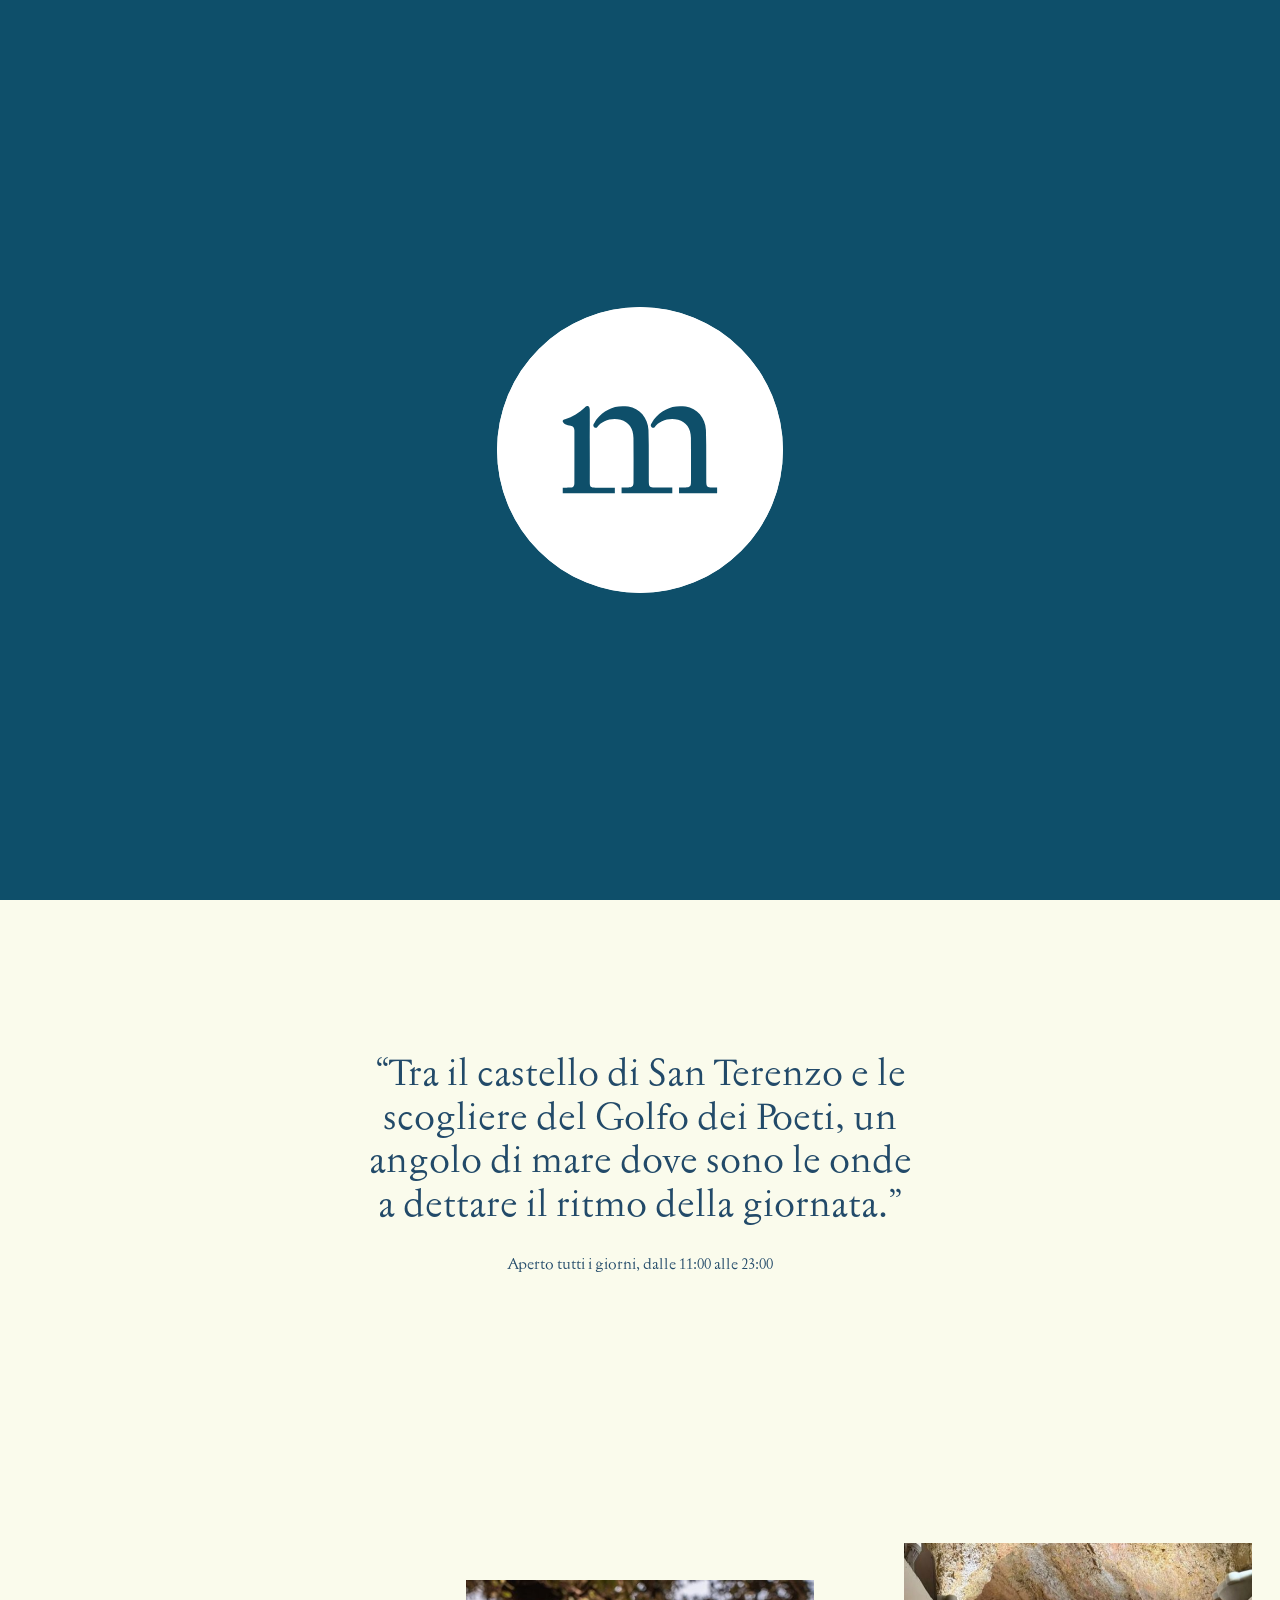
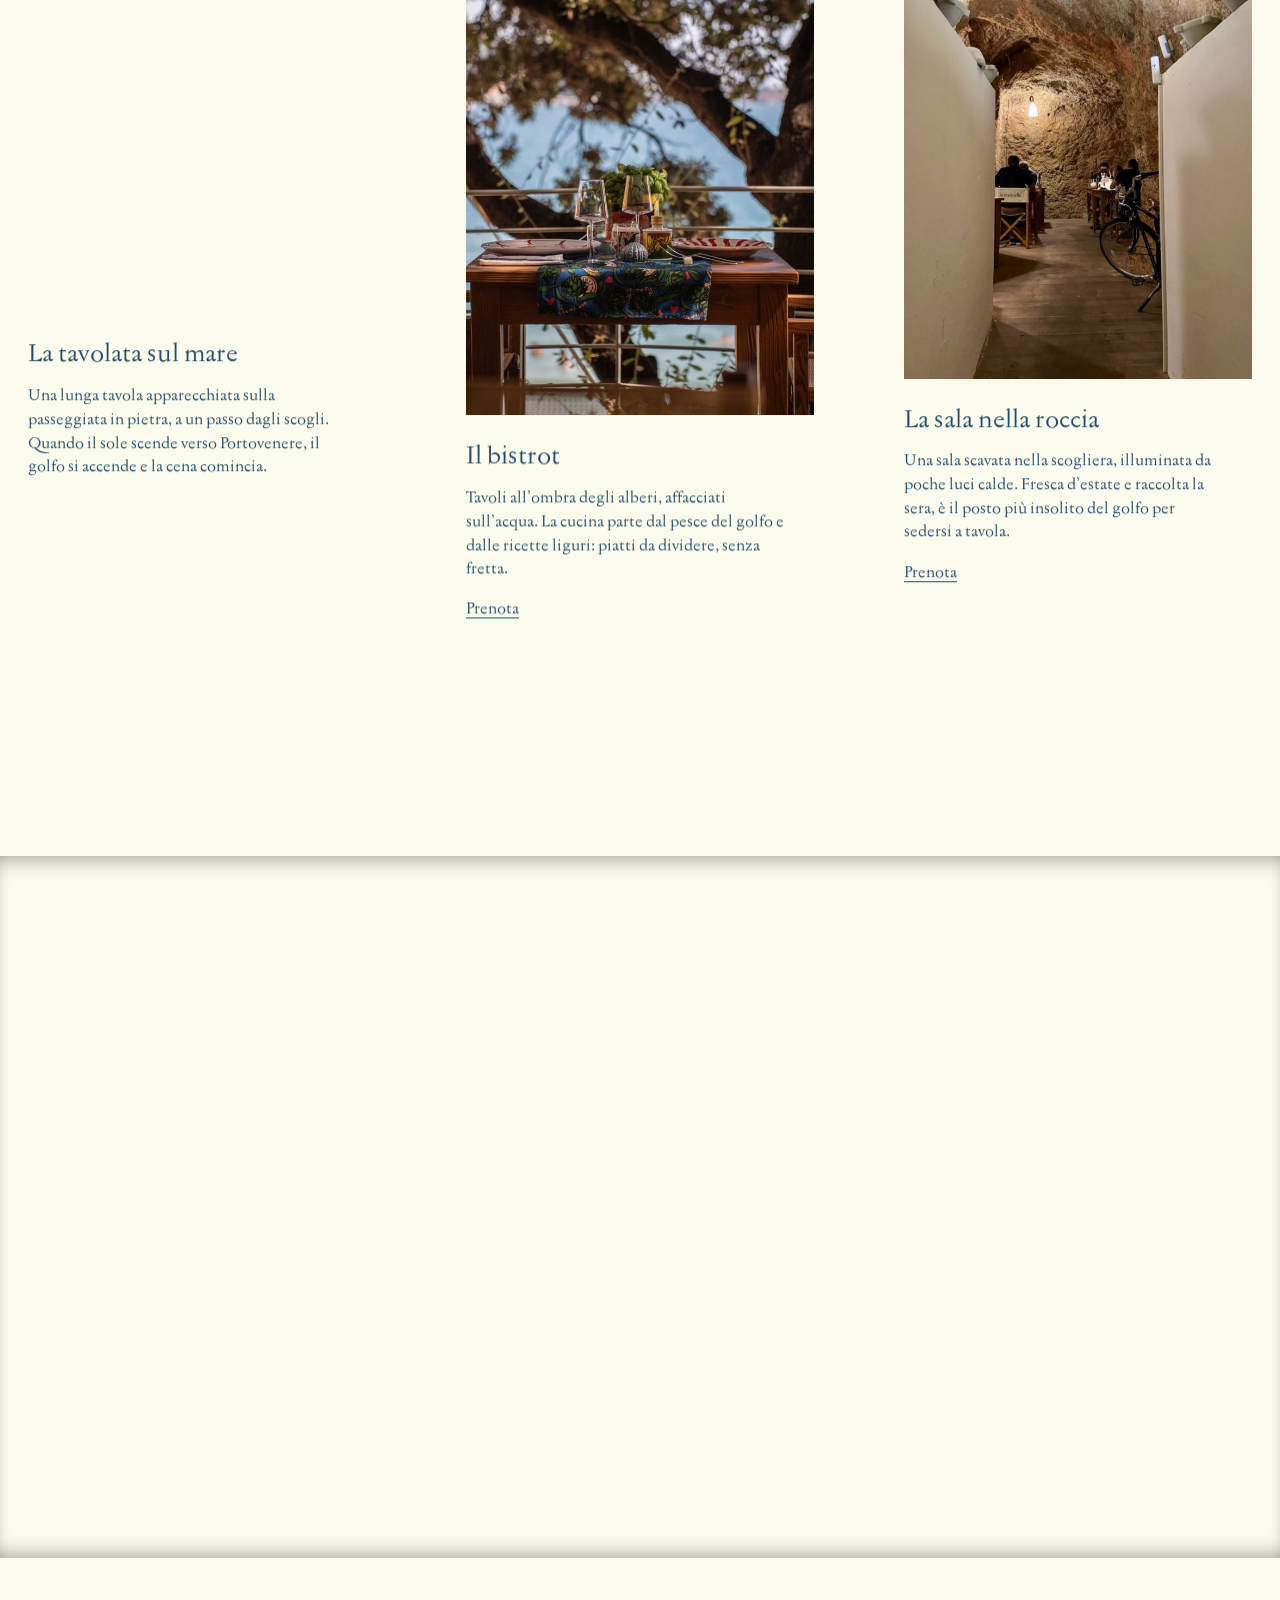
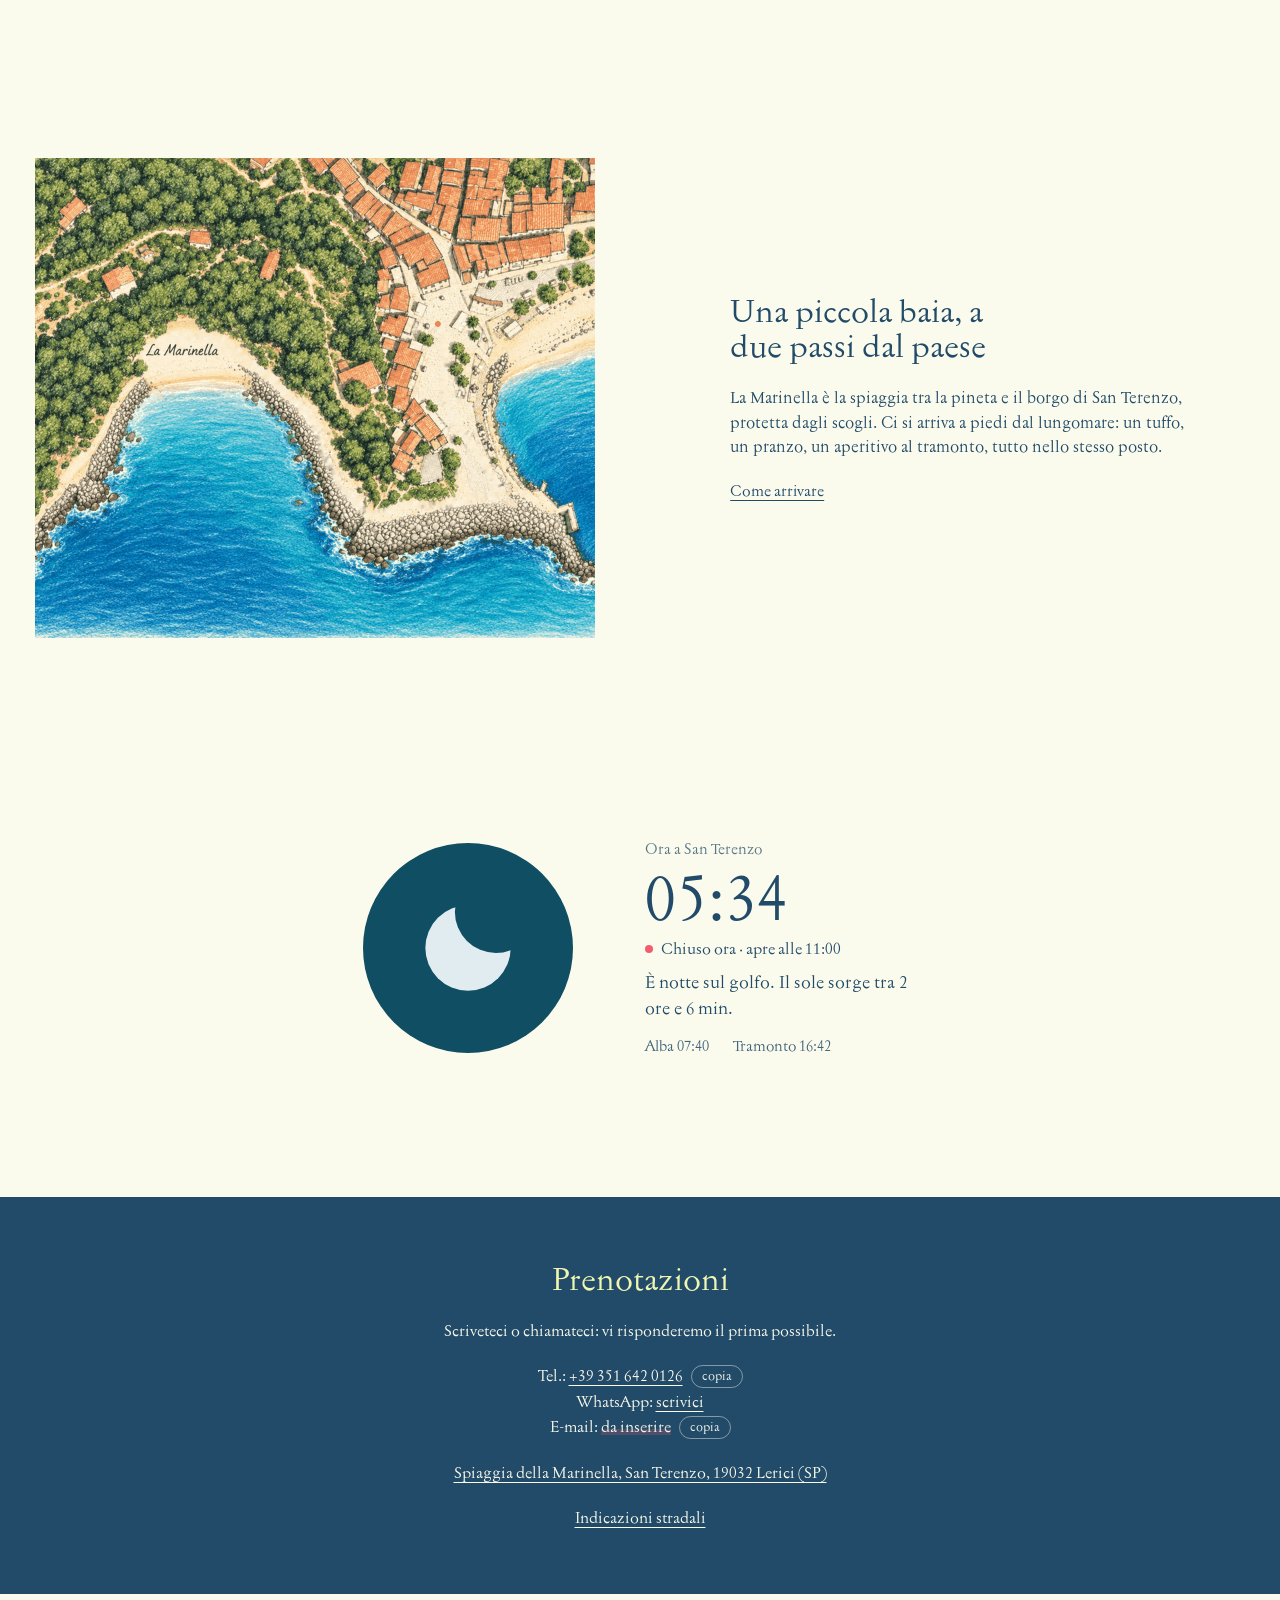
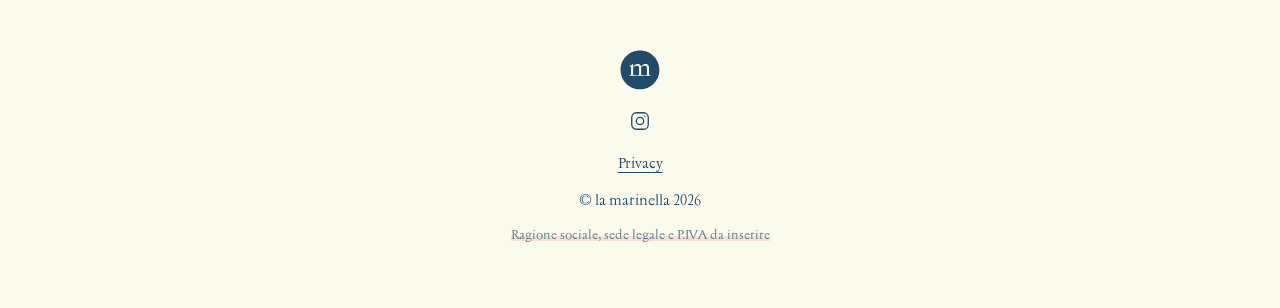
==== commit 4c170463: "Tolta la foto sotto il carosello, resta solo la citazione Co-Authored-By: Claude Opus 5.5 <noreply@a" ====
--- a/index.html
+++ b/index.html
@@ -187,12 +187,12 @@
 @keyframes rise{from{transform:translateY(18px)}to{transform:none}}
 
 /* ---------- 2. Immagine + citazione ---------- */
-.intro{margin-top:140px;display:grid;grid-template-columns:minmax(0,54%) 1fr;align-items:center;gap:clamp(32px,6vw,90px);padding-right:var(--side-r)}
+.intro{margin-top:150px;display:flex;justify-content:center;padding-left:var(--side-l);padding-right:var(--side-r)}
 .intro .ph{aspect-ratio:3/2}
-.intro .q{display:flex;flex-direction:column;align-items:center;text-align:center;gap:28px;max-width:470px;justify-self:center}
-.intro blockquote{margin:0;font-size:clamp(1.55rem,2.4vw,2rem);font-weight:500;line-height:1.22;text-wrap:balance}
+.intro .q{display:flex;flex-direction:column;align-items:center;text-align:center;gap:28px;max-width:640px}
+.intro blockquote{margin:0;font-size:clamp(1.6rem,2.8vw,2.3rem);font-weight:500;line-height:1.22;text-wrap:balance}
 .intro .hours{font-size:.92rem}
-@media (max-width:820px){.intro{grid-template-columns:1fr;margin-top:56px;padding-left:0;padding-right:0}.intro .q{padding-left:var(--side-l);padding-right:var(--side-r)}}
+@media (max-width:820px){.intro{margin-top:90px}}
 
 /* ---------- 3. Tre colonne sfalsate ---------- */
 .trio{margin-top:200px;display:grid;grid-template-columns:repeat(3,minmax(0,1fr));gap:clamp(24px,7vw,120px);align-items:start;padding-left:max(28px,env(safe-area-inset-left,0px));padding-right:max(28px,env(safe-area-inset-right,0px));list-style:none;margin-bottom:0}
@@ -405,7 +405,6 @@
 
   <!-- 2 · IMMAGINE + CITAZIONE -->
   <section class="intro">
-    <div class="ph photo" data-slot="intro"><img data-i18n-alt="alt_in" src="intro.jpg" srcset="intro-1200.jpg 1200w, intro.jpg 2400w" sizes="(max-width:820px) 100vw, 54vw" alt="Il castello di San Terenzo sul promontorio e il golfo con Lerici sullo sfondo, incorniciati dalle fronde" loading="lazy"></div>
     <div class="q fade">
       <blockquote data-i18n="quote">“Tra il castello di San Terenzo e le scogliere del Golfo dei Poeti, un angolo di mare dove sono le onde a dettare il ritmo della giornata.”</blockquote>
       <p class="hours" data-i18n="hours">Aperto tutti i giorni, dalle 11:00 alle 23:00</p>
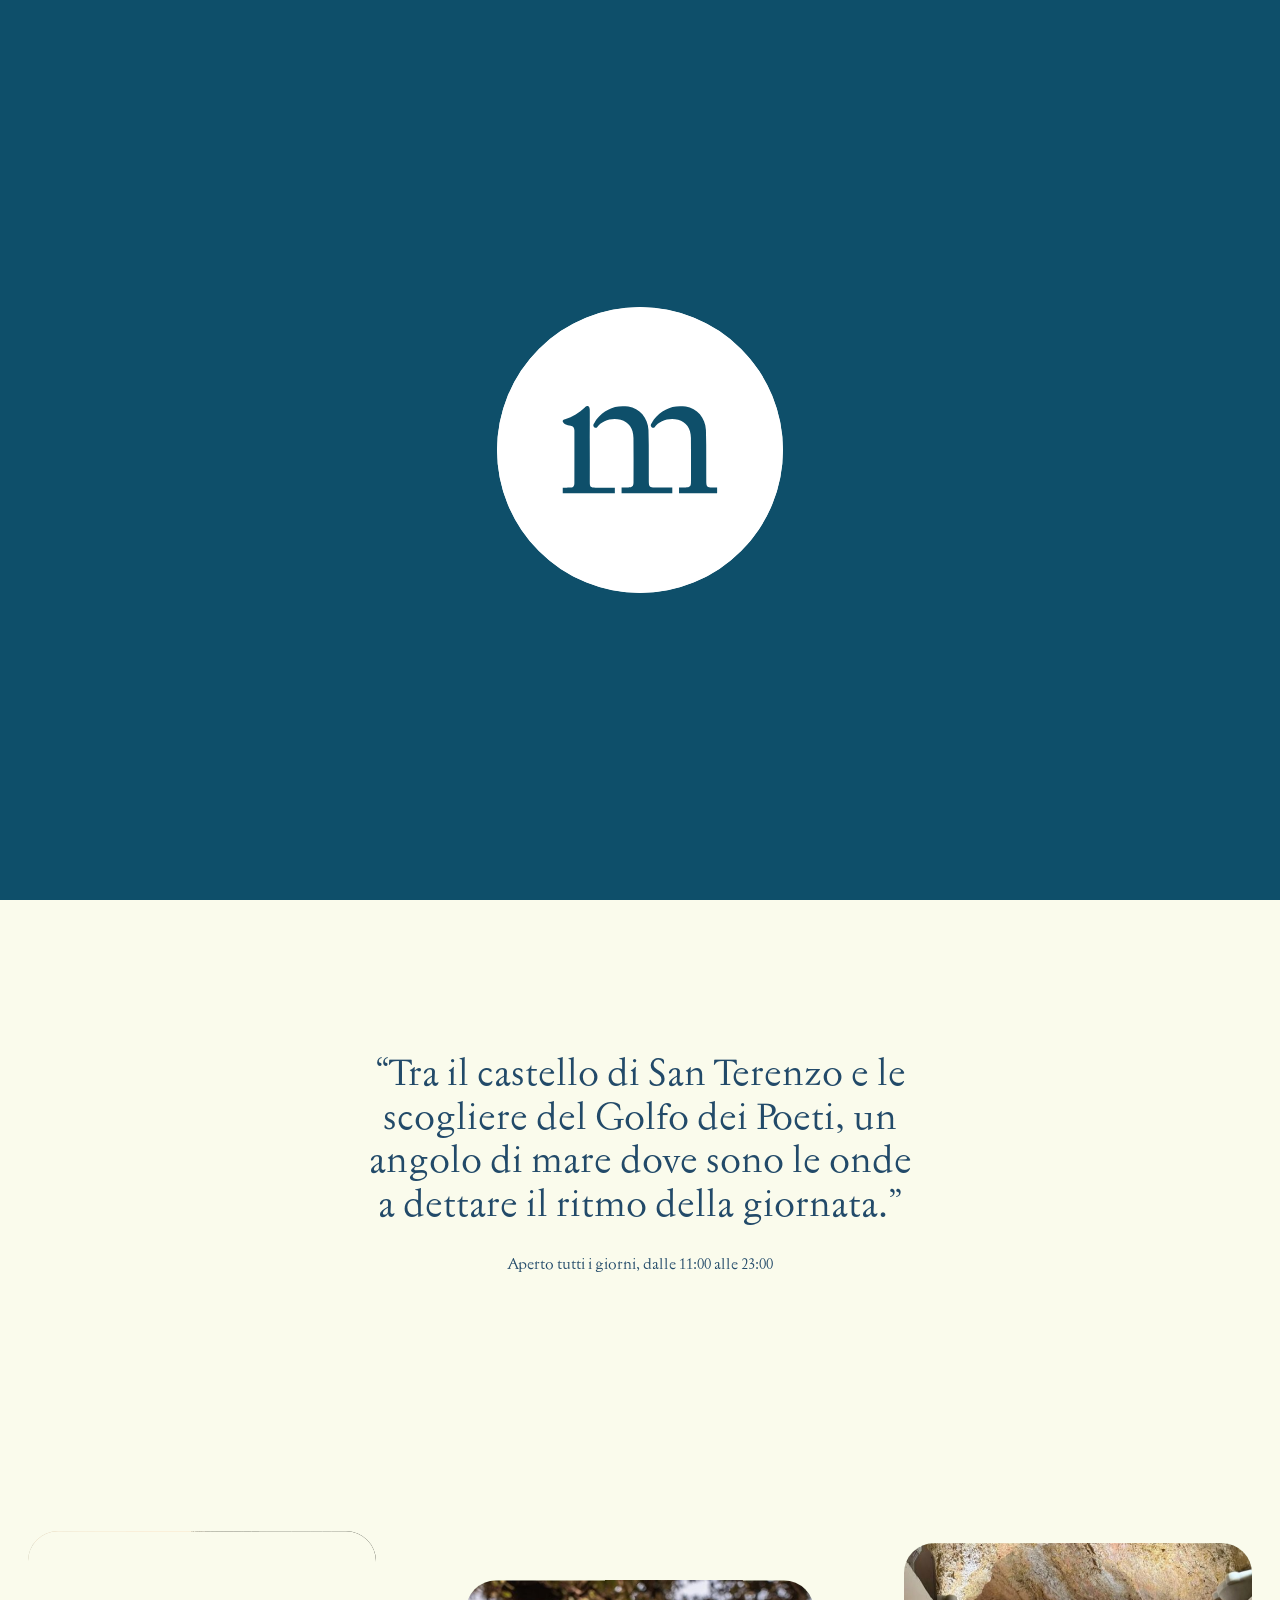
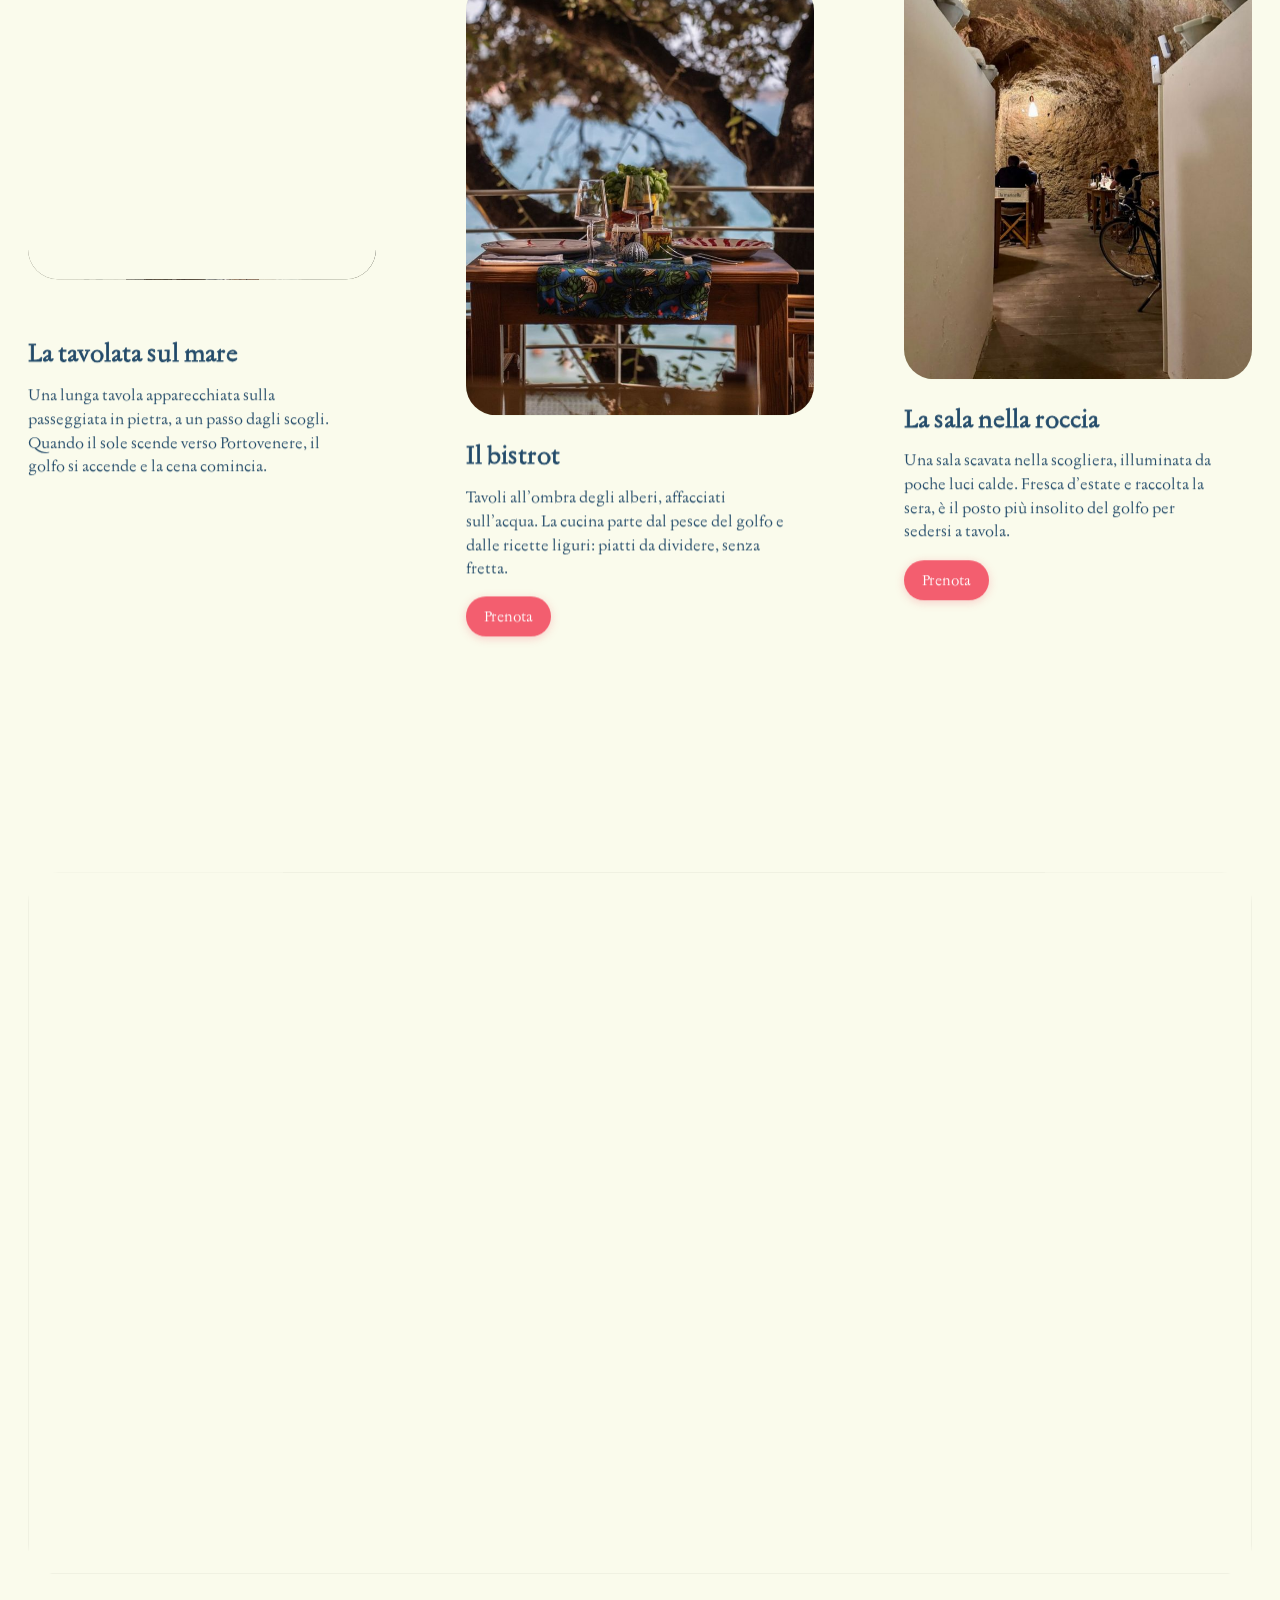
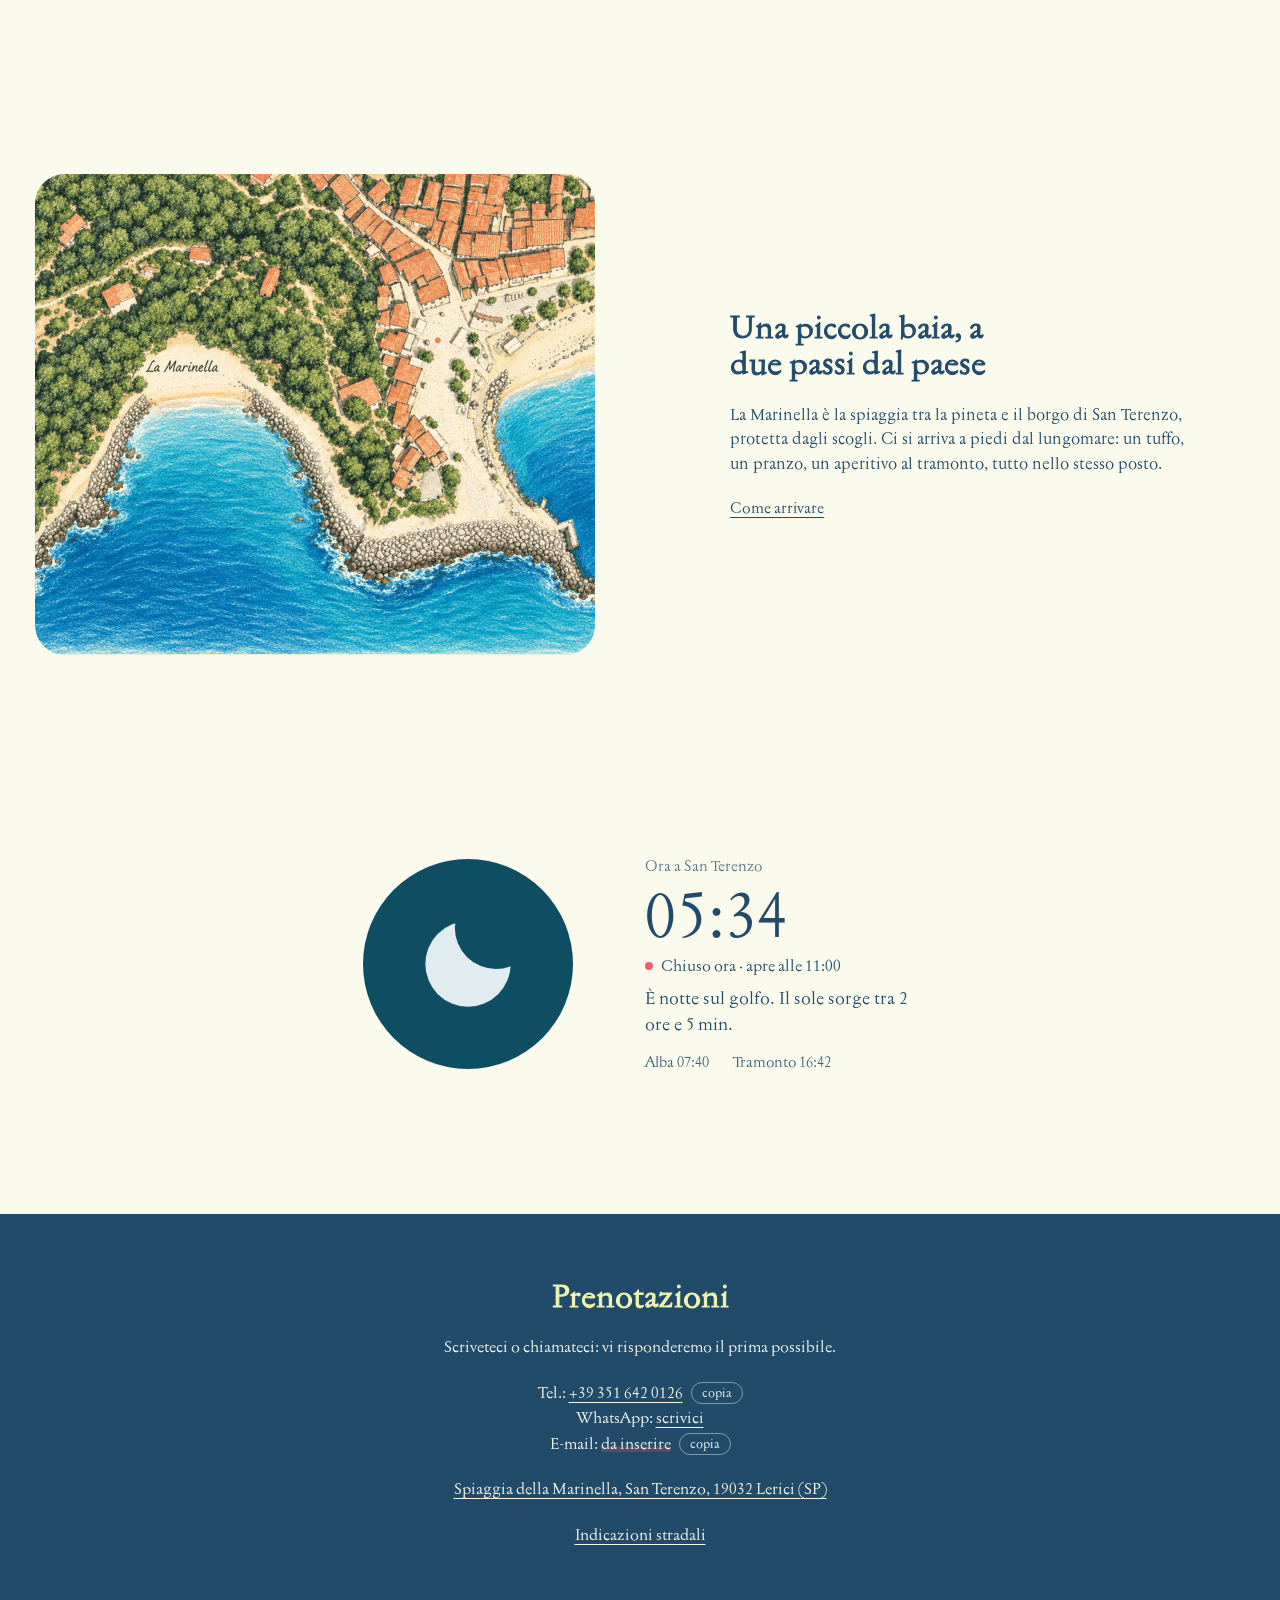
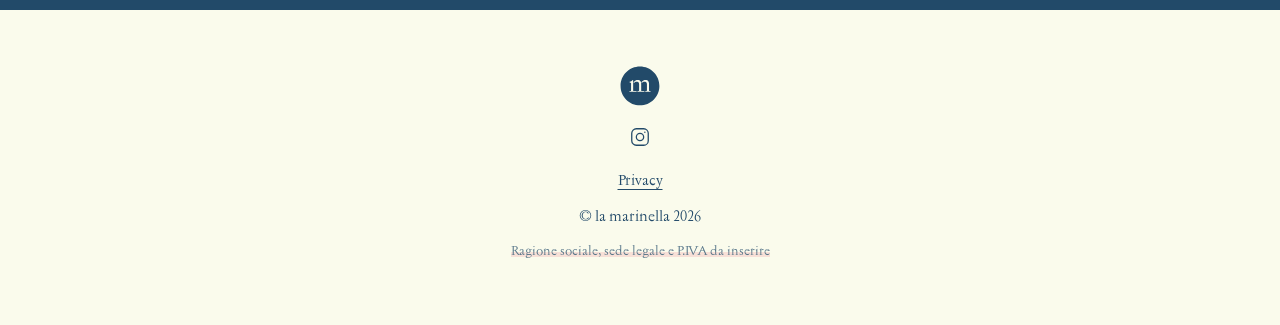
==== commit 1d00ef52: "Pulsanti Prenota color corallo, titoli più marcati, immagini con angoli arrotondati Co-Authored-By: " ====
--- a/index.html
+++ b/index.html
@@ -44,7 +44,7 @@
 a,button{-webkit-tap-highlight-color:transparent}
 a{color:inherit;text-underline-offset:4px;text-decoration-thickness:1px}
 a:hover{text-decoration-color:var(--coral)}
-h1,h2,h3{font-weight:400;margin:0;line-height:1.15;text-wrap:balance}
+h1,h2,h3{font-weight:400;margin:0;line-height:1.15;text-wrap:balance;-webkit-text-stroke:.035em currentColor;paint-order:stroke fill}
 h2{font-size:clamp(1.65rem,2.4vw,2rem)}
 h3{font-size:clamp(1.4rem,1.9vw,1.65rem)}
 p{margin:0}
@@ -65,7 +65,10 @@
 .brand .wm{width:150px;height:auto;transition:width .35s}
 #top.solid .brand .wm{width:128px}
 .bar-r{display:flex;justify-content:flex-end}
-.bar-r a{font-size:.98rem}
+.bar-r a,.btn-book{display:inline-flex;align-items:center;justify-content:center;font-size:.95rem;text-decoration:none;background:var(--coral);color:#fff;
+  padding:10px 20px;border-radius:999px;box-shadow:0 2px 10px rgba(243,94,111,.28);transition:transform .25s ease, box-shadow .25s ease, background-color .25s ease}
+.bar-r a:hover,.btn-book:hover{background:#E84E60;transform:translateY(-1px);box-shadow:0 6px 18px rgba(243,94,111,.36);text-decoration:none}
+.bar-r a:active,.btn-book:active{transform:none}
 .mob-book{display:none}
 @media (max-width:760px){
   :root{--hdr:66px}
@@ -74,12 +77,13 @@
   .brand{justify-self:center}
   .brand .wm{width:122px}
   #top.solid .brand .wm{width:112px}
-  .mob-book{display:flex;position:fixed;left:0;right:0;bottom:0;z-index:50;justify-content:center;align-items:center;background:var(--bg);color:var(--ink);padding:14px var(--side-r) calc(14px + env(safe-area-inset-bottom,0px)) var(--side-l);border-top:1px solid color-mix(in srgb,var(--ink) 14%,transparent)}
-  body{padding-bottom:58px}
+  .mob-book{display:flex;position:fixed;left:max(14px,env(safe-area-inset-left,0px));right:max(14px,env(safe-area-inset-right,0px));bottom:calc(12px + env(safe-area-inset-bottom,0px));z-index:50;justify-content:center;align-items:center;background:var(--coral);color:#fff;text-decoration:none;font-size:1rem;padding:15px 20px;border-radius:999px;box-shadow:0 8px 24px rgba(0,0,0,.18)}
+  body{padding-bottom:80px}
 }
 
 /* ---------- Segnaposto foto ---------- */
-.ph{position:relative;overflow:hidden;background:var(--ph-a);max-width:100%;isolation:isolate}
+.ph{position:relative;overflow:hidden;background:var(--ph-a);max-width:100%;isolation:isolate;border-radius:clamp(18px,2.4vw,30px);transform:translateZ(0)}
+.hero .ph{border-radius:0}
 .ph::before{content:"";position:absolute;inset:-30%;z-index:-1;
   background:
     radial-gradient(60% 40% at 30% 70%, var(--ph-b), transparent 70%),
@@ -134,12 +138,12 @@
 
 
 /* ---------- Spaccatura: la pagina si strappa e sotto resta ferma una foto ---------- */
-.rift{position:relative;height:clamp(380px,78vh,820px);margin-top:200px;clip-path:inset(0);-webkit-clip-path:inset(0)}
+.rift{position:relative;height:clamp(380px,78vh,820px);margin-top:200px;margin-inline:max(28px,env(safe-area-inset-left,0px));clip-path:inset(0 round clamp(18px,2.4vw,30px));-webkit-clip-path:inset(0 round clamp(18px,2.4vw,30px))}
 .rift-bg{position:fixed;left:0;right:0;top:0;height:100vh;height:100lvh;z-index:-1;pointer-events:none}
 .rift-bg picture{display:block;width:100%;height:100%}
 .rift-bg img{width:100%;height:100%;max-width:none;object-fit:cover;object-position:60% 55%;display:block}
-.rift::after{content:"";position:absolute;inset:0;z-index:1;pointer-events:none;box-shadow:inset 0 14px 22px -14px rgba(0,0,0,.45), inset 0 -14px 22px -14px rgba(0,0,0,.45)}
-@media (max-width:820px){.rift{height:64svh;margin-top:110px}.rift-bg img{object-position:50% 50%}}
+.rift::after{content:"";position:absolute;inset:0;z-index:1;pointer-events:none;border-radius:inherit;box-shadow:inset 0 0 0 1px rgba(0,0,0,.04)}
+@media (max-width:820px){.rift{height:64svh;margin-top:110px;margin-inline:var(--side-l) var(--side-r)}.rift-bg img{object-position:50% 50%}}
 
 /* ---------- 1. Hero ---------- */
 .hero{position:relative;height:100svh;min-height:520px;max-height:1000px;display:flex;align-items:flex-end;justify-content:center;color:var(--white);overflow:hidden}
@@ -205,6 +209,7 @@
 .trio h3{margin-top:10px}
 .trio p{font-size:.96rem;max-width:40ch}
 .trio a{font-size:.96rem;align-self:flex-start}
+.trio a.btn-book{font-size:.9rem;padding:9px 18px}
 .trio .ph{transition:transform 1.2s cubic-bezier(.2,.7,.2,1)}
 .trio li:hover .ph{transform:scale(.985)}
 @media (max-width:820px){
@@ -422,13 +427,13 @@
       <div class="ph photo reveal" data-slot="bistrot"><img data-i18n-alt="alt_c2" src="bistrot.jpg" srcset="bistrot-640.jpg 640w, bistrot.jpg 1280w" sizes="(max-width:820px) 90vw, 30vw" alt="Tavolo per due apparecchiato sotto un albero, con la ringhiera e il mare azzurro sullo sfondo" loading="lazy"></div>
       <h3 data-i18n="c2t">Il bistrot</h3>
       <p data-i18n="c2p">Tavoli all’ombra degli alberi, affacciati sull’acqua. La cucina parte dal pesce del golfo e dalle ricette liguri: piatti da dividere, senza fretta.</p>
-      <a href="https://wa.me/393516420126?text=Ciao%21%20Vorrei%20prenotare%20un%20tavolo%20alla%20Marinella." target="_blank" rel="noopener" data-wa data-i18n="c2a">Prenota</a>
+      <a class="btn-book" href="https://wa.me/393516420126?text=Ciao%21%20Vorrei%20prenotare%20un%20tavolo%20alla%20Marinella." target="_blank" rel="noopener" data-wa data-i18n="c2a">Prenota</a>
     </li>
     <li class="fade">
       <div class="ph photo reveal" data-slot="cocktail"><img data-i18n-alt="alt_c3" src="cocktail.jpg" srcset="cocktail-640.jpg 640w, cocktail.jpg 1280w" sizes="(max-width:820px) 90vw, 30vw" alt="Corridoio che porta alla sala scavata nella roccia, con ospiti ai tavoli e una bicicletta appoggiata" loading="lazy"></div>
       <h3 data-i18n="c3t">La sala nella roccia</h3>
       <p data-i18n="c3p">Una sala scavata nella scogliera, illuminata da poche luci calde. Fresca d’estate e raccolta la sera, è il posto più insolito del golfo per sedersi a tavola.</p>
-      <a href="https://wa.me/393516420126?text=Ciao%21%20Vorrei%20prenotare%20un%20tavolo%20alla%20Marinella." target="_blank" rel="noopener" data-wa data-i18n="c3a">Prenota</a>
+      <a class="btn-book" href="https://wa.me/393516420126?text=Ciao%21%20Vorrei%20prenotare%20un%20tavolo%20alla%20Marinella." target="_blank" rel="noopener" data-wa data-i18n="c3a">Prenota</a>
     </li>
   </ul>
 
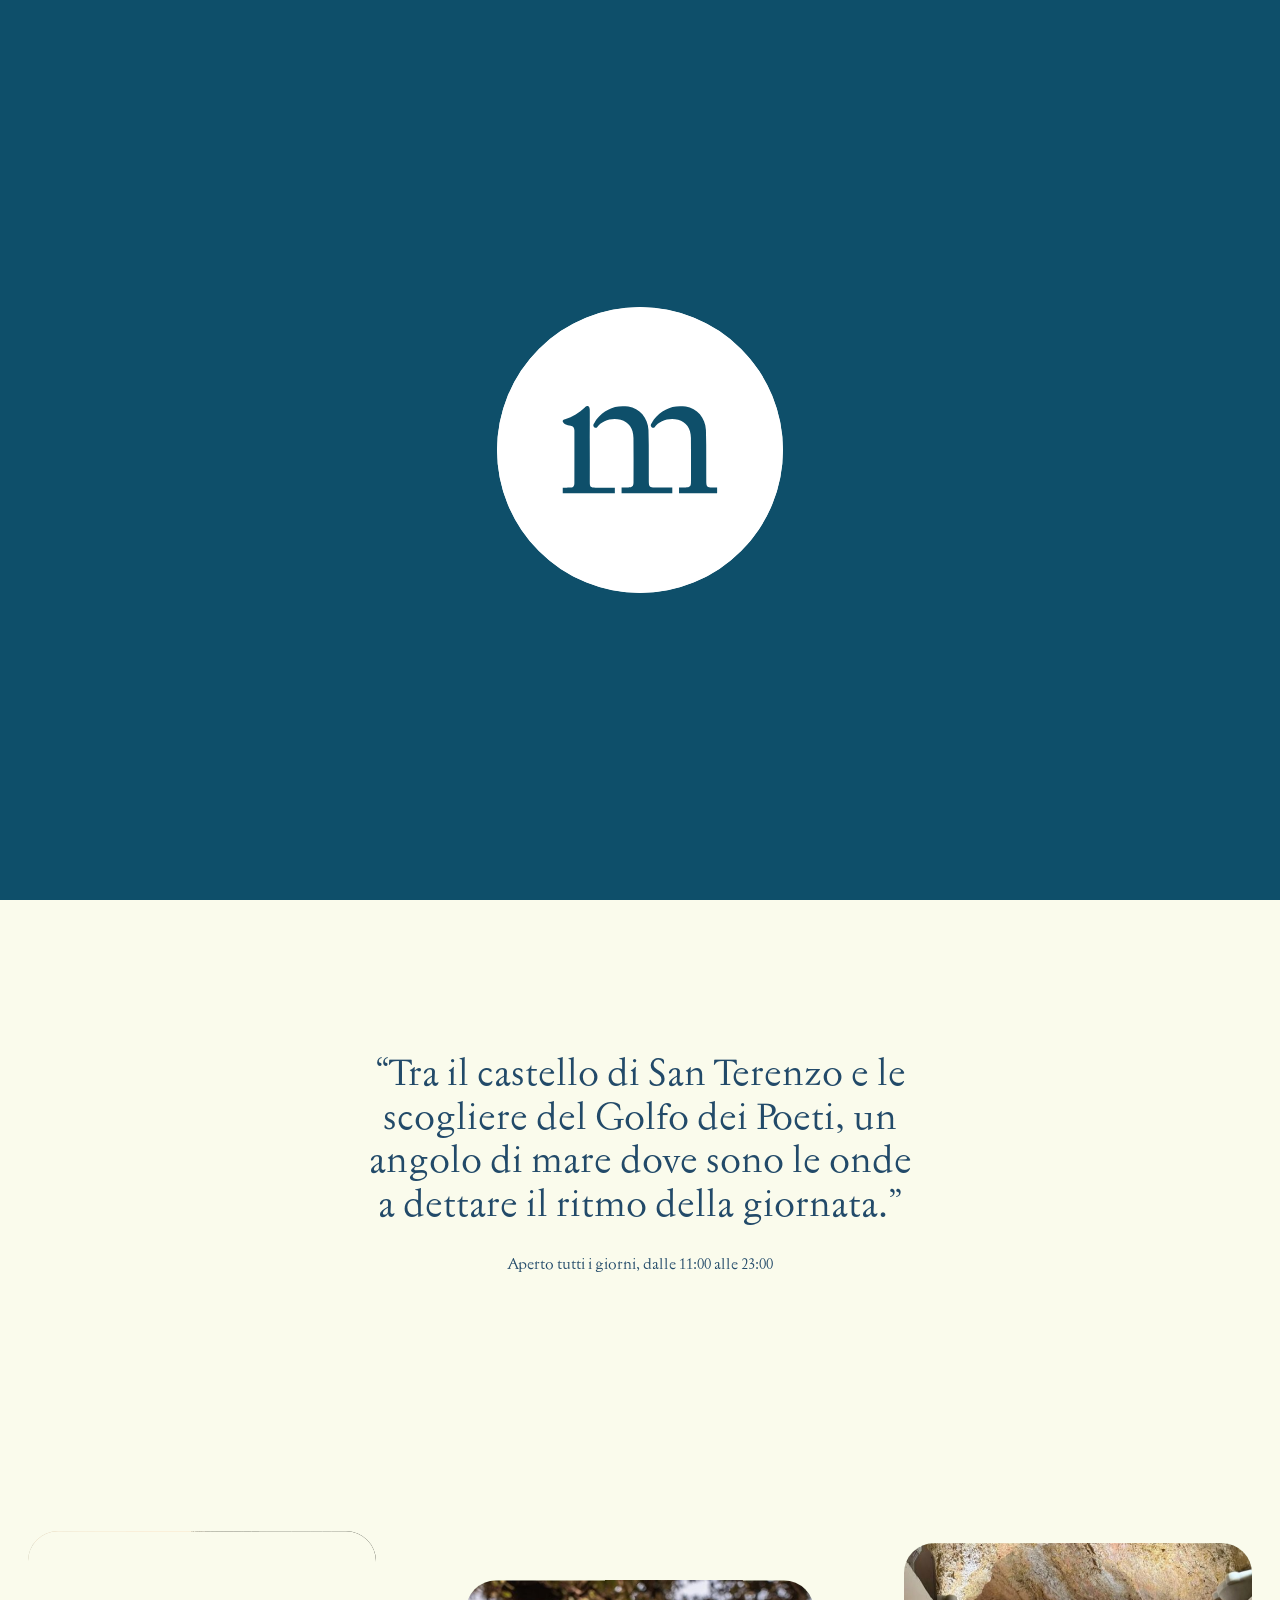
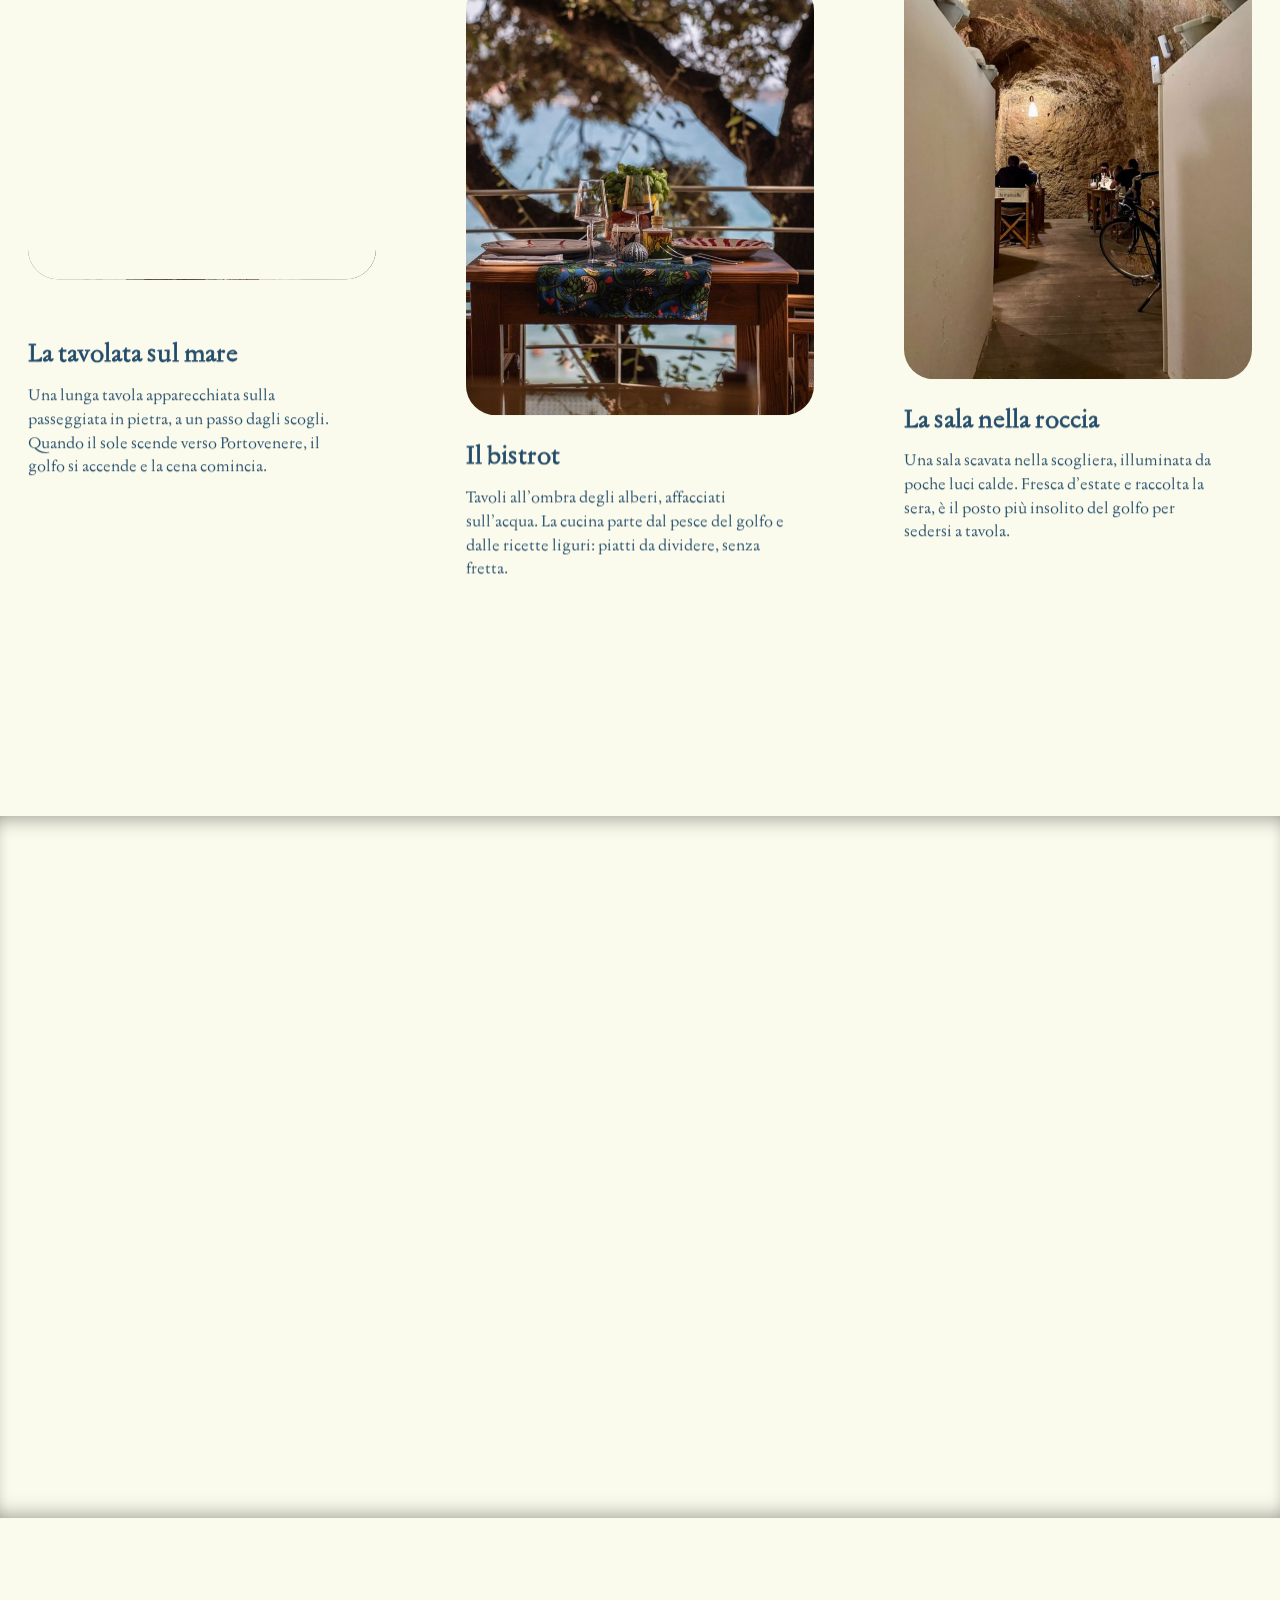
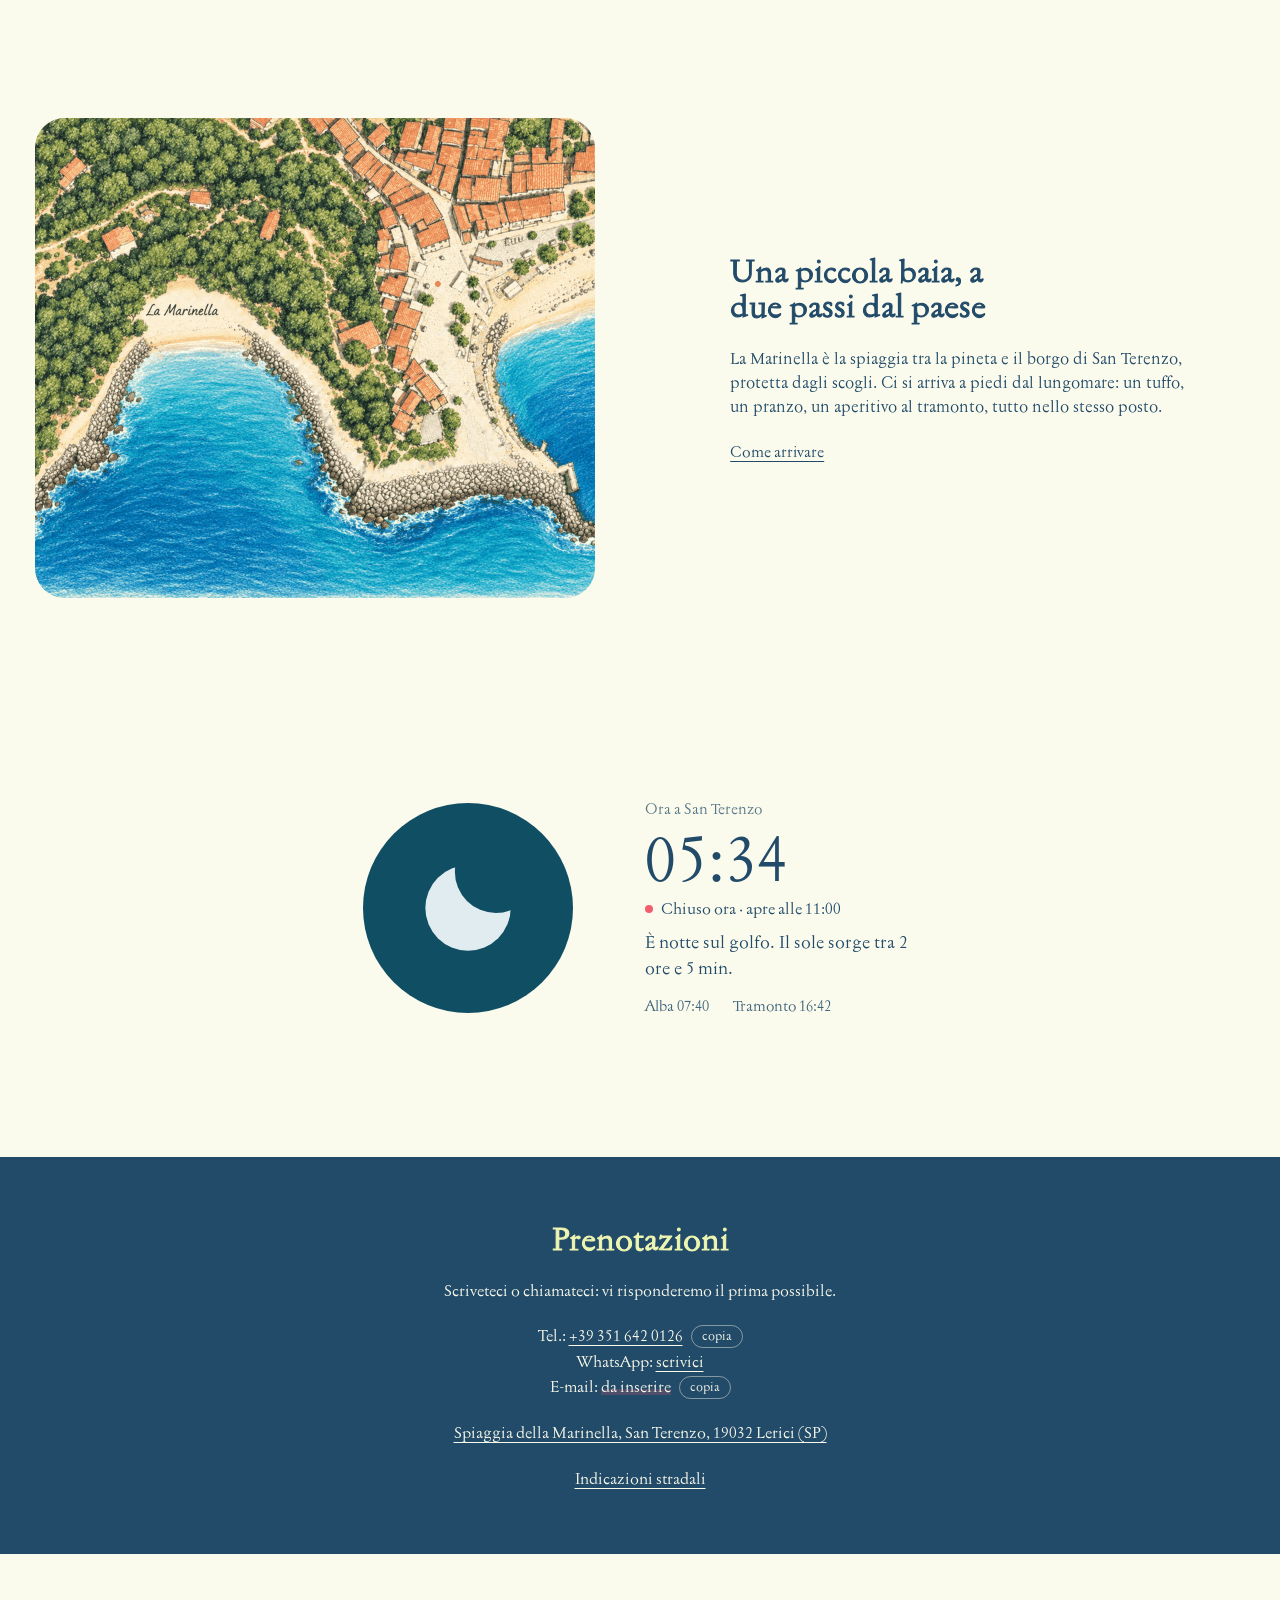
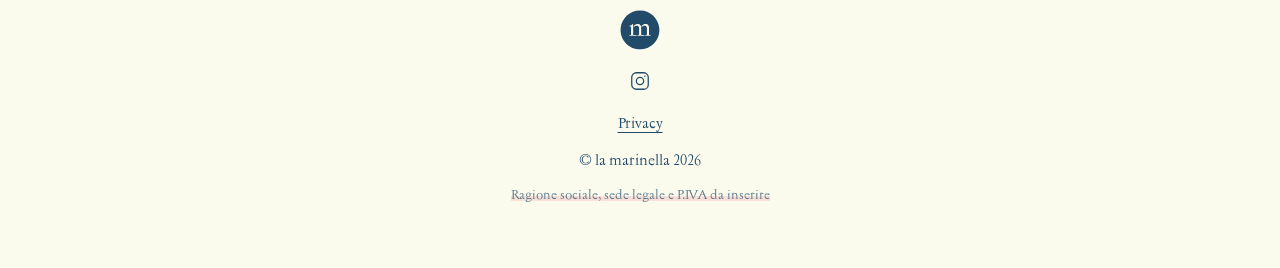
==== commit d35cfe00: "Spaccatura di nuovo a tutta larghezza, tolti i pulsanti Prenota sotto le foto, pulsante nel corallo " ====
--- a/index.html
+++ b/index.html
@@ -66,8 +66,8 @@
 #top.solid .brand .wm{width:128px}
 .bar-r{display:flex;justify-content:flex-end}
 .bar-r a,.btn-book{display:inline-flex;align-items:center;justify-content:center;font-size:.95rem;text-decoration:none;background:var(--coral);color:#fff;
-  padding:10px 20px;border-radius:999px;box-shadow:0 2px 10px rgba(243,94,111,.28);transition:transform .25s ease, box-shadow .25s ease, background-color .25s ease}
-.bar-r a:hover,.btn-book:hover{background:#E84E60;transform:translateY(-1px);box-shadow:0 6px 18px rgba(243,94,111,.36);text-decoration:none}
+  padding:10px 20px;border-radius:999px;transition:transform .25s ease, box-shadow .25s ease, background-color .25s ease}
+.bar-r a:hover,.btn-book:hover{transform:translateY(-1px);text-decoration:none}
 .bar-r a:active,.btn-book:active{transform:none}
 .mob-book{display:none}
 @media (max-width:760px){
@@ -138,12 +138,12 @@
 
 
 /* ---------- Spaccatura: la pagina si strappa e sotto resta ferma una foto ---------- */
-.rift{position:relative;height:clamp(380px,78vh,820px);margin-top:200px;margin-inline:max(28px,env(safe-area-inset-left,0px));clip-path:inset(0 round clamp(18px,2.4vw,30px));-webkit-clip-path:inset(0 round clamp(18px,2.4vw,30px))}
+.rift{position:relative;height:clamp(380px,78vh,820px);margin-top:200px;clip-path:inset(0);-webkit-clip-path:inset(0)}
 .rift-bg{position:fixed;left:0;right:0;top:0;height:100vh;height:100lvh;z-index:-1;pointer-events:none}
 .rift-bg picture{display:block;width:100%;height:100%}
 .rift-bg img{width:100%;height:100%;max-width:none;object-fit:cover;object-position:60% 55%;display:block}
-.rift::after{content:"";position:absolute;inset:0;z-index:1;pointer-events:none;border-radius:inherit;box-shadow:inset 0 0 0 1px rgba(0,0,0,.04)}
-@media (max-width:820px){.rift{height:64svh;margin-top:110px;margin-inline:var(--side-l) var(--side-r)}.rift-bg img{object-position:50% 50%}}
+.rift::after{content:"";position:absolute;inset:0;z-index:1;pointer-events:none;box-shadow:inset 0 14px 22px -14px rgba(0,0,0,.45), inset 0 -14px 22px -14px rgba(0,0,0,.45)}
+@media (max-width:820px){.rift{height:64svh;margin-top:110px}.rift-bg img{object-position:50% 50%}}
 
 /* ---------- 1. Hero ---------- */
 .hero{position:relative;height:100svh;min-height:520px;max-height:1000px;display:flex;align-items:flex-end;justify-content:center;color:var(--white);overflow:hidden}
@@ -209,7 +209,6 @@
 .trio h3{margin-top:10px}
 .trio p{font-size:.96rem;max-width:40ch}
 .trio a{font-size:.96rem;align-self:flex-start}
-.trio a.btn-book{font-size:.9rem;padding:9px 18px}
 .trio .ph{transition:transform 1.2s cubic-bezier(.2,.7,.2,1)}
 .trio li:hover .ph{transform:scale(.985)}
 @media (max-width:820px){
@@ -427,13 +426,11 @@
       <div class="ph photo reveal" data-slot="bistrot"><img data-i18n-alt="alt_c2" src="bistrot.jpg" srcset="bistrot-640.jpg 640w, bistrot.jpg 1280w" sizes="(max-width:820px) 90vw, 30vw" alt="Tavolo per due apparecchiato sotto un albero, con la ringhiera e il mare azzurro sullo sfondo" loading="lazy"></div>
       <h3 data-i18n="c2t">Il bistrot</h3>
       <p data-i18n="c2p">Tavoli all’ombra degli alberi, affacciati sull’acqua. La cucina parte dal pesce del golfo e dalle ricette liguri: piatti da dividere, senza fretta.</p>
-      <a class="btn-book" href="https://wa.me/393516420126?text=Ciao%21%20Vorrei%20prenotare%20un%20tavolo%20alla%20Marinella." target="_blank" rel="noopener" data-wa data-i18n="c2a">Prenota</a>
     </li>
     <li class="fade">
       <div class="ph photo reveal" data-slot="cocktail"><img data-i18n-alt="alt_c3" src="cocktail.jpg" srcset="cocktail-640.jpg 640w, cocktail.jpg 1280w" sizes="(max-width:820px) 90vw, 30vw" alt="Corridoio che porta alla sala scavata nella roccia, con ospiti ai tavoli e una bicicletta appoggiata" loading="lazy"></div>
       <h3 data-i18n="c3t">La sala nella roccia</h3>
       <p data-i18n="c3p">Una sala scavata nella scogliera, illuminata da poche luci calde. Fresca d’estate e raccolta la sera, è il posto più insolito del golfo per sedersi a tavola.</p>
-      <a class="btn-book" href="https://wa.me/393516420126?text=Ciao%21%20Vorrei%20prenotare%20un%20tavolo%20alla%20Marinella." target="_blank" rel="noopener" data-wa data-i18n="c3a">Prenota</a>
     </li>
   </ul>
 
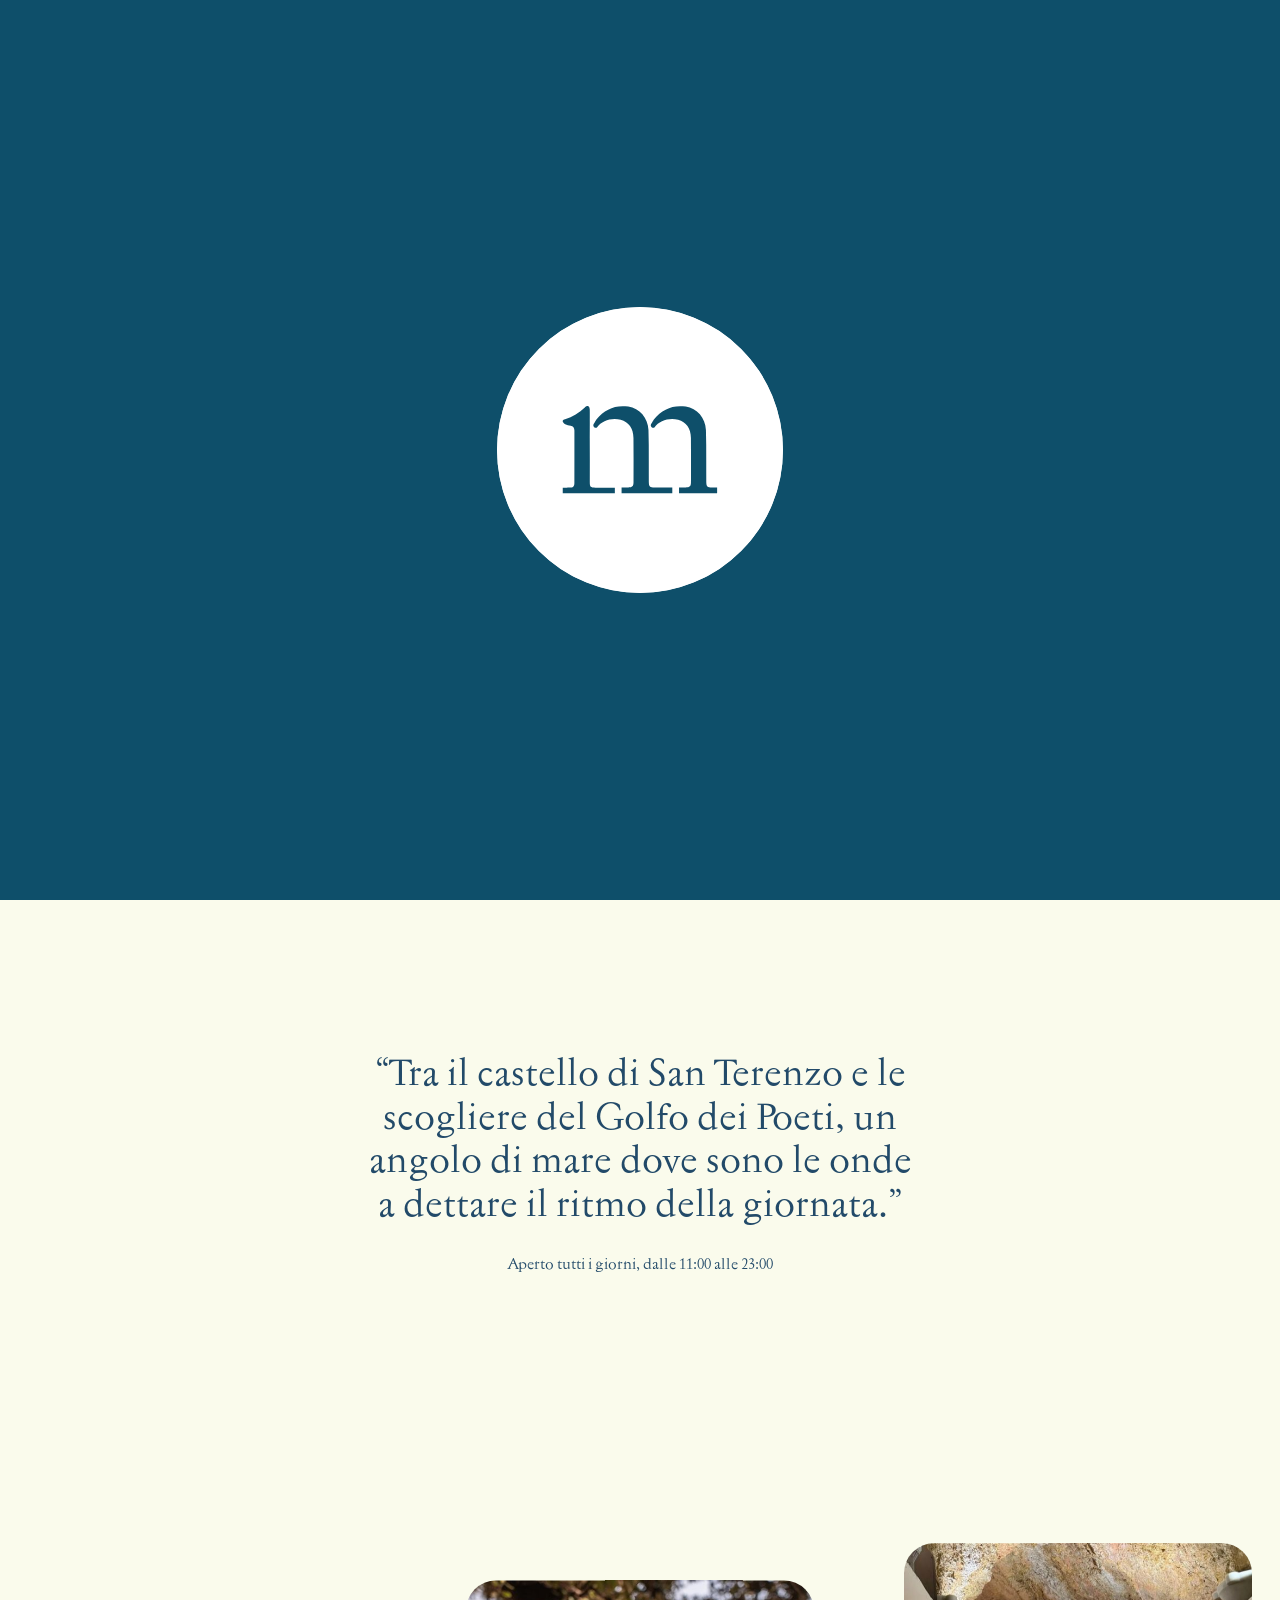
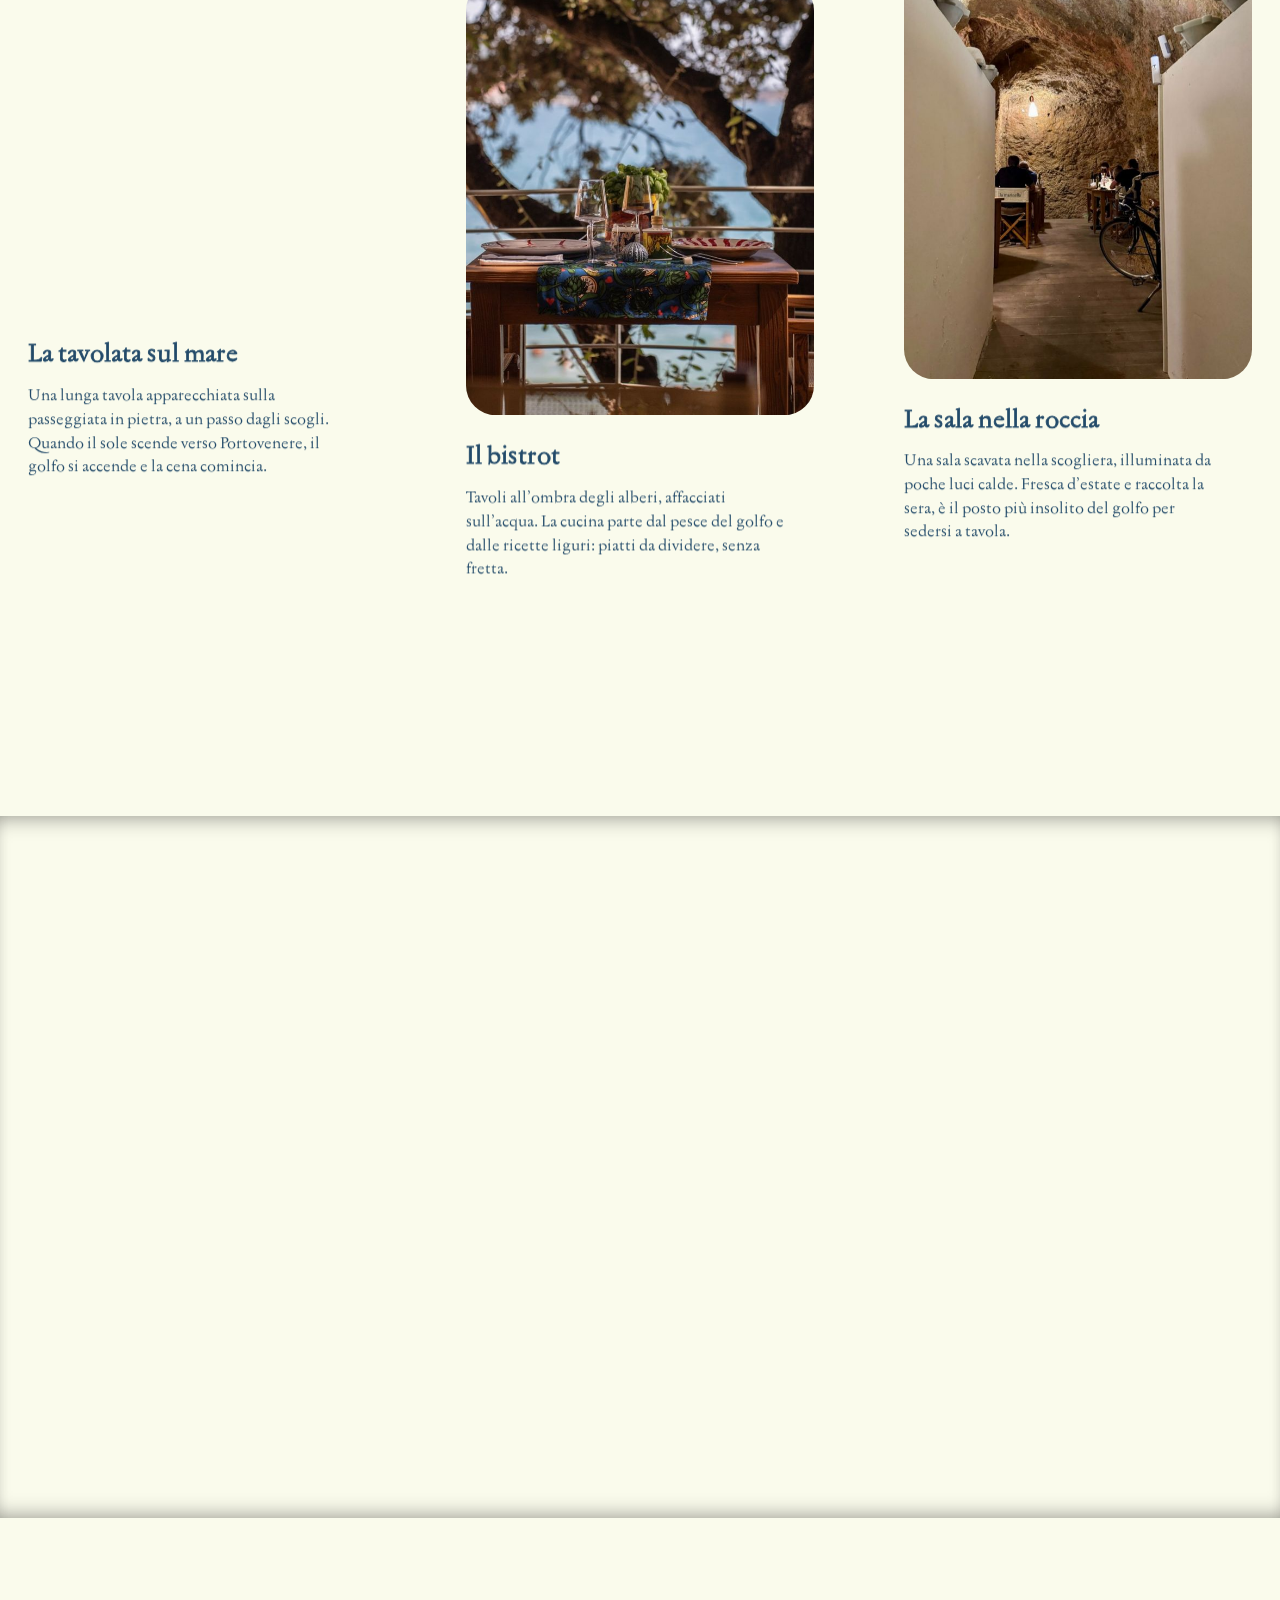
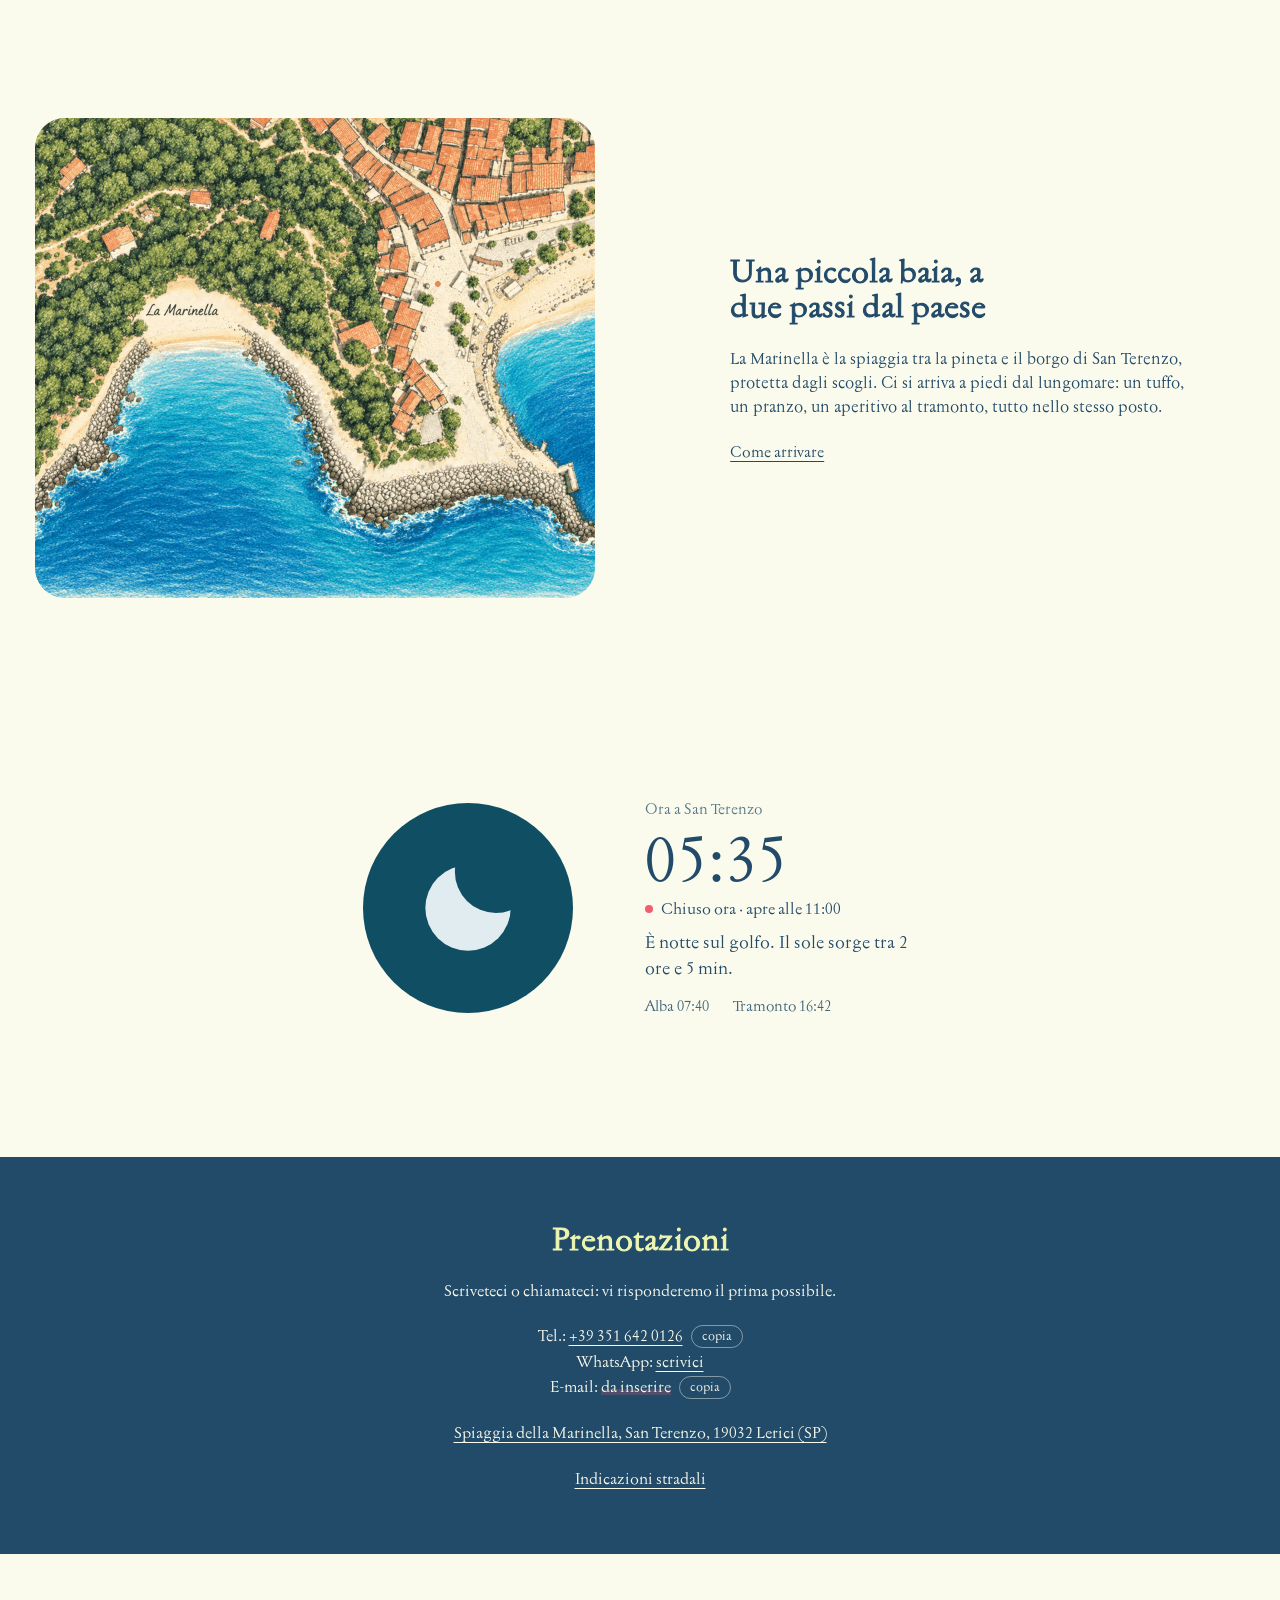
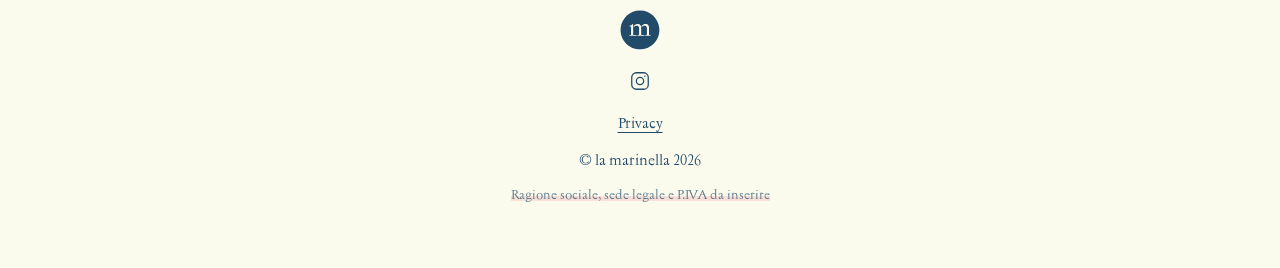
==== commit d4c14123: "Animazione dei tre riquadri senza sagoma visibile prima della comparsa Co-Authored-By: Claude Opus 5" ====
--- a/index.html
+++ b/index.html
@@ -100,26 +100,27 @@
 /* rivelazione all'ingresso (a riposo è visibile).
    Solo transform: il browser le anima sulla scheda grafica, senza ridisegnare la foto a ogni fotogramma. */
 .js .reveal{position:relative;overflow:hidden}
-.js .reveal > .cover{position:absolute;inset:-1px;z-index:3;background:var(--bg);pointer-events:none;
-  transform:scaleY(0);transform-origin:50% 0;will-change:transform;backface-visibility:hidden;
-  transition:transform 1.3s cubic-bezier(.77,0,.18,1)}
-.js .reveal.wait > .cover{transform:scaleY(1)}
-.js .reveal img{will-change:transform;backface-visibility:hidden}
+.js .reveal{background:transparent}
+/* tendina composita: il contenitore scorre fuori e l'immagine scorre al contrario, così fuori dalla tendina non resta nulla */
+.js .reveal > .rv{position:absolute;inset:0;overflow:hidden;will-change:transform;backface-visibility:hidden;transform:translate3d(0,0,0);
+  transition:transform 1.4s cubic-bezier(.77,0,.18,1)}
+.js .reveal > .rv > img{will-change:transform;backface-visibility:hidden;transform:translate3d(0,0,0) scale(1);
+  transition:transform 1.4s cubic-bezier(.77,0,.18,1)}
 .js .fade{transition:transform 1.2s cubic-bezier(.2,.7,.2,1)}
 .js .fade.wait{transform:translate3d(0,24px,0)}
 /* niente transizioni mentre si preparano gli stati di attesa */
-.prep .reveal > .cover,.prep .reveal img,.prep .fade,.prep .trio li > *{transition:none!important}
-/* tre riquadri: laterali si aprono dall'alto in giù, centrale dal basso in su; foto che si assesta; testo che sale */
-.js .trio .ph.reveal > .cover{transform-origin:50% 100%;transition:transform 1.4s cubic-bezier(.77,0,.18,1)}
-.js .trio li:nth-child(2) .ph.reveal > .cover{transform-origin:50% 0}
-.js .trio .ph.reveal img{transition:transform 1.9s cubic-bezier(.2,.7,.2,1)}
+.prep .rv,.prep .rv > img,.prep .fade,.prep .trio li > *{transition:none!important}
 .js .trio li > :not(.ph){transition:transform 1.1s cubic-bezier(.2,.7,.2,1) .35s;will-change:transform}
-.js .trio li.wait .ph.reveal > .cover{transform:scaleY(1)}
-.js .trio li.wait .ph.reveal img{transform:scale3d(1.2,1.2,1)}
+/* nascosti: laterali si aprono dall'alto in giù, centrale dal basso in su */
+.js .trio li.wait .rv{transform:translate3d(0,-100%,0)}
+.js .trio li.wait .rv > img{transform:translate3d(0,100%,0) scale(1.15)}
+.js .trio li.wait:nth-child(2) .rv{transform:translate3d(0,100%,0)}
+.js .trio li.wait:nth-child(2) .rv > img{transform:translate3d(0,-100%,0) scale(1.15)}
 .js .trio li.wait > :not(.ph){transform:translate3d(0,34px,0)}
-/* uscita (superati scrollando giù): stesso movimento al contrario, più rapido, testo per primo */
-.js .trio li.out .ph.reveal > .cover{transition:transform .95s cubic-bezier(.65,0,.35,1) .08s}
-.js .trio li.out .ph.reveal img{transition:transform 1.05s cubic-bezier(.65,0,.35,1) .08s}
+.js .trio li:nth-child(2) .rv,.js .trio li:nth-child(2) .rv > img{transition-delay:.2s}
+.js .trio li:nth-child(3) .rv,.js .trio li:nth-child(3) .rv > img{transition-delay:.4s}
+/* uscita: stesso movimento al contrario, più rapido */
+.js .trio li.out .rv,.js .trio li.out .rv > img{transition-duration:.95s;transition-timing-function:cubic-bezier(.65,0,.35,1);transition-delay:.08s}
 .js .trio li.out > :not(.ph){transition:transform .6s cubic-bezier(.65,0,.35,1) 0s}
 
 
@@ -289,7 +290,7 @@
   #intro{display:none}
   *,*::before,*::after{animation:none!important;transition:none!important}
   .wave path{stroke-dashoffset:0}
-  .js .reveal > .cover{display:none}.js .fade.wait,.js .trio li.wait > *{transform:none}.js .trio li.wait .ph img{transform:none}
+  .js .trio li.wait .rv,.js .trio li.wait .rv > img,.js .fade.wait,.js .trio li.wait > *{transform:none!important}
   html{scroll-behavior:auto}
 }
 </style>
@@ -498,7 +499,7 @@
   var root=document.documentElement; root.classList.add('js','prep');
   var reduce=matchMedia('(prefers-reduced-motion: reduce)').matches;
   if(reduce){[].forEach.call(document.querySelectorAll('video[autoplay]'),function(v){v.removeAttribute('autoplay');try{v.pause()}catch(e){}})}
-  [].forEach.call(document.querySelectorAll('.reveal'),function(el){var c=document.createElement('i');c.className='cover';c.setAttribute('aria-hidden','true');el.appendChild(c)});
+  [].forEach.call(document.querySelectorAll('.reveal'),function(el){var w=document.createElement('div');w.className='rv';while(el.firstChild)w.appendChild(el.firstChild);el.appendChild(w)});
   // apertura: il marchio si disegna; finita l'animazione, la pagina ruota via alla prima interazione
   var intro=document.getElementById('intro'), startHero=function(){};
   (function(){
